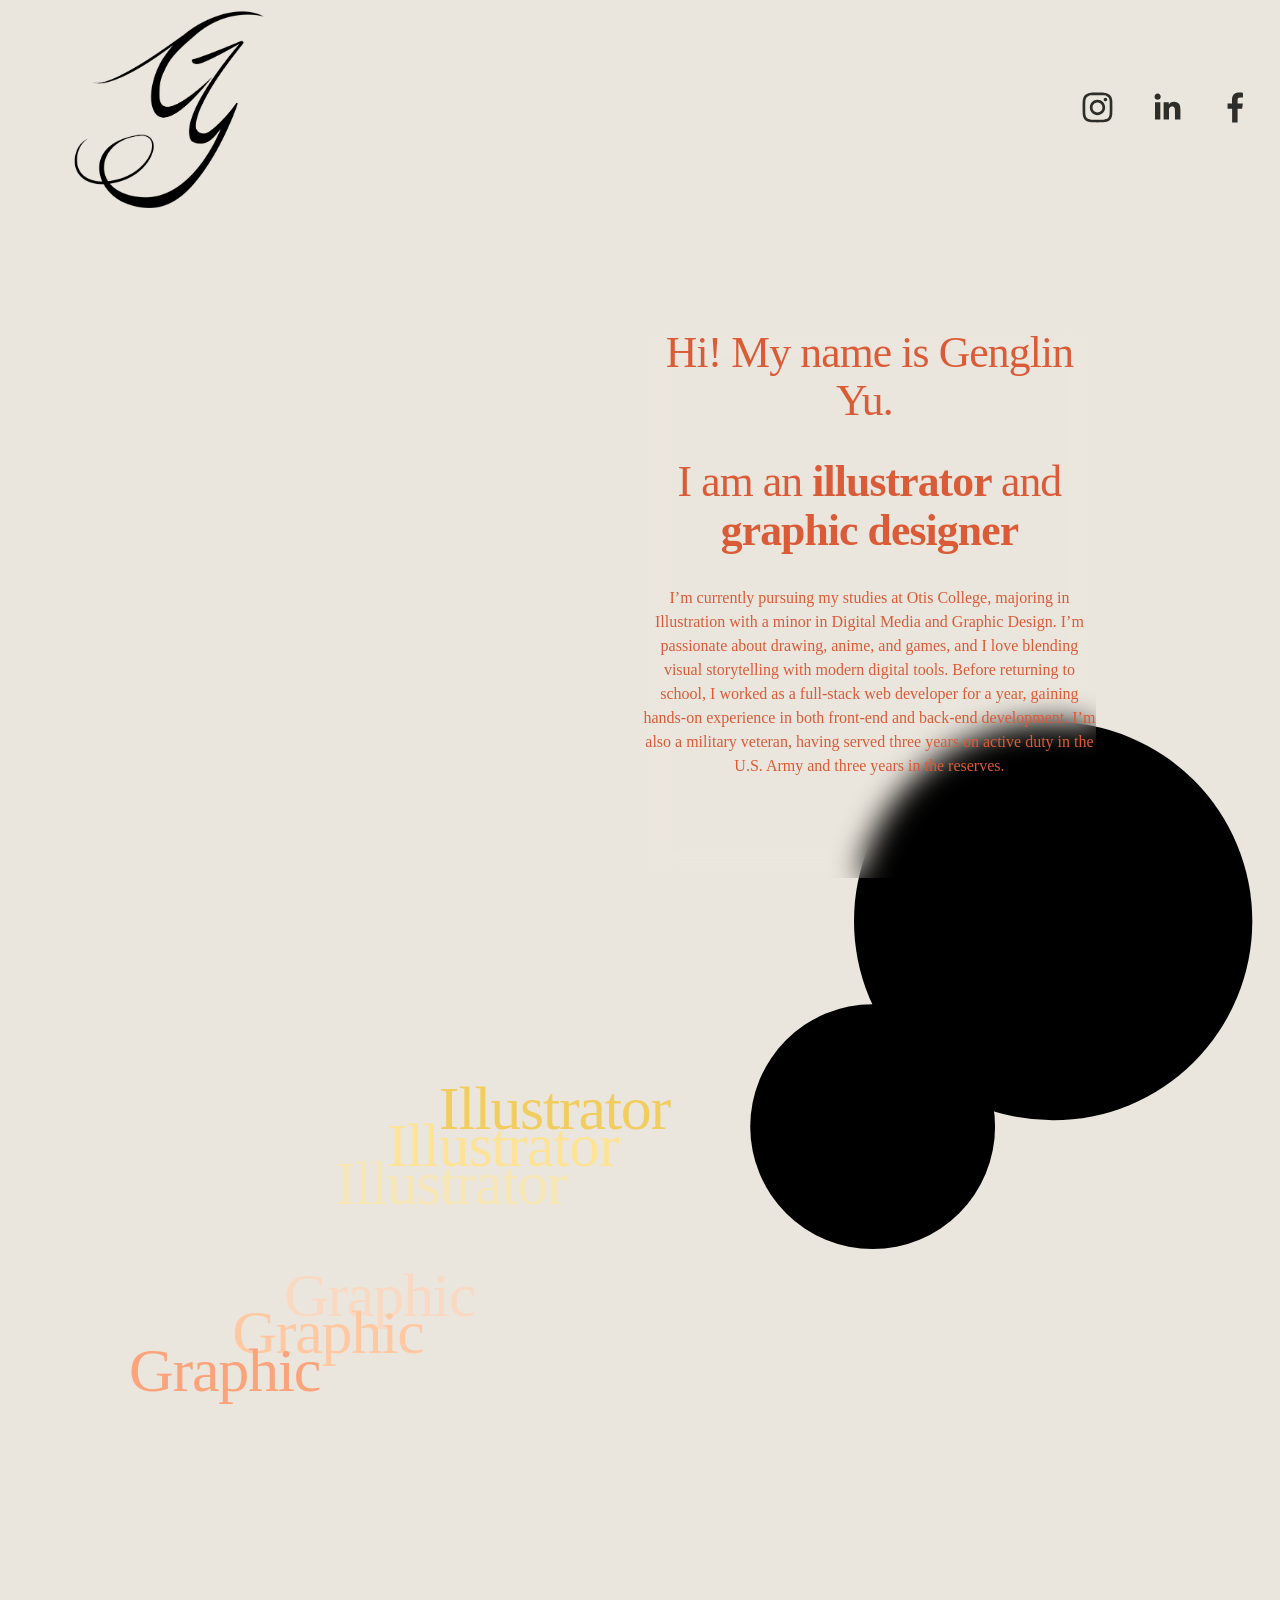
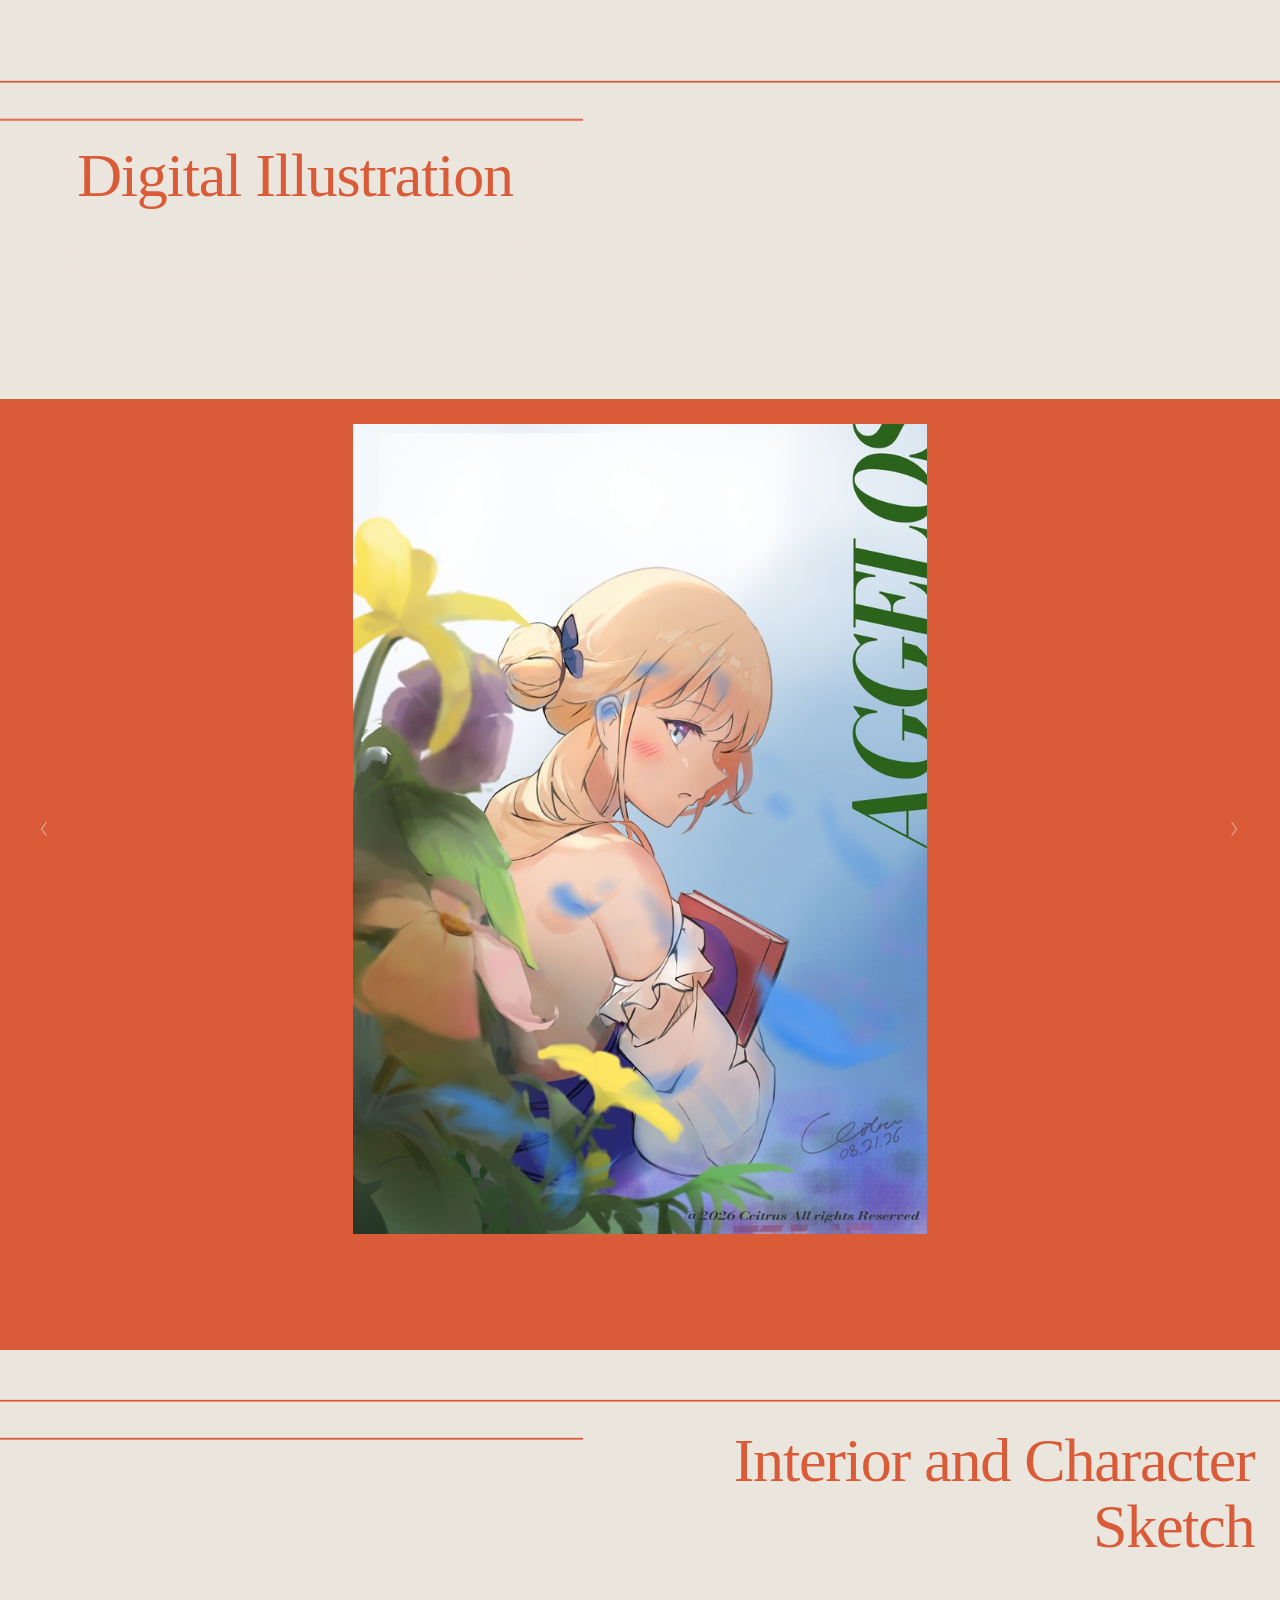
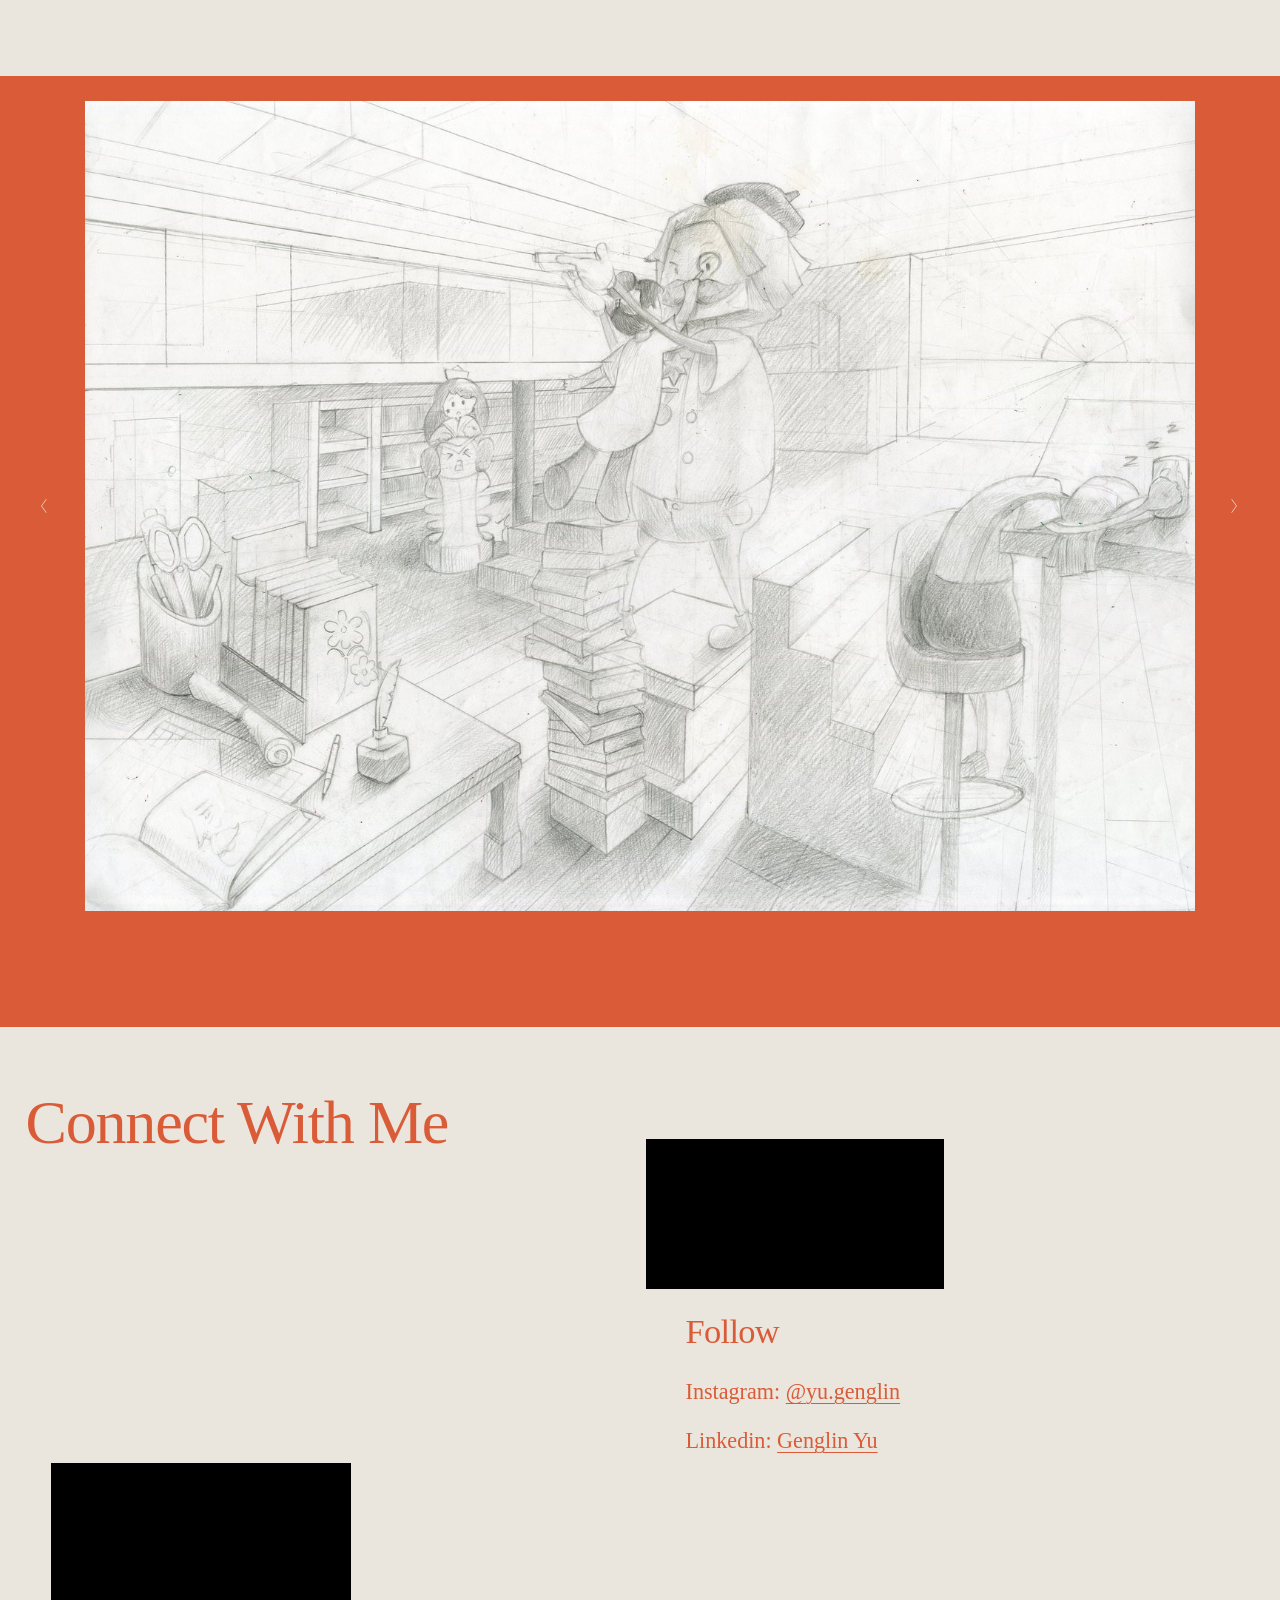
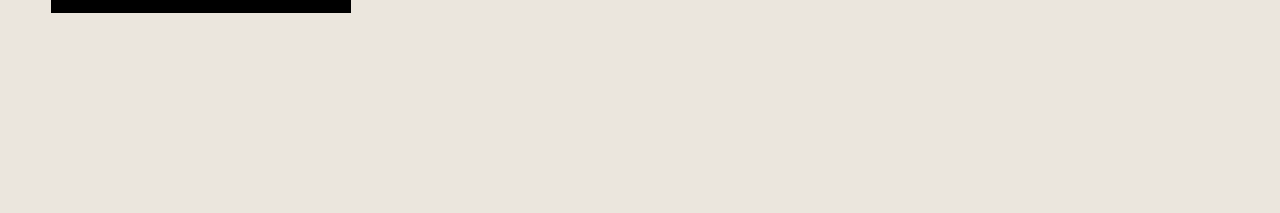
==== www.genglinyu.com/index.html @ ec1cf327 "Add files via upload" ====
<!doctype html>
<html xmlns:og="http://opengraphprotocol.org/schema/" xmlns:fb="http://www.facebook.com/2008/fbml" lang="en-US"  >
  
<!-- Mirrored from https://www.genglinyu.com/ by HTTrack Website Copier/3.x [XR&CO], Tue, 20 Oct 2026 17:40:54 GMT -->
<!-- Added by HTTrack --><meta http-equiv="content-type" content="text/html;charset=utf-8" /><!-- /Added by HTTrack -->
<head>
    <meta http-equiv="X-UA-Compatible" content="IE=edge,chrome=1">
    <meta name="viewport" content="width=device-width, initial-scale=1">
    <!-- This is Squarespace. --><!-- shallot-mauve-hhrw -->
<base #href="">
<meta charset="utf-8" />
<title>Genglin Yu</title>
<meta http-equiv="Accept-CH" content="Sec-CH-UA-Platform-Version, Sec-CH-UA-Model" /><link rel="icon" type="image/x-icon" href="https://assets.squarespace.com/universal/default-favicon.ico"/>
<link rel="canonical" href="index.html"/>
<meta property="og:site_name" content="Genglin Yu"/>
<meta property="og:title" content="Genglin Yu"/>
<meta property="og:url" content="index.html"/>
<meta property="og:type" content="website"/>
<meta property="og:image" content="../images.squarespace-cdn.com/content/6ad6ea4859e481727b113c39/af7d0cb8-e46e-462e-b1eb-871ba18b206f/logotypeb789.png?format=1500w"/>
<meta property="og:image:width" content="1500"/>
<meta property="og:image:height" content="1159"/>
<meta itemprop="name" content="Genglin Yu"/>
<meta itemprop="url" content="index.html"/>
<meta itemprop="thumbnailUrl" content="../images.squarespace-cdn.com/content/6ad6ea4859e481727b113c39/af7d0cb8-e46e-462e-b1eb-871ba18b206f/logotypeb789.png?format=1500w"/>
<link rel="image_src" href="../images.squarespace-cdn.com/content/6ad6ea4859e481727b113c39/af7d0cb8-e46e-462e-b1eb-871ba18b206f/logotypeb789.png?format=1500w" />
<meta itemprop="image" content="../images.squarespace-cdn.com/content/6ad6ea4859e481727b113c39/af7d0cb8-e46e-462e-b1eb-871ba18b206f/logotypeb789.png?format=1500w"/>
<meta name="twitter:title" content="Genglin Yu"/>
<meta name="twitter:image" content="../images.squarespace-cdn.com/content/6ad6ea4859e481727b113c39/af7d0cb8-e46e-462e-b1eb-871ba18b206f/logotypeb789.png?format=1500w"/>
<meta name="twitter:url" content="index.html"/>
<meta name="twitter:card" content="summary"/>
<meta name="description" content="" />
<link rel="preconnect" href="https://images.squarespace-cdn.com/">
<link rel="preconnect" href="https://file.squarespace-cdn.com/" crossorigin>
<style data-sqsp-font-ids="6a3137d3494e3c6626e63abc,6a3139e4691a2d058d1a1be6">
/* latin */
@font-face {
  font-family: 'Manrope';
  font-style: normal;
  font-weight: 500;
  font-display: swap;
  src: url('https://file.squarespace-cdn.com/content/v2/namespaces/fonts/libraries/sqsp/assets/01320e30-4bf6-4eca-8ac6-768b9927c6a9/latin.woff2') format('woff2');
  unicode-range: U+0000-00FF, U+0131, U+0152-0153, U+02BB-02BC, U+02C6, U+02DA, U+02DC, U+0304, U+0308, U+0329, U+2000-206F, U+20AC, U+2122, U+2191, U+2193, U+2212, U+2215, U+FEFF, U+FFFD;
}
/* vietnamese */
@font-face {
  font-family: 'Manrope';
  font-style: normal;
  font-weight: 500;
  font-display: swap;
  src: url('https://file.squarespace-cdn.com/content/v2/namespaces/fonts/libraries/sqsp/assets/c240fcf3-5690-4097-9cd6-2295e481d559/vietnamese.woff2') format('woff2');
  unicode-range: U+0102-0103, U+0110-0111, U+0128-0129, U+0168-0169, U+01A0-01A1, U+01AF-01B0, U+0300-0301, U+0303-0304, U+0308-0309, U+0323, U+0329, U+1EA0-1EF9, U+20AB;
}
/* cyrillic-ext */
@font-face {
  font-family: 'Manrope';
  font-style: normal;
  font-weight: 500;
  font-display: swap;
  src: url('https://file.squarespace-cdn.com/content/v2/namespaces/fonts/libraries/sqsp/assets/09a2c607-fe28-425b-aa2d-9a7b64daff39/cyrillic-ext.woff2') format('woff2');
  unicode-range: U+0460-052F, U+1C80-1C8A, U+20B4, U+2DE0-2DFF, U+A640-A69F, U+FE2E-FE2F;
}
/* greek */
@font-face {
  font-family: 'Manrope';
  font-style: normal;
  font-weight: 500;
  font-display: swap;
  src: url('https://file.squarespace-cdn.com/content/v2/namespaces/fonts/libraries/sqsp/assets/58939b86-e6d5-481e-a361-5e62b8be01c1/greek.woff2') format('woff2');
  unicode-range: U+0370-0377, U+037A-037F, U+0384-038A, U+038C, U+038E-03A1, U+03A3-03FF;
}
/* cyrillic */
@font-face {
  font-family: 'Manrope';
  font-style: normal;
  font-weight: 500;
  font-display: swap;
  src: url('https://file.squarespace-cdn.com/content/v2/namespaces/fonts/libraries/sqsp/assets/494faa42-b773-4ba6-9b8d-9b37842713ca/cyrillic.woff2') format('woff2');
  unicode-range: U+0301, U+0400-045F, U+0490-0491, U+04B0-04B1, U+2116;
}
/* latin-ext */
@font-face {
  font-family: 'Manrope';
  font-style: normal;
  font-weight: 500;
  font-display: swap;
  src: url('https://file.squarespace-cdn.com/content/v2/namespaces/fonts/libraries/sqsp/assets/0d5f4812-4d7d-4576-9468-aaee1fd4be34/latin-ext.woff2') format('woff2');
  unicode-range: U+0100-02BA, U+02BD-02C5, U+02C7-02CC, U+02CE-02D7, U+02DD-02FF, U+0304, U+0308, U+0329, U+1D00-1DBF, U+1E00-1E9F, U+1EF2-1EFF, U+2020, U+20A0-20AB, U+20AD-20C0, U+2113, U+2C60-2C7F, U+A720-A7FF;
}
/* latin-ext */
@font-face {
  font-family: 'Poppins';
  font-style: italic;
  font-weight: 700;
  font-display: swap;
  src: url('https://file.squarespace-cdn.com/content/v2/namespaces/fonts/libraries/sqsp/assets/e5441b3f-475c-4dd0-815e-d1493a6eef24/latin-ext.woff2') format('woff2');
  unicode-range: U+0100-02BA, U+02BD-02C5, U+02C7-02CC, U+02CE-02D7, U+02DD-02FF, U+0304, U+0308, U+0329, U+1D00-1DBF, U+1E00-1E9F, U+1EF2-1EFF, U+2020, U+20A0-20AB, U+20AD-20C0, U+2113, U+2C60-2C7F, U+A720-A7FF;
}
/* devanagari */
@font-face {
  font-family: 'Poppins';
  font-style: italic;
  font-weight: 700;
  font-display: swap;
  src: url('https://file.squarespace-cdn.com/content/v2/namespaces/fonts/libraries/sqsp/assets/e364ec28-4783-442b-b46f-59d33a99dd2c/devanagari.woff2') format('woff2');
  unicode-range: U+0900-097F, U+1CD0-1CF9, U+200C-200D, U+20A8, U+20B9, U+20F0, U+25CC, U+A830-A839, U+A8E0-A8FF, U+11B00-11B09;
}
/* latin */
@font-face {
  font-family: 'Poppins';
  font-style: italic;
  font-weight: 700;
  font-display: swap;
  src: url('https://file.squarespace-cdn.com/content/v2/namespaces/fonts/libraries/sqsp/assets/67451c8f-d5ad-40d0-a48b-1e842ade5679/latin.woff2') format('woff2');
  unicode-range: U+0000-00FF, U+0131, U+0152-0153, U+02BB-02BC, U+02C6, U+02DA, U+02DC, U+0304, U+0308, U+0329, U+2000-206F, U+20AC, U+2122, U+2191, U+2193, U+2212, U+2215, U+FEFF, U+FFFD;
}
/* latin-ext */
@font-face {
  font-family: 'Poppins';
  font-style: italic;
  font-weight: 400;
  font-display: swap;
  src: url('https://file.squarespace-cdn.com/content/v2/namespaces/fonts/libraries/sqsp/assets/28866714-3a03-4fde-b82e-bcffd944752e/latin-ext.woff2') format('woff2');
  unicode-range: U+0100-02BA, U+02BD-02C5, U+02C7-02CC, U+02CE-02D7, U+02DD-02FF, U+0304, U+0308, U+0329, U+1D00-1DBF, U+1E00-1E9F, U+1EF2-1EFF, U+2020, U+20A0-20AB, U+20AD-20C0, U+2113, U+2C60-2C7F, U+A720-A7FF;
}
/* latin */
@font-face {
  font-family: 'Poppins';
  font-style: italic;
  font-weight: 400;
  font-display: swap;
  src: url('https://file.squarespace-cdn.com/content/v2/namespaces/fonts/libraries/sqsp/assets/ab6b1da4-72e3-4abf-a176-e7a8a24b53d1/latin.woff2') format('woff2');
  unicode-range: U+0000-00FF, U+0131, U+0152-0153, U+02BB-02BC, U+02C6, U+02DA, U+02DC, U+0304, U+0308, U+0329, U+2000-206F, U+20AC, U+2122, U+2191, U+2193, U+2212, U+2215, U+FEFF, U+FFFD;
}
/* devanagari */
@font-face {
  font-family: 'Poppins';
  font-style: italic;
  font-weight: 400;
  font-display: swap;
  src: url('https://file.squarespace-cdn.com/content/v2/namespaces/fonts/libraries/sqsp/assets/7d30df3b-ed0a-4cdd-824a-b3c7e5e49f0d/devanagari.woff2') format('woff2');
  unicode-range: U+0900-097F, U+1CD0-1CF9, U+200C-200D, U+20A8, U+20B9, U+20F0, U+25CC, U+A830-A839, U+A8E0-A8FF, U+11B00-11B09;
}
/* cyrillic-ext */
@font-face {
  font-family: 'Manrope';
  font-style: normal;
  font-weight: 700;
  font-display: swap;
  src: url('https://file.squarespace-cdn.com/content/v2/namespaces/fonts/libraries/sqsp/assets/1ea04a7d-9d50-40eb-8889-89e7a997c48b/cyrillic-ext.woff2') format('woff2');
  unicode-range: U+0460-052F, U+1C80-1C8A, U+20B4, U+2DE0-2DFF, U+A640-A69F, U+FE2E-FE2F;
}
/* greek */
@font-face {
  font-family: 'Manrope';
  font-style: normal;
  font-weight: 700;
  font-display: swap;
  src: url('https://file.squarespace-cdn.com/content/v2/namespaces/fonts/libraries/sqsp/assets/0f0515d8-7fda-4fb7-9750-d5d8ee499e38/greek.woff2') format('woff2');
  unicode-range: U+0370-0377, U+037A-037F, U+0384-038A, U+038C, U+038E-03A1, U+03A3-03FF;
}
/* cyrillic */
@font-face {
  font-family: 'Manrope';
  font-style: normal;
  font-weight: 700;
  font-display: swap;
  src: url('https://file.squarespace-cdn.com/content/v2/namespaces/fonts/libraries/sqsp/assets/66dde975-4bb9-47c1-8f6b-2220cf3bb06d/cyrillic.woff2') format('woff2');
  unicode-range: U+0301, U+0400-045F, U+0490-0491, U+04B0-04B1, U+2116;
}
/* latin */
@font-face {
  font-family: 'Manrope';
  font-style: normal;
  font-weight: 700;
  font-display: swap;
  src: url('https://file.squarespace-cdn.com/content/v2/namespaces/fonts/libraries/sqsp/assets/99dd7d2a-e2aa-4dc5-a25f-1bab59dfff1a/latin.woff2') format('woff2');
  unicode-range: U+0000-00FF, U+0131, U+0152-0153, U+02BB-02BC, U+02C6, U+02DA, U+02DC, U+0304, U+0308, U+0329, U+2000-206F, U+20AC, U+2122, U+2191, U+2193, U+2212, U+2215, U+FEFF, U+FFFD;
}
/* latin-ext */
@font-face {
  font-family: 'Manrope';
  font-style: normal;
  font-weight: 700;
  font-display: swap;
  src: url('https://file.squarespace-cdn.com/content/v2/namespaces/fonts/libraries/sqsp/assets/33d80dff-9844-4e8d-a1fc-63c9a3323a8c/latin-ext.woff2') format('woff2');
  unicode-range: U+0100-02BA, U+02BD-02C5, U+02C7-02CC, U+02CE-02D7, U+02DD-02FF, U+0304, U+0308, U+0329, U+1D00-1DBF, U+1E00-1E9F, U+1EF2-1EFF, U+2020, U+20A0-20AB, U+20AD-20C0, U+2113, U+2C60-2C7F, U+A720-A7FF;
}
/* vietnamese */
@font-face {
  font-family: 'Manrope';
  font-style: normal;
  font-weight: 700;
  font-display: swap;
  src: url('https://file.squarespace-cdn.com/content/v2/namespaces/fonts/libraries/sqsp/assets/51449cd1-6c79-4f03-94fc-5feecddf74ee/vietnamese.woff2') format('woff2');
  unicode-range: U+0102-0103, U+0110-0111, U+0128-0129, U+0168-0169, U+01A0-01A1, U+01AF-01B0, U+0300-0301, U+0303-0304, U+0308-0309, U+0323, U+0329, U+1EA0-1EF9, U+20AB;
}
/* latin-ext */
@font-face {
  font-family: 'Poppins';
  font-style: normal;
  font-weight: 400;
  font-display: swap;
  src: url('https://file.squarespace-cdn.com/content/v2/namespaces/fonts/libraries/sqsp/assets/d03c0883-8248-47bf-9fa3-437f8474b0b7/latin-ext.woff2') format('woff2');
  unicode-range: U+0100-02BA, U+02BD-02C5, U+02C7-02CC, U+02CE-02D7, U+02DD-02FF, U+0304, U+0308, U+0329, U+1D00-1DBF, U+1E00-1E9F, U+1EF2-1EFF, U+2020, U+20A0-20AB, U+20AD-20C0, U+2113, U+2C60-2C7F, U+A720-A7FF;
}
/* latin */
@font-face {
  font-family: 'Poppins';
  font-style: normal;
  font-weight: 400;
  font-display: swap;
  src: url('https://file.squarespace-cdn.com/content/v2/namespaces/fonts/libraries/sqsp/assets/da0c3c0d-458f-46e2-9c64-bac004d4e8c1/latin.woff2') format('woff2');
  unicode-range: U+0000-00FF, U+0131, U+0152-0153, U+02BB-02BC, U+02C6, U+02DA, U+02DC, U+0304, U+0308, U+0329, U+2000-206F, U+20AC, U+2122, U+2191, U+2193, U+2212, U+2215, U+FEFF, U+FFFD;
}
/* devanagari */
@font-face {
  font-family: 'Poppins';
  font-style: normal;
  font-weight: 400;
  font-display: swap;
  src: url('https://file.squarespace-cdn.com/content/v2/namespaces/fonts/libraries/sqsp/assets/7050a57e-968a-4317-a487-11e4374878d9/devanagari.woff2') format('woff2');
  unicode-range: U+0900-097F, U+1CD0-1CF9, U+200C-200D, U+20A8, U+20B9, U+20F0, U+25CC, U+A830-A839, U+A8E0-A8FF, U+11B00-11B09;
}
/* latin */
@font-face {
  font-family: 'Poppins';
  font-style: normal;
  font-weight: 700;
  font-display: swap;
  src: url('https://file.squarespace-cdn.com/content/v2/namespaces/fonts/libraries/sqsp/assets/95402d3d-cf4f-4ff3-b652-fa1bddbe79de/latin.woff2') format('woff2');
  unicode-range: U+0000-00FF, U+0131, U+0152-0153, U+02BB-02BC, U+02C6, U+02DA, U+02DC, U+0304, U+0308, U+0329, U+2000-206F, U+20AC, U+2122, U+2191, U+2193, U+2212, U+2215, U+FEFF, U+FFFD;
}
/* devanagari */
@font-face {
  font-family: 'Poppins';
  font-style: normal;
  font-weight: 700;
  font-display: swap;
  src: url('https://file.squarespace-cdn.com/content/v2/namespaces/fonts/libraries/sqsp/assets/31f2dfaf-de1e-40ab-ac18-8641e6ac98d0/devanagari.woff2') format('woff2');
  unicode-range: U+0900-097F, U+1CD0-1CF9, U+200C-200D, U+20A8, U+20B9, U+20F0, U+25CC, U+A830-A839, U+A8E0-A8FF, U+11B00-11B09;
}
/* latin-ext */
@font-face {
  font-family: 'Poppins';
  font-style: normal;
  font-weight: 700;
  font-display: swap;
  src: url('https://file.squarespace-cdn.com/content/v2/namespaces/fonts/libraries/sqsp/assets/ab5cf469-e78c-4791-92a2-a2e360e24c1d/latin-ext.woff2') format('woff2');
  unicode-range: U+0100-02BA, U+02BD-02C5, U+02C7-02CC, U+02CE-02D7, U+02DD-02FF, U+0304, U+0308, U+0329, U+1D00-1DBF, U+1E00-1E9F, U+1EF2-1EFF, U+2020, U+20A0-20AB, U+20AD-20C0, U+2113, U+2C60-2C7F, U+A720-A7FF;
}
</style><script type="text/javascript" crossorigin="anonymous" defer="true" src="../assets.squarespace.com/%40sqs/polyfiller/1.7.7/modern.js"></script>
<script data-name="static-context">Static = window.Static || {}; Static.SQUARESPACE_CONTEXT = {"betaFeatureFlags":["marketing_automations","campaigns_new_image_layout_picker","i18n_beta_website_locales","campaigns_import_discounts","commerce_product_payment_plan_editing","contacts_and_campaigns_redesign","cdk_website_components_video_lazy_loading_enabled","nested_categories","new_stacked_index","override_block_styles","output_template_css_assets","enable_form_submission_trigger","member_areas_feature","cdk_website_components_video_container_styles_enabled","supports_versioned_template_assets","marketing_landing_page","in-product-messaging-banners-oct-5","scripts_defer","campaigns_discount_section_in_automations","campaigns_table_v2","campaigns_thumbnail_layout","website_styles_ui_enabled","sms-campaigns","campaigns_merch_state","campaigns_discount_section_in_blasts"],"facebookAppId":"314192535267336","facebookApiVersion":"v6.0","rollups":{"squarespace-announcement-bar":{"js":"//assets.squarespace.com/universal/scripts-compressed/announcement-bar-898b8c17afd4afbb-min.en-US.js"},"squarespace-audio-player":{"css":"//assets.squarespace.com/universal/styles-compressed/audio-player-b05f5197a871c566-min.en-US.css","js":"//assets.squarespace.com/universal/scripts-compressed/audio-player-73ddba22b0661fd1-min.en-US.js"},"squarespace-blog-collection-list":{"css":"//assets.squarespace.com/universal/styles-compressed/blog-collection-list-b4046463b72f34e2-min.en-US.css","js":"//assets.squarespace.com/universal/scripts-compressed/blog-collection-list-8689c953a903f5de-min.en-US.js"},"squarespace-calendar-block-renderer":{"css":"//assets.squarespace.com/universal/styles-compressed/calendar-block-renderer-c3fef2a497c8e56b-min.en-US.css","js":"//assets.squarespace.com/universal/scripts-compressed/calendar-block-renderer-2fb818abddf23df3-min.en-US.js"},"squarespace-chartjs-helpers":{"css":"//assets.squarespace.com/universal/styles-compressed/chartjs-helpers-96b256171ee039c1-min.en-US.css","js":"//assets.squarespace.com/universal/scripts-compressed/chartjs-helpers-a779e7b7ff94d821-min.en-US.js"},"squarespace-comments":{"css":"//assets.squarespace.com/universal/styles-compressed/comments-99b7af1d92eba1a5-min.en-US.css","js":"//assets.squarespace.com/universal/scripts-compressed/comments-b1b7d3049eb4f8d6-min.en-US.js"},"squarespace-custom-css-popup":{"css":"//assets.squarespace.com/universal/styles-compressed/custom-css-popup-29518faed5760b2b-min.en-US.css","js":"//assets.squarespace.com/universal/scripts-compressed/custom-css-popup-1d14e90d6750bb77-min.en-US.js"},"squarespace-dialog":{"css":"//assets.squarespace.com/universal/styles-compressed/dialog-86aacd645d83874c-min.en-US.css","js":"//assets.squarespace.com/universal/scripts-compressed/dialog-b31c1c55e0249791-min.en-US.js"},"squarespace-events-collection":{"css":"//assets.squarespace.com/universal/styles-compressed/events-collection-c3fef2a497c8e56b-min.en-US.css","js":"//assets.squarespace.com/universal/scripts-compressed/events-collection-00907994c917410f-min.en-US.js"},"squarespace-form-rendering-utils":{"js":"//assets.squarespace.com/universal/scripts-compressed/form-rendering-utils-6843762aaa3ddb9f-min.en-US.js"},"squarespace-forms":{"css":"//assets.squarespace.com/universal/styles-compressed/forms-0afd3c6ac30bbab1-min.en-US.css","js":"//assets.squarespace.com/universal/scripts-compressed/forms-7971d402b5a662e8-min.en-US.js"},"squarespace-gallery-collection-list":{"css":"//assets.squarespace.com/universal/styles-compressed/gallery-collection-list-b4046463b72f34e2-min.en-US.css","js":"//assets.squarespace.com/universal/scripts-compressed/gallery-collection-list-369b0edd6651fda7-min.en-US.js"},"squarespace-image-zoom":{"css":"//assets.squarespace.com/universal/styles-compressed/image-zoom-b4046463b72f34e2-min.en-US.css","js":"//assets.squarespace.com/universal/scripts-compressed/image-zoom-bdebeb9b15addadb-min.en-US.js"},"squarespace-pinterest":{"css":"//assets.squarespace.com/universal/styles-compressed/pinterest-b4046463b72f34e2-min.en-US.css","js":"//assets.squarespace.com/universal/scripts-compressed/pinterest-ad9e808acf9928e5-min.en-US.js"},"squarespace-popup-overlay":{"css":"//assets.squarespace.com/universal/styles-compressed/popup-overlay-b742b752f5880972-min.en-US.css","js":"//assets.squarespace.com/universal/scripts-compressed/popup-overlay-c73119c1ab97b69b-min.en-US.js"},"squarespace-product-quick-view":{"css":"//assets.squarespace.com/universal/styles-compressed/product-quick-view-0afd3c6ac30bbab1-min.en-US.css","js":"//assets.squarespace.com/universal/scripts-compressed/product-quick-view-40df551ac70b8e40-min.en-US.js"},"squarespace-products-collection-item-v2":{"css":"//assets.squarespace.com/universal/styles-compressed/products-collection-item-v2-b4046463b72f34e2-min.en-US.css","js":"//assets.squarespace.com/universal/scripts-compressed/products-collection-item-v2-52c023b153bead6f-min.en-US.js"},"squarespace-products-collection-list-v2":{"css":"//assets.squarespace.com/universal/styles-compressed/products-collection-list-v2-b4046463b72f34e2-min.en-US.css","js":"//assets.squarespace.com/universal/scripts-compressed/products-collection-list-v2-427e2a7b50430844-min.en-US.js"},"squarespace-search-page":{"css":"//assets.squarespace.com/universal/styles-compressed/search-page-90a67fc09b9b32c6-min.en-US.css","js":"//assets.squarespace.com/universal/scripts-compressed/search-page-e820483d5402ce90-min.en-US.js"},"squarespace-search-preview":{"js":"//assets.squarespace.com/universal/scripts-compressed/search-preview-ad9cdf3a1656a47e-min.en-US.js"},"squarespace-simple-liking":{"css":"//assets.squarespace.com/universal/styles-compressed/simple-liking-701bf8bbc05ec6aa-min.en-US.css","js":"//assets.squarespace.com/universal/scripts-compressed/simple-liking-a4003186f37d1d8b-min.en-US.js"},"squarespace-social-buttons":{"css":"//assets.squarespace.com/universal/styles-compressed/social-buttons-95032e5fa98e47a5-min.en-US.css","js":"//assets.squarespace.com/universal/scripts-compressed/social-buttons-9d4887ee6ac038a3-min.en-US.js"},"squarespace-tourdates":{"css":"//assets.squarespace.com/universal/styles-compressed/tourdates-b4046463b72f34e2-min.en-US.css","js":"//assets.squarespace.com/universal/scripts-compressed/tourdates-06ca1b33f45f61b8-min.en-US.js"},"squarespace-website-overlays-manager":{"css":"//assets.squarespace.com/universal/styles-compressed/website-overlays-manager-07ea5a4e004e6710-min.en-US.css","js":"//assets.squarespace.com/universal/scripts-compressed/website-overlays-manager-d33283eabcedc863-min.en-US.js"}},"pageType":2,"website":{"id":"6ad6ea4859e481727b113c39","captchaSettings":{"enabledForDonations":false},"cloneable":false,"contentModifiedOn":1792479339878,"formattingLocale":"en-US","fullSiteTitle":"Genglin Yu","identifier":"shallot-mauve-hhrw","imageMetadataProcessingEnabled":false,"isHstsEnabled":true,"language":"en-US","logoImageId":"6ad6fc698dce79760ce8bc8b","primaryDomain":"www.genglinyu.com","screenshotId":"e1f9d27a84a90d9e37f0272b901ca846a615b1f08771e84d5b3e0f45cf43f303","shareButtonOptions":{"8":true,"2":true,"7":true,"4":true,"1":true,"6":true,"3":true},"showOwnerLogin":false,"siteDescription":"","siteStatus":{},"siteTitle":"Genglin Yu","sslSetting":3,"timeZone":"America/Los_Angeles","translationLocale":"en-US","typekitId":"","websiteType":4,"statsMigrated":false,"authenticUrl":"https://www.genglinyu.com","baseUrl":"https://www.genglinyu.com","internalUrl":"https://shallot-mauve-hhrw.squarespace.com","logoImageUrl":"//images.squarespace-cdn.com/content/v1/6ad6ea4859e481727b113c39/af7d0cb8-e46e-462e-b1eb-871ba18b206f/logotype.png","machineTimeZoneOffset":-25200000,"socialAccounts":[{"serviceId":64,"screenname":"Instagram","addedOn":1792479364578,"profileUrl":"https://www.instagram.com/yu.genglin/","iconEnabled":true,"serviceName":"instagram-unauth"},{"serviceId":65,"screenname":"LinkedIn","addedOn":1792479364574,"profileUrl":"http://twitter.com/squarespacehttps://www.linkedin.com/in/genglin-yu/?isSelfProfile=true","iconEnabled":true,"serviceName":"linkedin-unauth"},{"serviceId":60,"screenname":"Facebook","addedOn":1792479364575,"profileUrl":"https://www.facebook.com/profile.php?id=100009310393967","iconEnabled":true,"serviceName":"facebook-unauth"}],"timeZoneAbbr":"PDT","timeZoneOffset":-25200000},"websiteSettings":{"id":"6ad6ea4959e481727b113c56","websiteId":"6ad6ea4859e481727b113c39","subjects":[],"country":"US","state":"CA","simpleLikingEnabled":true,"popupOverlaySettings":{"style":1,"enabledPages":[]},"commentLikesAllowed":true,"commentAnonAllowed":true,"commentThreaded":true,"commentApprovalRequired":false,"commentAvatarsOn":true,"commentSortType":2,"commentFlagThreshold":0,"commentFlagsAllowed":true,"commentEnableByDefault":true,"commentDisableAfterDaysDefault":0,"disqusShortname":"","commentsEnabled":false,"storeSettings":{"returnPolicy":null,"termsOfService":null,"privacyPolicy":null,"expressCheckout":false,"continueShoppingLinkUrl":"/","useLightCart":false,"showNoteField":false,"shippingCountryDefaultValue":"US","billToShippingDefaultValue":false,"showShippingPhoneNumber":true,"isShippingPhoneRequired":false,"showBillingPhoneNumber":true,"isBillingPhoneRequired":false,"currenciesSupported":["USD","CAD","GBP","AUD","EUR","CHF","NOK","SEK","DKK","NZD","SGD","MXN","HKD","CZK","ILS","MYR","RUB","PHP","PLN","THB","BRL","ARS","COP","IDR","INR","JPY","ZAR","KRW"],"defaultCurrency":"USD","selectedCurrency":"USD","multicurrencyEnabled":true,"measurementStandard":1,"showCustomCheckoutForm":false,"checkoutPageMarketingOptInEnabled":true,"enableMailingListOptInByDefault":false,"sameAsRetailLocation":false,"merchandisingSettings":{"scarcityEnabledOnProductItems":false,"scarcityEnabledOnProductBlocks":false,"scarcityMessageType":"DEFAULT_SCARCITY_MESSAGE","scarcityThreshold":10,"multipleQuantityAllowedForServices":true,"restockNotificationsEnabled":false,"restockNotificationsMailingListSignUpEnabled":false,"relatedProductsEnabled":false,"relatedProductsOrdering":"random","soldOutVariantsDropdownDisabled":false,"productComposerOptedIn":false,"productComposerABTestOptedOut":false,"productReviewsEnabled":false},"minimumOrderSubtotalEnabled":false,"minimumOrderSubtotal":{"currency":"USD","value":"0.00"},"addToCartConfirmationType":2,"isLive":false,"multipleQuantityAllowedForServices":true},"useEscapeKeyToLogin":false,"ssBadgeType":1,"ssBadgePosition":4,"ssBadgeVisibility":1,"ssBadgeDevices":1,"pinterestOverlayOptions":{"mode":"disabled"},"userAccountsSettings":{"loginAllowed":true,"signupAllowed":true}},"cookieSettings":{"isCookieBannerEnabled":false,"isRestrictiveCookiePolicyEnabled":false,"cookieBannerText":"","cookieBannerTheme":"","cookieBannerVariant":"","cookieBannerPosition":"","cookieBannerCtaVariant":"","cookieBannerCtaText":"","cookieBannerAcceptType":"OPT_IN","cookieBannerOptOutCtaText":"","cookieBannerHasOptOut":false,"cookieBannerHasManageCookies":true,"cookieBannerManageCookiesLabel":"","cookieBannerSavedPreferencesText":"","cookieBannerSavedPreferencesLayout":"PILL"},"websiteCloneable":false,"collection":{"title":"Home","id":"6ad6ea4959e481727b113c84","fullUrl":"/","type":10,"permissionType":1},"subscribed":false,"appDomain":"squarespace.com","templateTweakable":true,"tweakJSON":{"form-use-theme-colors":"true","header-logo-height":"213px","header-mobile-logo-max-height":"96px","header-vert-padding":"0.1vw","header-width":"Inset","maxPageWidth":"2000px","mobile-header-vert-padding":"6vw","pagePadding":"2vw","tweak-blog-alternating-side-by-side-image-aspect-ratio":"1:1 Square","tweak-blog-alternating-side-by-side-image-spacing":"6%","tweak-blog-alternating-side-by-side-meta-spacing":"20px","tweak-blog-alternating-side-by-side-primary-meta":"Categories","tweak-blog-alternating-side-by-side-read-more-spacing":"20px","tweak-blog-alternating-side-by-side-secondary-meta":"Date","tweak-blog-basic-grid-columns":"2","tweak-blog-basic-grid-image-aspect-ratio":"3:2 Standard","tweak-blog-basic-grid-image-spacing":"20px","tweak-blog-basic-grid-meta-spacing":"10px","tweak-blog-basic-grid-primary-meta":"Date","tweak-blog-basic-grid-read-more-spacing":"20px","tweak-blog-basic-grid-secondary-meta":"Categories","tweak-blog-item-custom-width":"75","tweak-blog-item-show-author-profile":"false","tweak-blog-item-width":"Medium","tweak-blog-masonry-columns":"2","tweak-blog-masonry-horizontal-spacing":"30px","tweak-blog-masonry-image-spacing":"20px","tweak-blog-masonry-meta-spacing":"20px","tweak-blog-masonry-primary-meta":"Categories","tweak-blog-masonry-read-more-spacing":"20px","tweak-blog-masonry-secondary-meta":"Date","tweak-blog-masonry-vertical-spacing":"30px","tweak-blog-side-by-side-image-aspect-ratio":"1:1 Square","tweak-blog-side-by-side-image-spacing":"6%","tweak-blog-side-by-side-meta-spacing":"20px","tweak-blog-side-by-side-primary-meta":"Categories","tweak-blog-side-by-side-read-more-spacing":"20px","tweak-blog-side-by-side-secondary-meta":"Date","tweak-blog-single-column-image-spacing":"50px","tweak-blog-single-column-meta-spacing":"0px","tweak-blog-single-column-primary-meta":"Date","tweak-blog-single-column-read-more-spacing":"0px","tweak-blog-single-column-secondary-meta":"Categories","tweak-events-stacked-show-thumbnails":"true","tweak-events-stacked-thumbnail-size":"3:2 Standard","tweak-fixed-header":"false","tweak-fixed-header-style":"Basic","tweak-global-animations-animation-curve":"ease","tweak-global-animations-animation-delay":"0.1s","tweak-global-animations-animation-duration":"0.1s","tweak-global-animations-animation-style":"fade","tweak-global-animations-animation-type":"none","tweak-global-animations-complexity-level":"detailed","tweak-global-animations-enabled":"false","tweak-portfolio-grid-basic-custom-height":"50","tweak-portfolio-grid-overlay-custom-height":"50","tweak-portfolio-hover-follow-acceleration":"10%","tweak-portfolio-hover-follow-animation-duration":"Fast","tweak-portfolio-hover-follow-animation-type":"Fade","tweak-portfolio-hover-follow-delimiter":"Bullet","tweak-portfolio-hover-follow-front":"false","tweak-portfolio-hover-follow-layout":"Inline","tweak-portfolio-hover-follow-size":"50","tweak-portfolio-hover-follow-text-spacing-x":"1.5","tweak-portfolio-hover-follow-text-spacing-y":"1.5","tweak-portfolio-hover-static-animation-duration":"Fast","tweak-portfolio-hover-static-animation-type":"Fade","tweak-portfolio-hover-static-delimiter":"Hyphen","tweak-portfolio-hover-static-front":"true","tweak-portfolio-hover-static-layout":"Inline","tweak-portfolio-hover-static-size":"50","tweak-portfolio-hover-static-text-spacing-x":"1.5","tweak-portfolio-hover-static-text-spacing-y":"1.5","tweak-portfolio-index-background-animation-duration":"Medium","tweak-portfolio-index-background-animation-type":"Fade","tweak-portfolio-index-background-custom-height":"50","tweak-portfolio-index-background-delimiter":"None","tweak-portfolio-index-background-height":"Large","tweak-portfolio-index-background-horizontal-alignment":"Center","tweak-portfolio-index-background-link-format":"Stacked","tweak-portfolio-index-background-persist":"false","tweak-portfolio-index-background-vertical-alignment":"Middle","tweak-portfolio-index-background-width":"Full","tweak-transparent-header":"false"},"websiteStyles":{"spacing":{"maxPageWidth":"2000px","pagePadding":"2vw"},"animations":{"tweak-global-animations-enabled":"false","tweak-global-animations-animation-type":"none","tweak-global-animations-animation-curve":"ease","tweak-global-animations-animation-duration":"0.1s","tweak-global-animations-animation-delay":"0.1s"}},"templateId":"5c5a519771c10ba3470d8101","templateVersion":"7.1","pageFeatures":[1,2,4],"gmRenderKey":"QUl6YVN5Q0JUUk9xNkx1dkZfSUUxcjQ2LVQ0QWVUU1YtMGQ3bXk4","templateScriptsRootUrl":"https://static1.squarespace.com/static/vta/5c5a519771c10ba3470d8101/scripts/","impersonatedSession":false,"tzData":{"zones":[[-480,"US","P%sT",null]],"rules":{"US":[[1967,2006,null,"Oct","lastSun","2:00","0","S"],[1987,2006,null,"Apr","Sun>=1","2:00","1:00","D"],[2007,"max",null,"Mar","Sun>=8","2:00","1:00","D"],[2007,"max",null,"Nov","Sun>=1","2:00","0","S"]]}},"showAnnouncementBar":false,"recaptchaEnterpriseContext":{"recaptchaEnterpriseSiteKey":"6LdDFQwjAAAAAPigEvvPgEVbb7QBm-TkVJdDTlAv"},"i18nContext":{"timeZoneData":{"id":"America/Los_Angeles","name":"Pacific Time"}},"env":"PRODUCTION","visitorFormContext":{"formFieldFormats":{"initialPhoneFormat":{"id":0,"type":"PHONE_NUMBER","country":"US","labelLocale":"en-US","fields":[{"type":"SEPARATOR","label":"(","identifier":"LeftParen","length":0,"required":false,"metadata":{}},{"type":"FIELD","label":"1","identifier":"1","length":3,"required":false,"metadata":{}},{"type":"SEPARATOR","label":")","identifier":"RightParen","length":0,"required":false,"metadata":{}},{"type":"SEPARATOR","label":" ","identifier":"Space","length":0,"required":false,"metadata":{}},{"type":"FIELD","label":"2","identifier":"2","length":3,"required":false,"metadata":{}},{"type":"SEPARATOR","label":"-","identifier":"Dash","length":0,"required":false,"metadata":{}},{"type":"FIELD","label":"3","identifier":"3","length":14,"required":false,"metadata":{}}]},"initialNameOrder":"GIVEN_FIRST","initialAddressFormat":{"id":0,"type":"ADDRESS","country":"US","labelLocale":"en","fields":[{"type":"FIELD","label":"Address Line 1","identifier":"Line1","length":0,"required":true,"metadata":{"autocomplete":"address-line1"}},{"type":"SEPARATOR","label":"\n","identifier":"Newline","length":0,"required":false,"metadata":{}},{"type":"FIELD","label":"Address Line 2","identifier":"Line2","length":0,"required":false,"metadata":{"autocomplete":"address-line2"}},{"type":"SEPARATOR","label":"\n","identifier":"Newline","length":0,"required":false,"metadata":{}},{"type":"FIELD","label":"City","identifier":"City","length":0,"required":true,"metadata":{"autocomplete":"address-level2"}},{"type":"SEPARATOR","label":",","identifier":"Comma","length":0,"required":false,"metadata":{}},{"type":"SEPARATOR","label":" ","identifier":"Space","length":0,"required":false,"metadata":{}},{"type":"FIELD","label":"State","identifier":"State","length":0,"required":true,"metadata":{"autocomplete":"address-level1"}},{"type":"SEPARATOR","label":" ","identifier":"Space","length":0,"required":false,"metadata":{}},{"type":"FIELD","label":"ZIP Code","identifier":"Zip","length":0,"required":true,"metadata":{"autocomplete":"postal-code"}}]},"countries":[{"name":"Afghanistan","code":"AF","phoneCode":"+93"},{"name":"\u00C5land Islands","code":"AX","phoneCode":"+358"},{"name":"Albania","code":"AL","phoneCode":"+355"},{"name":"Algeria","code":"DZ","phoneCode":"+213"},{"name":"American Samoa","code":"AS","phoneCode":"+1"},{"name":"Andorra","code":"AD","phoneCode":"+376"},{"name":"Angola","code":"AO","phoneCode":"+244"},{"name":"Anguilla","code":"AI","phoneCode":"+1"},{"name":"Antigua & Barbuda","code":"AG","phoneCode":"+1"},{"name":"Argentina","code":"AR","phoneCode":"+54"},{"name":"Armenia","code":"AM","phoneCode":"+374"},{"name":"Aruba","code":"AW","phoneCode":"+297"},{"name":"Ascension Island","code":"AC","phoneCode":"+247"},{"name":"Australia","code":"AU","phoneCode":"+61"},{"name":"Austria","code":"AT","phoneCode":"+43"},{"name":"Azerbaijan","code":"AZ","phoneCode":"+994"},{"name":"Bahamas","code":"BS","phoneCode":"+1"},{"name":"Bahrain","code":"BH","phoneCode":"+973"},{"name":"Bangladesh","code":"BD","phoneCode":"+880"},{"name":"Barbados","code":"BB","phoneCode":"+1"},{"name":"Belarus","code":"BY","phoneCode":"+375"},{"name":"Belgium","code":"BE","phoneCode":"+32"},{"name":"Belize","code":"BZ","phoneCode":"+501"},{"name":"Benin","code":"BJ","phoneCode":"+229"},{"name":"Bermuda","code":"BM","phoneCode":"+1"},{"name":"Bhutan","code":"BT","phoneCode":"+975"},{"name":"Bolivia","code":"BO","phoneCode":"+591"},{"name":"Bosnia & Herzegovina","code":"BA","phoneCode":"+387"},{"name":"Botswana","code":"BW","phoneCode":"+267"},{"name":"Brazil","code":"BR","phoneCode":"+55"},{"name":"British Indian Ocean Territory","code":"IO","phoneCode":"+246"},{"name":"British Virgin Islands","code":"VG","phoneCode":"+1"},{"name":"Brunei","code":"BN","phoneCode":"+673"},{"name":"Bulgaria","code":"BG","phoneCode":"+359"},{"name":"Burkina Faso","code":"BF","phoneCode":"+226"},{"name":"Burundi","code":"BI","phoneCode":"+257"},{"name":"Cambodia","code":"KH","phoneCode":"+855"},{"name":"Cameroon","code":"CM","phoneCode":"+237"},{"name":"Canada","code":"CA","phoneCode":"+1"},{"name":"Cape Verde","code":"CV","phoneCode":"+238"},{"name":"Caribbean Netherlands","code":"BQ","phoneCode":"+599"},{"name":"Cayman Islands","code":"KY","phoneCode":"+1"},{"name":"Central African Republic","code":"CF","phoneCode":"+236"},{"name":"Chad","code":"TD","phoneCode":"+235"},{"name":"Chile","code":"CL","phoneCode":"+56"},{"name":"China","code":"CN","phoneCode":"+86"},{"name":"Christmas Island","code":"CX","phoneCode":"+61"},{"name":"Cocos (Keeling) Islands","code":"CC","phoneCode":"+61"},{"name":"Colombia","code":"CO","phoneCode":"+57"},{"name":"Comoros","code":"KM","phoneCode":"+269"},{"name":"Congo - Brazzaville","code":"CG","phoneCode":"+242"},{"name":"Congo - Kinshasa","code":"CD","phoneCode":"+243"},{"name":"Cook Islands","code":"CK","phoneCode":"+682"},{"name":"Costa Rica","code":"CR","phoneCode":"+506"},{"name":"C\u00F4te d\u2019Ivoire","code":"CI","phoneCode":"+225"},{"name":"Croatia","code":"HR","phoneCode":"+385"},{"name":"Cuba","code":"CU","phoneCode":"+53"},{"name":"Cura\u00E7ao","code":"CW","phoneCode":"+599"},{"name":"Cyprus","code":"CY","phoneCode":"+357"},{"name":"Czechia","code":"CZ","phoneCode":"+420"},{"name":"Denmark","code":"DK","phoneCode":"+45"},{"name":"Djibouti","code":"DJ","phoneCode":"+253"},{"name":"Dominica","code":"DM","phoneCode":"+1"},{"name":"Dominican Republic","code":"DO","phoneCode":"+1"},{"name":"Ecuador","code":"EC","phoneCode":"+593"},{"name":"Egypt","code":"EG","phoneCode":"+20"},{"name":"El Salvador","code":"SV","phoneCode":"+503"},{"name":"Equatorial Guinea","code":"GQ","phoneCode":"+240"},{"name":"Eritrea","code":"ER","phoneCode":"+291"},{"name":"Estonia","code":"EE","phoneCode":"+372"},{"name":"Eswatini","code":"SZ","phoneCode":"+268"},{"name":"Ethiopia","code":"ET","phoneCode":"+251"},{"name":"Falkland Islands","code":"FK","phoneCode":"+500"},{"name":"Faroe Islands","code":"FO","phoneCode":"+298"},{"name":"Fiji","code":"FJ","phoneCode":"+679"},{"name":"Finland","code":"FI","phoneCode":"+358"},{"name":"France","code":"FR","phoneCode":"+33"},{"name":"French Guiana","code":"GF","phoneCode":"+594"},{"name":"French Polynesia","code":"PF","phoneCode":"+689"},{"name":"Gabon","code":"GA","phoneCode":"+241"},{"name":"Gambia","code":"GM","phoneCode":"+220"},{"name":"Georgia","code":"GE","phoneCode":"+995"},{"name":"Germany","code":"DE","phoneCode":"+49"},{"name":"Ghana","code":"GH","phoneCode":"+233"},{"name":"Gibraltar","code":"GI","phoneCode":"+350"},{"name":"Greece","code":"GR","phoneCode":"+30"},{"name":"Greenland","code":"GL","phoneCode":"+299"},{"name":"Grenada","code":"GD","phoneCode":"+1"},{"name":"Guadeloupe","code":"GP","phoneCode":"+590"},{"name":"Guam","code":"GU","phoneCode":"+1"},{"name":"Guatemala","code":"GT","phoneCode":"+502"},{"name":"Guernsey","code":"GG","phoneCode":"+44"},{"name":"Guinea","code":"GN","phoneCode":"+224"},{"name":"Guinea-Bissau","code":"GW","phoneCode":"+245"},{"name":"Guyana","code":"GY","phoneCode":"+592"},{"name":"Haiti","code":"HT","phoneCode":"+509"},{"name":"Honduras","code":"HN","phoneCode":"+504"},{"name":"Hong Kong SAR China","code":"HK","phoneCode":"+852"},{"name":"Hungary","code":"HU","phoneCode":"+36"},{"name":"Iceland","code":"IS","phoneCode":"+354"},{"name":"India","code":"IN","phoneCode":"+91"},{"name":"Indonesia","code":"ID","phoneCode":"+62"},{"name":"Iran","code":"IR","phoneCode":"+98"},{"name":"Iraq","code":"IQ","phoneCode":"+964"},{"name":"Ireland","code":"IE","phoneCode":"+353"},{"name":"Isle of Man","code":"IM","phoneCode":"+44"},{"name":"Israel","code":"IL","phoneCode":"+972"},{"name":"Italy","code":"IT","phoneCode":"+39"},{"name":"Jamaica","code":"JM","phoneCode":"+1"},{"name":"Japan","code":"JP","phoneCode":"+81"},{"name":"Jersey","code":"JE","phoneCode":"+44"},{"name":"Jordan","code":"JO","phoneCode":"+962"},{"name":"Kazakhstan","code":"KZ","phoneCode":"+7"},{"name":"Kenya","code":"KE","phoneCode":"+254"},{"name":"Kiribati","code":"KI","phoneCode":"+686"},{"name":"Kosovo","code":"XK","phoneCode":"+383"},{"name":"Kuwait","code":"KW","phoneCode":"+965"},{"name":"Kyrgyzstan","code":"KG","phoneCode":"+996"},{"name":"Laos","code":"LA","phoneCode":"+856"},{"name":"Latvia","code":"LV","phoneCode":"+371"},{"name":"Lebanon","code":"LB","phoneCode":"+961"},{"name":"Lesotho","code":"LS","phoneCode":"+266"},{"name":"Liberia","code":"LR","phoneCode":"+231"},{"name":"Libya","code":"LY","phoneCode":"+218"},{"name":"Liechtenstein","code":"LI","phoneCode":"+423"},{"name":"Lithuania","code":"LT","phoneCode":"+370"},{"name":"Luxembourg","code":"LU","phoneCode":"+352"},{"name":"Macao SAR China","code":"MO","phoneCode":"+853"},{"name":"Madagascar","code":"MG","phoneCode":"+261"},{"name":"Malawi","code":"MW","phoneCode":"+265"},{"name":"Malaysia","code":"MY","phoneCode":"+60"},{"name":"Maldives","code":"MV","phoneCode":"+960"},{"name":"Mali","code":"ML","phoneCode":"+223"},{"name":"Malta","code":"MT","phoneCode":"+356"},{"name":"Marshall Islands","code":"MH","phoneCode":"+692"},{"name":"Martinique","code":"MQ","phoneCode":"+596"},{"name":"Mauritania","code":"MR","phoneCode":"+222"},{"name":"Mauritius","code":"MU","phoneCode":"+230"},{"name":"Mayotte","code":"YT","phoneCode":"+262"},{"name":"Mexico","code":"MX","phoneCode":"+52"},{"name":"Micronesia","code":"FM","phoneCode":"+691"},{"name":"Moldova","code":"MD","phoneCode":"+373"},{"name":"Monaco","code":"MC","phoneCode":"+377"},{"name":"Mongolia","code":"MN","phoneCode":"+976"},{"name":"Montenegro","code":"ME","phoneCode":"+382"},{"name":"Montserrat","code":"MS","phoneCode":"+1"},{"name":"Morocco","code":"MA","phoneCode":"+212"},{"name":"Mozambique","code":"MZ","phoneCode":"+258"},{"name":"Myanmar (Burma)","code":"MM","phoneCode":"+95"},{"name":"Namibia","code":"NA","phoneCode":"+264"},{"name":"Nauru","code":"NR","phoneCode":"+674"},{"name":"Nepal","code":"NP","phoneCode":"+977"},{"name":"Netherlands","code":"NL","phoneCode":"+31"},{"name":"New Caledonia","code":"NC","phoneCode":"+687"},{"name":"New Zealand","code":"NZ","phoneCode":"+64"},{"name":"Nicaragua","code":"NI","phoneCode":"+505"},{"name":"Niger","code":"NE","phoneCode":"+227"},{"name":"Nigeria","code":"NG","phoneCode":"+234"},{"name":"Niue","code":"NU","phoneCode":"+683"},{"name":"Norfolk Island","code":"NF","phoneCode":"+672"},{"name":"Northern Mariana Islands","code":"MP","phoneCode":"+1"},{"name":"North Korea","code":"KP","phoneCode":"+850"},{"name":"North Macedonia","code":"MK","phoneCode":"+389"},{"name":"Norway","code":"NO","phoneCode":"+47"},{"name":"Oman","code":"OM","phoneCode":"+968"},{"name":"Pakistan","code":"PK","phoneCode":"+92"},{"name":"Palau","code":"PW","phoneCode":"+680"},{"name":"Palestinian Territories","code":"PS","phoneCode":"+970"},{"name":"Panama","code":"PA","phoneCode":"+507"},{"name":"Papua New Guinea","code":"PG","phoneCode":"+675"},{"name":"Paraguay","code":"PY","phoneCode":"+595"},{"name":"Peru","code":"PE","phoneCode":"+51"},{"name":"Philippines","code":"PH","phoneCode":"+63"},{"name":"Poland","code":"PL","phoneCode":"+48"},{"name":"Portugal","code":"PT","phoneCode":"+351"},{"name":"Puerto Rico","code":"PR","phoneCode":"+1"},{"name":"Qatar","code":"QA","phoneCode":"+974"},{"name":"R\u00E9union","code":"RE","phoneCode":"+262"},{"name":"Romania","code":"RO","phoneCode":"+40"},{"name":"Russia","code":"RU","phoneCode":"+7"},{"name":"Rwanda","code":"RW","phoneCode":"+250"},{"name":"Samoa","code":"WS","phoneCode":"+685"},{"name":"San Marino","code":"SM","phoneCode":"+378"},{"name":"S\u00E3o Tom\u00E9 & Pr\u00EDncipe","code":"ST","phoneCode":"+239"},{"name":"Saudi Arabia","code":"SA","phoneCode":"+966"},{"name":"Senegal","code":"SN","phoneCode":"+221"},{"name":"Serbia","code":"RS","phoneCode":"+381"},{"name":"Seychelles","code":"SC","phoneCode":"+248"},{"name":"Sierra Leone","code":"SL","phoneCode":"+232"},{"name":"Singapore","code":"SG","phoneCode":"+65"},{"name":"Sint Maarten","code":"SX","phoneCode":"+1"},{"name":"Slovakia","code":"SK","phoneCode":"+421"},{"name":"Slovenia","code":"SI","phoneCode":"+386"},{"name":"Solomon Islands","code":"SB","phoneCode":"+677"},{"name":"Somalia","code":"SO","phoneCode":"+252"},{"name":"South Africa","code":"ZA","phoneCode":"+27"},{"name":"South Korea","code":"KR","phoneCode":"+82"},{"name":"South Sudan","code":"SS","phoneCode":"+211"},{"name":"Spain","code":"ES","phoneCode":"+34"},{"name":"Sri Lanka","code":"LK","phoneCode":"+94"},{"name":"St. Barth\u00E9lemy","code":"BL","phoneCode":"+590"},{"name":"St. Helena","code":"SH","phoneCode":"+290"},{"name":"St. Kitts & Nevis","code":"KN","phoneCode":"+1"},{"name":"St. Lucia","code":"LC","phoneCode":"+1"},{"name":"St. Martin","code":"MF","phoneCode":"+590"},{"name":"St. Pierre & Miquelon","code":"PM","phoneCode":"+508"},{"name":"St. Vincent & Grenadines","code":"VC","phoneCode":"+1"},{"name":"Sudan","code":"SD","phoneCode":"+249"},{"name":"Suriname","code":"SR","phoneCode":"+597"},{"name":"Svalbard & Jan Mayen","code":"SJ","phoneCode":"+47"},{"name":"Sweden","code":"SE","phoneCode":"+46"},{"name":"Switzerland","code":"CH","phoneCode":"+41"},{"name":"Syria","code":"SY","phoneCode":"+963"},{"name":"Taiwan","code":"TW","phoneCode":"+886"},{"name":"Tajikistan","code":"TJ","phoneCode":"+992"},{"name":"Tanzania","code":"TZ","phoneCode":"+255"},{"name":"Thailand","code":"TH","phoneCode":"+66"},{"name":"Timor-Leste","code":"TL","phoneCode":"+670"},{"name":"Togo","code":"TG","phoneCode":"+228"},{"name":"Tokelau","code":"TK","phoneCode":"+690"},{"name":"Tonga","code":"TO","phoneCode":"+676"},{"name":"Trinidad & Tobago","code":"TT","phoneCode":"+1"},{"name":"Tristan da Cunha","code":"TA","phoneCode":"+290"},{"name":"Tunisia","code":"TN","phoneCode":"+216"},{"name":"T\u00FCrkiye","code":"TR","phoneCode":"+90"},{"name":"Turkmenistan","code":"TM","phoneCode":"+993"},{"name":"Turks & Caicos Islands","code":"TC","phoneCode":"+1"},{"name":"Tuvalu","code":"TV","phoneCode":"+688"},{"name":"U.S. Virgin Islands","code":"VI","phoneCode":"+1"},{"name":"Uganda","code":"UG","phoneCode":"+256"},{"name":"Ukraine","code":"UA","phoneCode":"+380"},{"name":"United Arab Emirates","code":"AE","phoneCode":"+971"},{"name":"United Kingdom","code":"GB","phoneCode":"+44"},{"name":"United States","code":"US","phoneCode":"+1"},{"name":"Uruguay","code":"UY","phoneCode":"+598"},{"name":"Uzbekistan","code":"UZ","phoneCode":"+998"},{"name":"Vanuatu","code":"VU","phoneCode":"+678"},{"name":"Vatican City","code":"VA","phoneCode":"+39"},{"name":"Venezuela","code":"VE","phoneCode":"+58"},{"name":"Vietnam","code":"VN","phoneCode":"+84"},{"name":"Wallis & Futuna","code":"WF","phoneCode":"+681"},{"name":"Western Sahara","code":"EH","phoneCode":"+212"},{"name":"Yemen","code":"YE","phoneCode":"+967"},{"name":"Zambia","code":"ZM","phoneCode":"+260"},{"name":"Zimbabwe","code":"ZW","phoneCode":"+263"}]},"localizedStrings":{"validation":{"noValidSelection":"A valid selection must be made.","invalidUrl":"Must be a valid URL.","stringTooLong":"Value should have a length no longer than {0}.","containsInvalidKey":"{0} contains an invalid key.","invalidTwitterUsername":"Must be a valid Twitter username.","valueOutsideRange":"Value must be in the range {0} to {1}.","invalidPassword":"Passwords should not contain whitespace.","missingRequiredSubfields":"{0} is missing required subfields: {1}","invalidCurrency":"Currency value should be formatted like 1234 or 123.99.","invalidMapSize":"Value should contain exactly {0} elements.","subfieldsRequired":"All fields in {0} are required.","formSubmissionFailed":"Form submission failed. Review the following information: {0}.","invalidCountryCode":"Country code should have an optional plus and up to 4 digits.","invalidDate":"This is not a real date.","required":"{0} is required.","invalidStringLength":"Value should be {0} characters long.","invalidEmail":"Email addresses should follow the format user@domain.com.","invalidListLength":"Value should be {0} elements long.","allEmpty":"Please fill out at least one form field.","missingRequiredQuestion":"Missing a required question.","invalidQuestion":"Contained an invalid question.","captchaFailure":"Captcha validation failed. Please try again.","stringTooShort":"Value should have a length of at least {0}.","invalid":"{0} is not valid.","formErrors":"Form Errors","containsInvalidValue":"{0} contains an invalid value.","invalidUnsignedNumber":"Numbers must contain only digits and no other characters.","invalidName":"Valid names contain only letters, numbers, spaces, ', or - characters."},"submit":"Submit","status":{"title":"{@} Block","learnMore":"Learn more"},"name":{"firstName":"First Name","lastName":"Last Name"},"lightbox":{"openForm":"Open Form"},"likert":{"agree":"Agree","stronglyDisagree":"Strongly Disagree","disagree":"Disagree","stronglyAgree":"Strongly Agree","neutral":"Neutral"},"time":{"am":"AM","second":"Second","pm":"PM","minute":"Minute","amPm":"AM/PM","hour":"Hour"},"notFound":"Form not found.","date":{"yyyy":"YYYY","year":"Year","mm":"MM","day":"Day","month":"Month","dd":"DD"},"phone":{"country":"Country","number":"Number","prefix":"Prefix","areaCode":"Area Code","line":"Line"},"submitError":"Unable to submit form. Please try again later.","address":{"stateProvince":"State/Province","country":"Country","zipPostalCode":"Zip/Postal Code","address2":"Address 2","address1":"Address 1","city":"City"},"email":{"signUp":"Sign up for news and updates"},"required":"(required)","invalidData":"Invalid form data."}}};</script><script type="text/javascript">SQUARESPACE_ROLLUPS = {};</script>
<script>(function(rollups, name) { if (!rollups[name]) { rollups[name] = {}; } rollups[name].js = ["//assets.squarespace.com/universal/scripts-compressed/visitor-site-error-reporter-e9c24af58b4efe13-min.en-US.js"]; })(SQUARESPACE_ROLLUPS, 'squarespace-visitor_site_error_reporter');</script>
<script crossorigin="anonymous" src="../assets.squarespace.com/universal/scripts-compressed/visitor-site-error-reporter-e9c24af58b4efe13-min.en-US.js" defer ></script><script>(function(rollups, name) { if (!rollups[name]) { rollups[name] = {}; } rollups[name].js = ["//assets.squarespace.com/universal/scripts-compressed/extract-css-runtime-52bdcc642aae0df5-min.en-US.js"]; })(SQUARESPACE_ROLLUPS, 'squarespace-extract_css_runtime');</script>
<script crossorigin="anonymous" src="../assets.squarespace.com/universal/scripts-compressed/extract-css-runtime-52bdcc642aae0df5-min.en-US.js" defer ></script><script>(function(rollups, name) { if (!rollups[name]) { rollups[name] = {}; } rollups[name].js = ["//assets.squarespace.com/universal/scripts-compressed/extract-css-moment-js-vendor-a5cfdec1ae227f33-min.en-US.js"]; })(SQUARESPACE_ROLLUPS, 'squarespace-extract_css_moment_js_vendor');</script>
<script crossorigin="anonymous" src="../assets.squarespace.com/universal/scripts-compressed/extract-css-moment-js-vendor-a5cfdec1ae227f33-min.en-US.js" defer ></script><script>(function(rollups, name) { if (!rollups[name]) { rollups[name] = {}; } rollups[name].js = ["//assets.squarespace.com/universal/scripts-compressed/cldr-resource-pack-42a5d86b1fe8fbb5-min.en-US.js"]; })(SQUARESPACE_ROLLUPS, 'squarespace-cldr_resource_pack');</script>
<script crossorigin="anonymous" src="../assets.squarespace.com/universal/scripts-compressed/cldr-resource-pack-42a5d86b1fe8fbb5-min.en-US.js" defer ></script><script>(function(rollups, name) { if (!rollups[name]) { rollups[name] = {}; } rollups[name].js = ["//assets.squarespace.com/universal/scripts-compressed/common-vendors-stable-1988b40b24a74586-min.en-US.js"]; })(SQUARESPACE_ROLLUPS, 'squarespace-common_vendors_stable');</script>
<script crossorigin="anonymous" src="../assets.squarespace.com/universal/scripts-compressed/common-vendors-stable-1988b40b24a74586-min.en-US.js" defer ></script><script>(function(rollups, name) { if (!rollups[name]) { rollups[name] = {}; } rollups[name].js = ["//assets.squarespace.com/universal/scripts-compressed/common-vendors-bded37ca73fe21ab-min.en-US.js"]; })(SQUARESPACE_ROLLUPS, 'squarespace-common_vendors');</script>
<script crossorigin="anonymous" src="../assets.squarespace.com/universal/scripts-compressed/common-vendors-bded37ca73fe21ab-min.en-US.js" defer ></script><script>(function(rollups, name) { if (!rollups[name]) { rollups[name] = {}; } rollups[name].js = ["//assets.squarespace.com/universal/scripts-compressed/common-734307a2e2bce8f2-min.en-US.js"]; })(SQUARESPACE_ROLLUPS, 'squarespace-common');</script>
<script crossorigin="anonymous" src="../assets.squarespace.com/universal/scripts-compressed/common-734307a2e2bce8f2-min.en-US.js" defer ></script><script>(function(rollups, name) { if (!rollups[name]) { rollups[name] = {}; } rollups[name].js = ["//assets.squarespace.com/universal/scripts-compressed/user-account-core-ca99048170e8f83d-min.en-US.js"]; })(SQUARESPACE_ROLLUPS, 'squarespace-user_account_core');</script>
<script crossorigin="anonymous" src="../assets.squarespace.com/universal/scripts-compressed/user-account-core-ca99048170e8f83d-min.en-US.js" defer ></script><script>(function(rollups, name) { if (!rollups[name]) { rollups[name] = {}; } rollups[name].css = ["//assets.squarespace.com/universal/styles-compressed/user-account-core-3d01a2f01227067c-min.en-US.css"]; })(SQUARESPACE_ROLLUPS, 'squarespace-user_account_core');</script>
<link rel="stylesheet" type="text/css" href="../assets.squarespace.com/universal/styles-compressed/user-account-core-3d01a2f01227067c-min.en-US.css"><script>(function(rollups, name) { if (!rollups[name]) { rollups[name] = {}; } rollups[name].js = ["//assets.squarespace.com/universal/scripts-compressed/performance-eda8993a600af8c5-min.en-US.js"]; })(SQUARESPACE_ROLLUPS, 'squarespace-performance');</script>
<script crossorigin="anonymous" src="../assets.squarespace.com/universal/scripts-compressed/performance-eda8993a600af8c5-min.en-US.js" defer ></script><link rel="stylesheet" type="text/css" href="../definitions.sqspcdn.com/website-component-definition/static-assets/website.components.html/e4d8cee0-b2a8-4d2c-acaf-62c051981b6d_997/website.components.html.styles.css"/><link rel="stylesheet" type="text/css" href="../definitions.sqspcdn.com/website-component-definition/static-assets/website.components.shape/48f8fea7-7663-4155-8a4f-74e7d943f820_1392/website.components.shape.styles.css"/><link rel="stylesheet" type="text/css" href="../definitions.sqspcdn.com/website-component-definition/static-assets/website.components.imageFluid/83d4ad11-2d63-4a7f-ab4d-8922c15c7ddf_984/website.components.imageFluid.styles.css"/><link rel="stylesheet" type="text/css" href="../definitions.sqspcdn.com/website-component-definition/static-assets/website.components.horizontalrule/d025f744-a181-47a1-82fc-1ffb81121562_364/website.components.horizontalrule.styles.css"/><script defer src="../definitions.sqspcdn.com/website-component-definition/static-assets/website.components.imageFluid/83d4ad11-2d63-4a7f-ab4d-8922c15c7ddf_984/39188.js"></script><script defer src="../definitions.sqspcdn.com/website-component-definition/static-assets/website.components.imageFluid/83d4ad11-2d63-4a7f-ab4d-8922c15c7ddf_984/image-effect-refracted-lines.js"></script><script defer src="../definitions.sqspcdn.com/website-component-definition/static-assets/website.components.imageFluid/83d4ad11-2d63-4a7f-ab4d-8922c15c7ddf_984/92452.js"></script><script defer src="../definitions.sqspcdn.com/website-component-definition/static-assets/website.components.imageFluid/83d4ad11-2d63-4a7f-ab4d-8922c15c7ddf_984/image-effect-liquid.js"></script><script defer src="../definitions.sqspcdn.com/website-component-definition/static-assets/website.components.imageFluid/83d4ad11-2d63-4a7f-ab4d-8922c15c7ddf_984/18018.js"></script><script defer src="../definitions.sqspcdn.com/website-component-definition/static-assets/website.components.imageFluid/83d4ad11-2d63-4a7f-ab4d-8922c15c7ddf_984/image-effect-film-grain.js"></script><script defer src="../definitions.sqspcdn.com/website-component-definition/static-assets/website.components.imageFluid/83d4ad11-2d63-4a7f-ab4d-8922c15c7ddf_984/39882.js"></script><script defer src="../definitions.sqspcdn.com/website-component-definition/static-assets/website.components.imageFluid/83d4ad11-2d63-4a7f-ab4d-8922c15c7ddf_984/64023.js"></script><script defer src="../definitions.sqspcdn.com/website-component-definition/static-assets/website.components.imageFluid/83d4ad11-2d63-4a7f-ab4d-8922c15c7ddf_984/image-effect-parallax.js"></script><script defer src="../definitions.sqspcdn.com/website-component-definition/static-assets/website.components.shape/48f8fea7-7663-4155-8a4f-74e7d943f820_1392/website.components.shape.visitor.js"></script><script defer src="../definitions.sqspcdn.com/website-component-definition/static-assets/website.components.imageFluid/83d4ad11-2d63-4a7f-ab4d-8922c15c7ddf_984/website.components.imageFluid.visitor.js"></script><script defer src="../definitions.sqspcdn.com/website-component-definition/static-assets/website.components.horizontalrule/d025f744-a181-47a1-82fc-1ffb81121562_364/website.components.horizontalrule.visitor.js"></script><script defer src="../definitions.sqspcdn.com/website-component-definition/static-assets/website.components.imageFluid/83d4ad11-2d63-4a7f-ab4d-8922c15c7ddf_984/image-effect-refracted-circles.js"></script><script defer src="../definitions.sqspcdn.com/website-component-definition/static-assets/website.components.imageFluid/83d4ad11-2d63-4a7f-ab4d-8922c15c7ddf_984/website.components.imageFluid.shared.constants.js"></script><script defer src="../definitions.sqspcdn.com/website-component-definition/static-assets/website.components.html/e4d8cee0-b2a8-4d2c-acaf-62c051981b6d_997/website.components.html.visitor.js"></script><script type="application/ld+json">{"url":"https://www.genglinyu.com","name":"Genglin Yu","description":"","image":"//images.squarespace-cdn.com/content/v1/6ad6ea4859e481727b113c39/af7d0cb8-e46e-462e-b1eb-871ba18b206f/logotype.png","@context":"http://schema.org","@type":"WebSite"}</script><link rel="stylesheet" type="text/css" href="../static1.squarespace.com/static/versioned-site-css/6ad6ea4859e481727b113c39/28/5c5a519771c10ba3470d8101/6ad6ea4959e481727b113c74/1841/sitece97.css?nocustom=true"/><link rel="stylesheet" type="text/css" href="../static1.squarespace.com/static/vta/5c5a519771c10ba3470d8101/versioned-assets/1792079378326-3P84T29X62IH7QZWGRSR/static.css"/><link rel="stylesheet" type="text/css" href="../static1.squarespace.com/static/custom-css/6ad6ea4859e481727b113c39/6ad6ea4959e481727b113c74/17/custom.css"/><script>Static.COOKIE_BANNER_CAPABLE = true;</script>
<!-- End of Squarespace Headers -->
    
    
  </head>

  <body
    id="collection-6ad6ea4959e481727b113c84"
    class="
      primary-button-style-solid primary-button-shape-pill secondary-button-style-outline secondary-button-shape-pill tertiary-button-style-outline tertiary-button-shape-square form-field-style-solid form-field-shape-custom form-field-border-all form-field-hover-focus-opacity form-field-checkbox-type-icon form-field-checkbox-fill-solid form-field-checkbox-color-normal form-field-checkbox-shape-rounded form-field-checkbox-layout-fit form-field-radio-type-icon form-field-radio-fill-solid form-field-radio-color-normal form-field-radio-shape-rounded form-field-radio-layout-fit form-field-survey-fill-solid form-field-survey-color-normal form-field-survey-shape-rounded form-submit-button-style-spinner tweak-global-animations-animation-type-none tweak-global-animations-animation-curve-ease image-block-poster-text-alignment-center image-block-card-content-position-center image-block-card-text-alignment-left image-block-overlap-content-position-center image-block-overlap-text-alignment-left image-block-collage-content-position-center image-block-collage-text-alignment-left image-block-stack-text-alignment-left tweak-blog-alternating-side-by-side-width-full tweak-blog-alternating-side-by-side-image-aspect-ratio-11-square tweak-blog-alternating-side-by-side-text-alignment-left tweak-blog-alternating-side-by-side-read-more-style-show tweak-blog-alternating-side-by-side-image-text-alignment-middle tweak-blog-alternating-side-by-side-delimiter-bullet tweak-blog-alternating-side-by-side-meta-position-top tweak-blog-alternating-side-by-side-primary-meta-categories tweak-blog-alternating-side-by-side-secondary-meta-date tweak-blog-alternating-side-by-side-excerpt-show form-use-theme-colors tweak-global-animations-complexity-level-detailed tweak-global-animations-animation-style-fade tweak-blog-masonry-width-full tweak-blog-masonry-text-alignment-left tweak-blog-masonry-primary-meta-categories tweak-blog-masonry-secondary-meta-date tweak-blog-masonry-meta-position-top tweak-blog-masonry-read-more-style-show tweak-blog-masonry-delimiter-space tweak-blog-masonry-image-placement-above tweak-blog-masonry-excerpt-show tweak-portfolio-grid-overlay-width-full tweak-portfolio-grid-overlay-height-large tweak-portfolio-grid-overlay-image-aspect-ratio-11-square tweak-portfolio-grid-overlay-text-placement-center tweak-portfolio-grid-overlay-show-text-after-hover tweak-blog-single-column-width-full tweak-blog-single-column-text-alignment-center tweak-blog-single-column-image-placement-above tweak-blog-single-column-delimiter-bullet tweak-blog-single-column-read-more-style-show tweak-blog-single-column-primary-meta-date tweak-blog-single-column-secondary-meta-categories tweak-blog-single-column-meta-position-top tweak-blog-single-column-content-title-only header-width-inset  tweak-fixed-header-style-basic tweak-blog-item-width-medium tweak-blog-item-text-alignment-center tweak-blog-item-meta-position-above-title tweak-blog-item-show-categories tweak-blog-item-show-date tweak-blog-item-delimiter-bullet tweak-blog-side-by-side-width-full tweak-blog-side-by-side-image-placement-left tweak-blog-side-by-side-image-aspect-ratio-11-square tweak-blog-side-by-side-primary-meta-categories tweak-blog-side-by-side-secondary-meta-date tweak-blog-side-by-side-meta-position-top tweak-blog-side-by-side-text-alignment-left tweak-blog-side-by-side-image-text-alignment-middle tweak-blog-side-by-side-read-more-style-show tweak-blog-side-by-side-delimiter-bullet tweak-blog-side-by-side-excerpt-show tweak-events-stacked-width-full tweak-events-stacked-height-large tweak-events-stacked-show-thumbnails tweak-events-stacked-thumbnail-size-32-standard tweak-events-stacked-date-style-with-text tweak-events-stacked-show-time tweak-events-stacked-show-location tweak-events-stacked-show-excerpt tweak-blog-basic-grid-width-inset tweak-blog-basic-grid-image-aspect-ratio-32-standard tweak-blog-basic-grid-text-alignment-left tweak-blog-basic-grid-delimiter-bullet tweak-blog-basic-grid-image-placement-above tweak-blog-basic-grid-read-more-style-show tweak-blog-basic-grid-primary-meta-date tweak-blog-basic-grid-secondary-meta-categories tweak-blog-basic-grid-excerpt-show tweak-portfolio-grid-basic-width-full tweak-portfolio-grid-basic-height-large tweak-portfolio-grid-basic-image-aspect-ratio-11-square tweak-portfolio-grid-basic-text-alignment-left tweak-portfolio-grid-basic-hover-effect-fade header-overlay-alignment-center tweak-portfolio-index-background-link-format-stacked tweak-portfolio-index-background-width-full tweak-portfolio-index-background-height-large tweak-portfolio-index-background-vertical-alignment-middle tweak-portfolio-index-background-horizontal-alignment-center tweak-portfolio-index-background-delimiter-none tweak-portfolio-index-background-animation-type-fade tweak-portfolio-index-background-animation-duration-medium tweak-portfolio-hover-follow-layout-inline tweak-portfolio-hover-follow-delimiter-bullet tweak-portfolio-hover-follow-animation-type-fade tweak-portfolio-hover-follow-animation-duration-fast tweak-portfolio-hover-static-layout-inline tweak-portfolio-hover-static-front tweak-portfolio-hover-static-delimiter-hyphen tweak-portfolio-hover-static-animation-type-fade tweak-portfolio-hover-static-animation-duration-fast hide-opentable-icons opentable-style-dark tweak-product-quick-view-button-style-floating tweak-product-quick-view-button-position-bottom tweak-product-quick-view-lightbox-excerpt-display-truncate tweak-product-quick-view-lightbox-show-arrows tweak-product-quick-view-lightbox-show-close-button tweak-product-quick-view-lightbox-controls-weight-light native-currency-code-usd collection-type-page collection-layout-default collection-6ad6ea4959e481727b113c84 homepage mobile-style-available sqs-seven-one
      
        
          
        
      
    "
    tabindex="-1"
  >
    <div
      id="siteWrapper"
      class="clearfix site-wrapper"
    >
      
        <div id="floatingCart" class="floating-cart hidden">
          <a href="cart.html" class="icon icon--stroke icon--fill icon--cart sqs-custom-cart">
            <span class="Cart-inner">
              



  <svg class="icon icon--cart" width="61" height="49" viewBox="0 0 61 49">
  <path fill-rule="evenodd" clip-rule="evenodd" d="M0.5 2C0.5 1.17157 1.17157 0.5 2 0.5H13.6362C14.3878 0.5 15.0234 1.05632 15.123 1.80135L16.431 11.5916H59C59.5122 11.5916 59.989 11.8529 60.2645 12.2847C60.54 12.7165 60.5762 13.2591 60.3604 13.7236L50.182 35.632C49.9361 36.1614 49.4054 36.5 48.8217 36.5H18.0453C17.2937 36.5 16.6581 35.9437 16.5585 35.1987L12.3233 3.5H2C1.17157 3.5 0.5 2.82843 0.5 2ZM16.8319 14.5916L19.3582 33.5H47.8646L56.6491 14.5916H16.8319Z" />
  <path d="M18.589 35H49.7083L60 13H16L18.589 35Z" />
  <path d="M21 49C23.2091 49 25 47.2091 25 45C25 42.7909 23.2091 41 21 41C18.7909 41 17 42.7909 17 45C17 47.2091 18.7909 49 21 49Z" />
  <path d="M45 49C47.2091 49 49 47.2091 49 45C49 42.7909 47.2091 41 45 41C42.7909 41 41 42.7909 41 45C41 47.2091 42.7909 49 45 49Z" />
</svg>

              <div class="legacy-cart icon-cart-quantity">
                <span class="sqs-cart-quantity">0</span>
              </div>
            </span>
          </a>
        </div>
      

      












  <header
    data-test="header"
    id="header"
    
    class="
      
        
      
      header theme-col--primary
    "
    data-section-theme=""
    data-controller="Header"
    data-current-styles="{
&quot;layout&quot;: &quot;navRight&quot;,
&quot;action&quot;: {
&quot;href&quot;: &quot;/appointments&quot;,
&quot;buttonText&quot;: &quot;Book Now&quot;,
&quot;newWindow&quot;: false
},
&quot;showSocial&quot;: true,
&quot;socialOptions&quot;: {
&quot;socialBorderShape&quot;: &quot;none&quot;,
&quot;socialBorderStyle&quot;: &quot;outline&quot;,
&quot;socialBorderThickness&quot;: {
&quot;unit&quot;: &quot;px&quot;,
&quot;value&quot;: 1.0
}
},
&quot;menuOverlayAnimation&quot;: &quot;fade&quot;,
&quot;cartStyle&quot;: &quot;cart&quot;,
&quot;cartText&quot;: &quot;Cart&quot;,
&quot;showEmptyCartState&quot;: true,
&quot;cartOptions&quot;: {
&quot;iconType&quot;: &quot;solid-7&quot;,
&quot;cartBorderShape&quot;: &quot;none&quot;,
&quot;cartBorderStyle&quot;: &quot;outline&quot;,
&quot;cartBorderThickness&quot;: {
&quot;unit&quot;: &quot;px&quot;,
&quot;value&quot;: 1.0
}
},
&quot;showButton&quot;: false,
&quot;showCart&quot;: false,
&quot;showAccountLogin&quot;: false,
&quot;headerStyle&quot;: &quot;solid&quot;,
&quot;languagePicker&quot;: {
&quot;enabled&quot;: false,
&quot;iconEnabled&quot;: false,
&quot;iconType&quot;: &quot;globe&quot;,
&quot;flagShape&quot;: &quot;shiny&quot;,
&quot;languageFlags&quot;: [ ]
},
&quot;iconOptions&quot;: {
&quot;desktopDropdownIconOptions&quot;: {
&quot;size&quot;: {
&quot;unit&quot;: &quot;em&quot;,
&quot;value&quot;: 1.0
},
&quot;iconSpacing&quot;: {
&quot;unit&quot;: &quot;em&quot;,
&quot;value&quot;: 0.35
},
&quot;strokeWidth&quot;: {
&quot;unit&quot;: &quot;px&quot;,
&quot;value&quot;: 1.0
},
&quot;endcapType&quot;: &quot;square&quot;,
&quot;folderDropdownIcon&quot;: &quot;none&quot;,
&quot;languagePickerIcon&quot;: &quot;openArrowHead&quot;
},
&quot;mobileDropdownIconOptions&quot;: {
&quot;size&quot;: {
&quot;unit&quot;: &quot;em&quot;,
&quot;value&quot;: 1.0
},
&quot;iconSpacing&quot;: {
&quot;unit&quot;: &quot;em&quot;,
&quot;value&quot;: 0.15
},
&quot;strokeWidth&quot;: {
&quot;unit&quot;: &quot;px&quot;,
&quot;value&quot;: 0.5
},
&quot;endcapType&quot;: &quot;square&quot;,
&quot;folderDropdownIcon&quot;: &quot;openArrowHead&quot;,
&quot;languagePickerIcon&quot;: &quot;openArrowHead&quot;
}
},
&quot;mobileOptions&quot;: {
&quot;layout&quot;: &quot;logoLeftNavRight&quot;,
&quot;menuIconOptions&quot;: {
&quot;style&quot;: &quot;doubleLineHamburger&quot;,
&quot;thickness&quot;: {
&quot;unit&quot;: &quot;px&quot;,
&quot;value&quot;: 1.0
}
}
},
&quot;solidOptions&quot;: {
&quot;headerOpacity&quot;: {
&quot;unit&quot;: &quot;%&quot;,
&quot;value&quot;: 100.0
},
&quot;blurBackground&quot;: {
&quot;enabled&quot;: false,
&quot;blurRadius&quot;: {
&quot;unit&quot;: &quot;px&quot;,
&quot;value&quot;: 12.0
}
},
&quot;backgroundColor&quot;: {
&quot;type&quot;: &quot;SITE_PALETTE_COLOR&quot;,
&quot;sitePaletteColor&quot;: {
&quot;colorName&quot;: &quot;white&quot;,
&quot;alphaModifier&quot;: 1.0
}
},
&quot;navigationColor&quot;: {
&quot;type&quot;: &quot;SITE_PALETTE_COLOR&quot;,
&quot;sitePaletteColor&quot;: {
&quot;colorName&quot;: &quot;black&quot;,
&quot;alphaModifier&quot;: 1.0
}
}
},
&quot;gradientOptions&quot;: {
&quot;gradientType&quot;: &quot;faded&quot;,
&quot;headerOpacity&quot;: {
&quot;unit&quot;: &quot;%&quot;,
&quot;value&quot;: 90.0
},
&quot;blurBackground&quot;: {
&quot;enabled&quot;: false,
&quot;blurRadius&quot;: {
&quot;unit&quot;: &quot;px&quot;,
&quot;value&quot;: 12.0
}
},
&quot;backgroundColor&quot;: {
&quot;type&quot;: &quot;SITE_PALETTE_COLOR&quot;,
&quot;sitePaletteColor&quot;: {
&quot;colorName&quot;: &quot;lightAccent&quot;,
&quot;alphaModifier&quot;: 1.0
}
},
&quot;navigationColor&quot;: {
&quot;type&quot;: &quot;SITE_PALETTE_COLOR&quot;,
&quot;sitePaletteColor&quot;: {
&quot;colorName&quot;: &quot;accent&quot;,
&quot;alphaModifier&quot;: 1.0
}
}
},
&quot;dropShadowOptions&quot;: {
&quot;enabled&quot;: false,
&quot;blur&quot;: {
&quot;unit&quot;: &quot;px&quot;,
&quot;value&quot;: 12.0
},
&quot;spread&quot;: {
&quot;unit&quot;: &quot;px&quot;,
&quot;value&quot;: 0.0
},
&quot;distance&quot;: {
&quot;unit&quot;: &quot;px&quot;,
&quot;value&quot;: 12.0
}
},
&quot;borderOptions&quot;: {
&quot;enabled&quot;: false,
&quot;position&quot;: &quot;allSides&quot;,
&quot;thickness&quot;: {
&quot;unit&quot;: &quot;px&quot;,
&quot;value&quot;: 4.0
},
&quot;color&quot;: {
&quot;type&quot;: &quot;SITE_PALETTE_COLOR&quot;,
&quot;sitePaletteColor&quot;: {
&quot;colorName&quot;: &quot;black&quot;,
&quot;alphaModifier&quot;: 1.0
}
}
},
&quot;showPromotedElement&quot;: false,
&quot;buttonVariant&quot;: &quot;primary&quot;,
&quot;blurBackground&quot;: {
&quot;enabled&quot;: false,
&quot;blurRadius&quot;: {
&quot;unit&quot;: &quot;px&quot;,
&quot;value&quot;: 12.0
}
},
&quot;headerOpacity&quot;: {
&quot;unit&quot;: &quot;%&quot;,
&quot;value&quot;: 100.0
}
}"
    data-section-id="header"
    data-header-style="solid"
    data-language-picker="{
&quot;enabled&quot;: false,
&quot;iconEnabled&quot;: false,
&quot;iconType&quot;: &quot;globe&quot;,
&quot;flagShape&quot;: &quot;shiny&quot;,
&quot;languageFlags&quot;: [ ]
}"
    
    
    data-first-focusable-element
    tabindex="-1"
    style="
      
      
        --headerBorderColor: hsla(var(--black-hsl), 1);
      
      
        --solidHeaderBackgroundColor: hsla(var(--white-hsl), 1);
      
      
        --solidHeaderNavigationColor: hsla(var(--black-hsl), 1);
      
      
        --gradientHeaderBackgroundColor: hsla(var(--lightAccent-hsl), 1);
      
      
        --gradientHeaderNavigationColor: hsla(var(--accent-hsl), 1);
      
    "
  >
    <svg  style="display:none" viewBox="0 0 22 22" xmlns="http://www.w3.org/2000/svg">
  <symbol id="circle" >
    <path d="M11.5 17C14.5376 17 17 14.5376 17 11.5C17 8.46243 14.5376 6 11.5 6C8.46243 6 6 8.46243 6 11.5C6 14.5376 8.46243 17 11.5 17Z" fill="none" />
  </symbol>

  <symbol id="circleFilled" >
    <path d="M11.5 17C14.5376 17 17 14.5376 17 11.5C17 8.46243 14.5376 6 11.5 6C8.46243 6 6 8.46243 6 11.5C6 14.5376 8.46243 17 11.5 17Z" />
  </symbol>

  <symbol id="dash" >
    <path d="M11 11H19H3" />
  </symbol>

  <symbol id="squareFilled" >
    <rect x="6" y="6" width="11" height="11" />
  </symbol>

  <symbol id="square" >
    <rect x="7" y="7" width="9" height="9" fill="none" stroke="inherit" />
  </symbol>
  
  <symbol id="plus" >
    <path d="M11 3V19" />
    <path d="M19 11L3 11"/>
  </symbol>
  
  <symbol id="closedArrow" >
    <path d="M11 11V2M11 18.1797L17 11.1477L5 11.1477L11 18.1797Z" fill="none" />
  </symbol>
  
  <symbol id="closedArrowFilled" >
    <path d="M11 11L11 2" stroke="inherit" fill="none"  />
    <path fill-rule="evenodd" clip-rule="evenodd" d="M2.74695 9.38428L19.038 9.38428L10.8925 19.0846L2.74695 9.38428Z" stroke-width="1" />
  </symbol>
  
  <symbol id="closedArrowHead" viewBox="0 0 22 22"  xmlns="http://www.w3.org/2000/symbol">
    <path d="M18 7L11 15L4 7L18 7Z" fill="none" stroke="inherit" />
  </symbol>
  
  
  <symbol id="closedArrowHeadFilled" viewBox="0 0 22 22"  xmlns="http://www.w3.org/2000/symbol">
    <path d="M18.875 6.5L11 15.5L3.125 6.5L18.875 6.5Z" />
  </symbol>
  
  <symbol id="openArrow" >
    <path d="M11 18.3591L11 3" stroke="inherit" fill="none"  />
    <path d="M18 11.5L11 18.5L4 11.5" stroke="inherit" fill="none"  />
  </symbol>
  
  <symbol id="openArrowHead" >
    <path d="M18 7L11 14L4 7" fill="none" />
  </symbol>

  <symbol id="pinchedArrow" >
    <path d="M11 17.3591L11 2" fill="none" />
    <path d="M2 11C5.85455 12.2308 8.81818 14.9038 11 18C13.1818 14.8269 16.1455 12.1538 20 11" fill="none" />
  </symbol>

  <symbol id="pinchedArrowFilled" >
    <path d="M11.05 10.4894C7.04096 8.73759 1.05005 8 1.05005 8C6.20459 11.3191 9.41368 14.1773 11.05 21C12.6864 14.0851 15.8955 11.227 21.05 8C21.05 8 15.0591 8.73759 11.05 10.4894Z" stroke-width="1"/>
    <path d="M11 11L11 1" fill="none"/>
  </symbol>

  <symbol id="pinchedArrowHead" >
    <path d="M2 7.24091C5.85455 8.40454 8.81818 10.9318 11 13.8591C13.1818 10.8591 16.1455 8.33181 20 7.24091"  fill="none" />
  </symbol>
  
  <symbol id="pinchedArrowHeadFilled" >
    <path d="M11.05 7.1591C7.04096 5.60456 1.05005 4.95001 1.05005 4.95001C6.20459 7.89547 9.41368 10.4318 11.05 16.4864C12.6864 10.35 15.8955 7.81365 21.05 4.95001C21.05 4.95001 15.0591 5.60456 11.05 7.1591Z" />
  </symbol>

</svg>
    
<div class="sqs-announcement-bar-dropzone"></div>

    <div class="header-announcement-bar-wrapper">
      
      <a
        href="#page"
        class="header-skip-link sqs-button-element--primary"
      >
        Skip to Content
      </a>
      


<style>
    @supports (-webkit-backdrop-filter: none) or (backdrop-filter: none) {
        .header-blur-background {
            
                -webkit-backdrop-filter: blur(12px);
                backdrop-filter: blur(12px);
            
            
        }
    }
</style>
      <div
        class="header-border"
        data-header-style="solid"
        data-header-border="false"
        data-test="header-border"
        style="




"
      ></div>
      <div
        class="header-dropshadow"
        data-header-style="solid"
        data-header-dropshadow="false"
        data-test="header-dropshadow"
        style=""
      ></div>
      
      
        <div >
          <div
            class="header-background-solid"
            data-header-style="solid"
            data-test="header-background-solid"
            
            
            style="opacity: calc(100 * .01)"
          ></div>
        </div>
      

      <div class='header-inner container--fluid
        
        
        
         header-mobile-layout-logo-left-nav-right
        
        
        
        
        
        
         header-layout-nav-right
        
        
        
        
        
        
        
        
        '
        data-test="header-inner"
        >
        <!-- Background -->
        <div class="header-background theme-bg--primary"></div>

        <div class="header-display-desktop" data-content-field="site-title">
          

          

          

          

          

          
          
            
            <!-- Social -->
            
              
            
          
            
            <!-- Title and nav wrapper -->
            <div class="header-title-nav-wrapper">
              

              

              
                
                <!-- Title -->
                
                  <div
                    class="
                      header-title
                      
                    "
                    data-animation-role="header-element"
                  >
                    
                      <div class="header-title-logo">
                        <a href="index.html" data-animation-role="header-element">
                        
<img elementtiming="nbf-header-logo-desktop" src="../images.squarespace-cdn.com/content/v1/6ad6ea4859e481727b113c39/af7d0cb8-e46e-462e-b1eb-871ba18b206f/logotype26f7.png?format=1500w" alt="Genglin Yu" style="display:block" fetchpriority="high" loading="eager" decoding="async" data-loader="raw">

                        </a>
                      </div>

                    
                    
                  </div>
                
              
                
                <!-- Nav -->
                <div class="header-nav">
                  <div class="header-nav-wrapper">
                    <nav class="header-nav-list">
                      

                    </nav>
                  </div>
                </div>
              
              
            </div>
          
            
            <!-- Actions -->
            <div class="header-actions header-actions--right">
              
                
              
              
                
                  <div class="header-actions-action header-actions-action--social">
                    
                      
                        <a class="icon icon--fill  header-icon header-icon-border-shape-none header-icon-border-style-outline"  href="https://www.instagram.com/yu.genglin/" target="_blank" aria-label="Instagram">
                          <svg viewBox="23 23 64 64">
                            <use xlink:href="#instagram-unauth-icon" width="110" height="110"></use>
                          </svg>
                        </a>
                      
                        <a class="icon icon--fill  header-icon header-icon-border-shape-none header-icon-border-style-outline"  href="http://twitter.com/squarespacehttps://www.linkedin.com/in/genglin-yu/?isSelfProfile=true" target="_blank" aria-label="LinkedIn">
                          <svg viewBox="23 23 64 64">
                            <use xlink:href="#linkedin-unauth-icon" width="110" height="110"></use>
                          </svg>
                        </a>
                      
                        <a class="icon icon--fill  header-icon header-icon-border-shape-none header-icon-border-style-outline"  href="https://www.facebook.com/profile.php?id=100009310393967" target="_blank" aria-label="Facebook">
                          <svg viewBox="23 23 64 64">
                            <use xlink:href="#facebook-unauth-icon" width="110" height="110"></use>
                          </svg>
                        </a>
                      
                    
                  </div>
                
              

              

            
            

              
              <div class="showOnMobile">
                
              </div>

              
              <div class="showOnDesktop">
                
              </div>

              
            </div>
          
            


<style>
  .top-bun, 
  .patty, 
  .bottom-bun {
    height: 1px;
  }
</style>

<!-- Burger -->
<div class="header-burger

  menu-overlay-has-visible-non-navigation-items

" data-animation-role="header-element">
  <button class="header-burger-btn burger" data-test="header-burger">
    <span hidden class="js-header-burger-open-title visually-hidden">Open Menu</span>
    <span hidden class="js-header-burger-close-title visually-hidden">Close Menu</span>
    <div class="burger-box">
      <div class="burger-inner header-menu-icon-doubleLineHamburger">
        <div class="top-bun"></div>
        <div class="patty"></div>
        <div class="bottom-bun"></div>
      </div>
    </div>
  </button>
</div>

          

        </div>
        <div class="header-display-mobile" data-content-field="site-title">
          
            
            <!-- Social -->
            
              
            
          
            
            <!-- Title and nav wrapper -->
            <div class="header-title-nav-wrapper">
              

              

              
                
                <!-- Title -->
                
                  <div
                    class="
                      header-title
                      
                    "
                    data-animation-role="header-element"
                  >
                    
                      <div class="header-title-logo">
                        <a href="index.html" data-animation-role="header-element">
                        
<img elementtiming="nbf-header-logo-desktop" src="../images.squarespace-cdn.com/content/v1/6ad6ea4859e481727b113c39/af7d0cb8-e46e-462e-b1eb-871ba18b206f/logotype26f7.png?format=1500w" alt="Genglin Yu" style="display:block" fetchpriority="high" loading="eager" decoding="async" data-loader="raw">

                        </a>
                      </div>

                    
                    
                  </div>
                
              
                
                <!-- Nav -->
                <div class="header-nav">
                  <div class="header-nav-wrapper">
                    <nav class="header-nav-list">
                      

                    </nav>
                  </div>
                </div>
              
              
            </div>
          
            
            <!-- Actions -->
            <div class="header-actions header-actions--right">
              
                
              
              
                
                  <div class="header-actions-action header-actions-action--social">
                    
                      
                        <a class="icon icon--fill  header-icon header-icon-border-shape-none header-icon-border-style-outline"  href="https://www.instagram.com/yu.genglin/" target="_blank" aria-label="Instagram">
                          <svg viewBox="23 23 64 64">
                            <use xlink:href="#instagram-unauth-icon" width="110" height="110"></use>
                          </svg>
                        </a>
                      
                        <a class="icon icon--fill  header-icon header-icon-border-shape-none header-icon-border-style-outline"  href="http://twitter.com/squarespacehttps://www.linkedin.com/in/genglin-yu/?isSelfProfile=true" target="_blank" aria-label="LinkedIn">
                          <svg viewBox="23 23 64 64">
                            <use xlink:href="#linkedin-unauth-icon" width="110" height="110"></use>
                          </svg>
                        </a>
                      
                        <a class="icon icon--fill  header-icon header-icon-border-shape-none header-icon-border-style-outline"  href="https://www.facebook.com/profile.php?id=100009310393967" target="_blank" aria-label="Facebook">
                          <svg viewBox="23 23 64 64">
                            <use xlink:href="#facebook-unauth-icon" width="110" height="110"></use>
                          </svg>
                        </a>
                      
                    
                  </div>
                
              

              

            
            

              
              <div class="showOnMobile">
                
              </div>

              
              <div class="showOnDesktop">
                
              </div>

              
            </div>
          
            


<style>
  .top-bun, 
  .patty, 
  .bottom-bun {
    height: 1px;
  }
</style>

<!-- Burger -->
<div class="header-burger

  menu-overlay-has-visible-non-navigation-items

" data-animation-role="header-element">
  <button class="header-burger-btn burger" data-test="header-burger">
    <span hidden class="js-header-burger-open-title visually-hidden">Open Menu</span>
    <span hidden class="js-header-burger-close-title visually-hidden">Close Menu</span>
    <div class="burger-box">
      <div class="burger-inner header-menu-icon-doubleLineHamburger">
        <div class="top-bun"></div>
        <div class="patty"></div>
        <div class="bottom-bun"></div>
      </div>
    </div>
  </button>
</div>

          
          
          
          
          
        </div>
      </div>
    </div>
    <!-- (Mobile) Menu Navigation -->
    <div class="header-menu header-menu--folder-list
      
      
      
      
      
      "
      data-section-theme=""
      data-current-styles="{
&quot;layout&quot;: &quot;navRight&quot;,
&quot;action&quot;: {
&quot;href&quot;: &quot;/appointments&quot;,
&quot;buttonText&quot;: &quot;Book Now&quot;,
&quot;newWindow&quot;: false
},
&quot;showSocial&quot;: true,
&quot;socialOptions&quot;: {
&quot;socialBorderShape&quot;: &quot;none&quot;,
&quot;socialBorderStyle&quot;: &quot;outline&quot;,
&quot;socialBorderThickness&quot;: {
&quot;unit&quot;: &quot;px&quot;,
&quot;value&quot;: 1.0
}
},
&quot;menuOverlayAnimation&quot;: &quot;fade&quot;,
&quot;cartStyle&quot;: &quot;cart&quot;,
&quot;cartText&quot;: &quot;Cart&quot;,
&quot;showEmptyCartState&quot;: true,
&quot;cartOptions&quot;: {
&quot;iconType&quot;: &quot;solid-7&quot;,
&quot;cartBorderShape&quot;: &quot;none&quot;,
&quot;cartBorderStyle&quot;: &quot;outline&quot;,
&quot;cartBorderThickness&quot;: {
&quot;unit&quot;: &quot;px&quot;,
&quot;value&quot;: 1.0
}
},
&quot;showButton&quot;: false,
&quot;showCart&quot;: false,
&quot;showAccountLogin&quot;: false,
&quot;headerStyle&quot;: &quot;solid&quot;,
&quot;languagePicker&quot;: {
&quot;enabled&quot;: false,
&quot;iconEnabled&quot;: false,
&quot;iconType&quot;: &quot;globe&quot;,
&quot;flagShape&quot;: &quot;shiny&quot;,
&quot;languageFlags&quot;: [ ]
},
&quot;iconOptions&quot;: {
&quot;desktopDropdownIconOptions&quot;: {
&quot;size&quot;: {
&quot;unit&quot;: &quot;em&quot;,
&quot;value&quot;: 1.0
},
&quot;iconSpacing&quot;: {
&quot;unit&quot;: &quot;em&quot;,
&quot;value&quot;: 0.35
},
&quot;strokeWidth&quot;: {
&quot;unit&quot;: &quot;px&quot;,
&quot;value&quot;: 1.0
},
&quot;endcapType&quot;: &quot;square&quot;,
&quot;folderDropdownIcon&quot;: &quot;none&quot;,
&quot;languagePickerIcon&quot;: &quot;openArrowHead&quot;
},
&quot;mobileDropdownIconOptions&quot;: {
&quot;size&quot;: {
&quot;unit&quot;: &quot;em&quot;,
&quot;value&quot;: 1.0
},
&quot;iconSpacing&quot;: {
&quot;unit&quot;: &quot;em&quot;,
&quot;value&quot;: 0.15
},
&quot;strokeWidth&quot;: {
&quot;unit&quot;: &quot;px&quot;,
&quot;value&quot;: 0.5
},
&quot;endcapType&quot;: &quot;square&quot;,
&quot;folderDropdownIcon&quot;: &quot;openArrowHead&quot;,
&quot;languagePickerIcon&quot;: &quot;openArrowHead&quot;
}
},
&quot;mobileOptions&quot;: {
&quot;layout&quot;: &quot;logoLeftNavRight&quot;,
&quot;menuIconOptions&quot;: {
&quot;style&quot;: &quot;doubleLineHamburger&quot;,
&quot;thickness&quot;: {
&quot;unit&quot;: &quot;px&quot;,
&quot;value&quot;: 1.0
}
}
},
&quot;solidOptions&quot;: {
&quot;headerOpacity&quot;: {
&quot;unit&quot;: &quot;%&quot;,
&quot;value&quot;: 100.0
},
&quot;blurBackground&quot;: {
&quot;enabled&quot;: false,
&quot;blurRadius&quot;: {
&quot;unit&quot;: &quot;px&quot;,
&quot;value&quot;: 12.0
}
},
&quot;backgroundColor&quot;: {
&quot;type&quot;: &quot;SITE_PALETTE_COLOR&quot;,
&quot;sitePaletteColor&quot;: {
&quot;colorName&quot;: &quot;white&quot;,
&quot;alphaModifier&quot;: 1.0
}
},
&quot;navigationColor&quot;: {
&quot;type&quot;: &quot;SITE_PALETTE_COLOR&quot;,
&quot;sitePaletteColor&quot;: {
&quot;colorName&quot;: &quot;black&quot;,
&quot;alphaModifier&quot;: 1.0
}
}
},
&quot;gradientOptions&quot;: {
&quot;gradientType&quot;: &quot;faded&quot;,
&quot;headerOpacity&quot;: {
&quot;unit&quot;: &quot;%&quot;,
&quot;value&quot;: 90.0
},
&quot;blurBackground&quot;: {
&quot;enabled&quot;: false,
&quot;blurRadius&quot;: {
&quot;unit&quot;: &quot;px&quot;,
&quot;value&quot;: 12.0
}
},
&quot;backgroundColor&quot;: {
&quot;type&quot;: &quot;SITE_PALETTE_COLOR&quot;,
&quot;sitePaletteColor&quot;: {
&quot;colorName&quot;: &quot;lightAccent&quot;,
&quot;alphaModifier&quot;: 1.0
}
},
&quot;navigationColor&quot;: {
&quot;type&quot;: &quot;SITE_PALETTE_COLOR&quot;,
&quot;sitePaletteColor&quot;: {
&quot;colorName&quot;: &quot;accent&quot;,
&quot;alphaModifier&quot;: 1.0
}
}
},
&quot;dropShadowOptions&quot;: {
&quot;enabled&quot;: false,
&quot;blur&quot;: {
&quot;unit&quot;: &quot;px&quot;,
&quot;value&quot;: 12.0
},
&quot;spread&quot;: {
&quot;unit&quot;: &quot;px&quot;,
&quot;value&quot;: 0.0
},
&quot;distance&quot;: {
&quot;unit&quot;: &quot;px&quot;,
&quot;value&quot;: 12.0
}
},
&quot;borderOptions&quot;: {
&quot;enabled&quot;: false,
&quot;position&quot;: &quot;allSides&quot;,
&quot;thickness&quot;: {
&quot;unit&quot;: &quot;px&quot;,
&quot;value&quot;: 4.0
},
&quot;color&quot;: {
&quot;type&quot;: &quot;SITE_PALETTE_COLOR&quot;,
&quot;sitePaletteColor&quot;: {
&quot;colorName&quot;: &quot;black&quot;,
&quot;alphaModifier&quot;: 1.0
}
}
},
&quot;showPromotedElement&quot;: false,
&quot;buttonVariant&quot;: &quot;primary&quot;,
&quot;blurBackground&quot;: {
&quot;enabled&quot;: false,
&quot;blurRadius&quot;: {
&quot;unit&quot;: &quot;px&quot;,
&quot;value&quot;: 12.0
}
},
&quot;headerOpacity&quot;: {
&quot;unit&quot;: &quot;%&quot;,
&quot;value&quot;: 100.0
}
}"
      data-section-id="overlay-nav"
      data-show-account-login="false"
      data-test="header-menu">
      <div class="header-menu-bg theme-bg--primary"></div>
      <div class="header-menu-nav">
        <nav class="header-menu-nav-list">
          <div data-folder="root" class="header-menu-nav-folder">
            <div class="header-menu-nav-folder-content">
              <!-- Menu Navigation -->
<div class="header-menu-nav-wrapper">
  
</div>

              
                
              
            </div>
            
              <div class="header-menu-actions social-accounts">
                
                  
                    <div class="header-menu-actions-action header-menu-actions-action--social mobile">
                      <a class="icon icon--lg icon--fill  header-icon header-icon-border-shape-none header-icon-border-style-outline"  href="https://www.instagram.com/yu.genglin/" target="_blank" aria-label="Instagram">
                        <svg viewBox="23 23 64 64">
                          <use xlink:href="#instagram-unauth-icon" width="110" height="110"></use>
                        </svg>
                      </a>
                    </div>
                  
                    <div class="header-menu-actions-action header-menu-actions-action--social mobile">
                      <a class="icon icon--lg icon--fill  header-icon header-icon-border-shape-none header-icon-border-style-outline"  href="http://twitter.com/squarespacehttps://www.linkedin.com/in/genglin-yu/?isSelfProfile=true" target="_blank" aria-label="LinkedIn">
                        <svg viewBox="23 23 64 64">
                          <use xlink:href="#linkedin-unauth-icon" width="110" height="110"></use>
                        </svg>
                      </a>
                    </div>
                  
                    <div class="header-menu-actions-action header-menu-actions-action--social mobile">
                      <a class="icon icon--lg icon--fill  header-icon header-icon-border-shape-none header-icon-border-style-outline"  href="https://www.facebook.com/profile.php?id=100009310393967" target="_blank" aria-label="Facebook">
                        <svg viewBox="23 23 64 64">
                          <use xlink:href="#facebook-unauth-icon" width="110" height="110"></use>
                        </svg>
                      </a>
                    </div>
                  
                
              </div>
            
            
            
          </div>
        </nav>
      </div>
    </div>
    
    <script>
      (function() {
        var header = document.getElementById('header');
        if (!header) {
          return;
        }
        function setHeaderHeightVar() {
          document.documentElement.style.setProperty(
            '--header-height',
            header.getBoundingClientRect().height + 'px'
          );
        }
        setHeaderHeightVar();
        var images = header.getElementsByTagName('img');
        for (var i = 0; i < images.length; i++) {
          if (!images[i].complete) {
            images[i].addEventListener('load', setHeaderHeightVar);
          }
        }
      })();
      //# sourceURL=reserveSpaceForHeader.js
    </script>
  </header>




      <main id="page" class="container" role="main">
        
          
            <article
  class="page-regions"
  id="page-regions"
  data-collection-id="6ad6ea4959e481727b113c84"
  data-item-id=""
  data-regions-source="collection"
>
  
  
  
    
    
    
    <section class="region" data-region-id="6ad6ea4959e481727b113c83" data-region-source="collection">
      
    
      
        
        


  
  











<section
  data-test="page-section"
  
  data-section-theme="bright-inverse"
  class='page-section 
    
      full-bleed-section
      layout-engine-section
    
    background-width--full-bleed
    
      
        section-height--custom
      
    
    
      content-width--wide
    
    horizontal-alignment--center
    vertical-alignment--middle
    
      
    
    
    bright-inverse'
  
  data-section-id="6ad6eae8921fff141cc3289d"
  
  data-controller="SectionWrapperController"
  data-current-styles="{
&quot;imageOverlayOpacity&quot;: 0.2,
&quot;backgroundWidth&quot;: &quot;background-width--full-bleed&quot;,
&quot;sectionHeight&quot;: &quot;section-height--custom&quot;,
&quot;customSectionHeight&quot;: 0,
&quot;horizontalAlignment&quot;: &quot;horizontal-alignment--center&quot;,
&quot;verticalAlignment&quot;: &quot;vertical-alignment--middle&quot;,
&quot;contentWidth&quot;: &quot;content-width--wide&quot;,
&quot;customContentWidth&quot;: 50,
&quot;sectionTheme&quot;: &quot;bright-inverse&quot;,
&quot;sectionAnimation&quot;: &quot;none&quot;,
&quot;backgroundMode&quot;: &quot;image&quot;
}"
  data-current-context="{
&quot;video&quot;: {
&quot;playbackSpeed&quot;: 1,
&quot;filter&quot;: 1,
&quot;filterStrength&quot;: 0,
&quot;zoom&quot;: 0,
&quot;videoSourceProvider&quot;: &quot;none&quot;
},
&quot;backgroundImageId&quot;: null,
&quot;backgroundMediaEffect&quot;: {
&quot;type&quot;: &quot;none&quot;
},
&quot;divider&quot;: {
&quot;enabled&quot;: false,
&quot;type&quot;: &quot;scalloped&quot;,
&quot;width&quot;: {
&quot;unit&quot;: &quot;vw&quot;,
&quot;value&quot;: 100.0
},
&quot;height&quot;: {
&quot;unit&quot;: &quot;vw&quot;,
&quot;value&quot;: 2.0
},
&quot;isFlipX&quot;: true,
&quot;isFlipY&quot;: false,
&quot;offset&quot;: {
&quot;unit&quot;: &quot;px&quot;,
&quot;value&quot;: 0.0
},
&quot;stroke&quot;: {
&quot;style&quot;: &quot;none&quot;,
&quot;color&quot;: {
&quot;type&quot;: &quot;THEME_COLOR&quot;
},
&quot;thickness&quot;: {
&quot;unit&quot;: &quot;px&quot;,
&quot;value&quot;: 6.0
},
&quot;dashLength&quot;: {
&quot;unit&quot;: &quot;px&quot;,
&quot;value&quot;: 5.0
},
&quot;gapLength&quot;: {
&quot;unit&quot;: &quot;px&quot;,
&quot;value&quot;: 15.0
},
&quot;linecap&quot;: &quot;square&quot;
}
},
&quot;typeName&quot;: &quot;page&quot;
}"
  data-animation="none"
  data-fluid-engine-section
   
  
  
  
  
  


  data-sqsp-section="fluid-engine"


>
  <div
    class="section-border"
    
  >
    <div class="section-background">
    
      
    
    </div>
  </div>
  <div
    class='content-wrapper'
    style='
      
        
          
          padding-top: calc(0vmax / 10); padding-bottom: calc(0vmax / 10);
        
      
    '
  >
    <div
      class="content"
      
    >
      
      
      
      
      
      
      
      
      
      
      <div data-fluid-engine="true"><style>

.fe-6ad6eae8921fff141cc3289c {
  --grid-gutter: calc(var(--sqs-mobile-site-gutter, 6vw) - 11.0px);
  --cell-max-width: calc( ( var(--sqs-site-max-width, 1500px) - (11.0px * (8 - 1)) ) / 8 );

  display: grid;
  position: relative;
  grid-area: 1/1/-1/-1;
  grid-template-rows: repeat(56,minmax(24px, auto));
  grid-template-columns:
    minmax(var(--grid-gutter), 1fr)
    repeat(8, minmax(0, var(--cell-max-width)))
    minmax(var(--grid-gutter), 1fr);
  row-gap: 11.0px;
  column-gap: 11.0px;
  overflow-x: hidden;
  overflow-x: clip;
}

@media (min-width: 768px) {
  .background-width--inset .fe-6ad6eae8921fff141cc3289c {
    --inset-padding: calc(var(--sqs-site-gutter) * 2);
  }

  .fe-6ad6eae8921fff141cc3289c {
    --grid-gutter: calc(var(--sqs-site-gutter, 4vw) - 11.0px);
    --cell-max-width: calc( ( var(--sqs-site-max-width, 1500px) - (11.0px * (24 - 1)) ) / 24 );
    --inset-padding: 0vw;

    --row-height-scaling-factor: 0.0215;
    --container-width: min(var(--sqs-site-max-width, 1500px), calc(100vw - var(--sqs-site-gutter, 4vw) * 2 - var(--inset-padding) ));

    grid-template-rows: repeat(38,minmax(calc(var(--container-width) * var(--row-height-scaling-factor)), auto));
    grid-template-columns:
      minmax(var(--grid-gutter), 1fr)
      repeat(24, minmax(0, var(--cell-max-width)))
      minmax(var(--grid-gutter), 1fr);
  }
}


  .fe-block-8ce4f8e80f565f9240ae {
    grid-area: 3/3/11/9;
    z-index: 1;

    @media (max-width: 767px) {
      
        
      
      
    }
  }

  .fe-block-8ce4f8e80f565f9240ae .sqs-block {
    justify-content: center;
  }

  .fe-block-8ce4f8e80f565f9240ae .sqs-block-alignment-wrapper {
    align-items: center;
  }

  @media (min-width: 768px) {
    .fe-block-8ce4f8e80f565f9240ae {
      grid-area: 4/4/16/12;
      z-index: 1;

      
        
      

      
    }

    .fe-block-8ce4f8e80f565f9240ae .sqs-block {
      justify-content: center;
    }

    .fe-block-8ce4f8e80f565f9240ae .sqs-block-alignment-wrapper {
      align-items: center;
    }
  }

  .fe-block-5895063919e9a762b56e {
    grid-area: 13/3/40/9;
    z-index: 4;

    @media (max-width: 767px) {
      
        
      
      
    }
  }

  .fe-block-5895063919e9a762b56e .sqs-block {
    justify-content: flex-start;
  }

  .fe-block-5895063919e9a762b56e .sqs-block-alignment-wrapper {
    align-items: flex-start;
  }

  @media (min-width: 768px) {
    .fe-block-5895063919e9a762b56e {
      grid-area: 4/14/19/23;
      z-index: 4;

      
        
      

      
    }

    .fe-block-5895063919e9a762b56e .sqs-block {
      justify-content: flex-start;
    }

    .fe-block-5895063919e9a762b56e .sqs-block-alignment-wrapper {
      align-items: flex-start;
    }
  }

  .fe-block-yui_3_17_2_1_1792479350592_7623 {
    grid-area: 37/3/45/11;
    z-index: 2;

    @media (max-width: 767px) {
      
        
      
      
    }
  }

  .fe-block-yui_3_17_2_1_1792479350592_7623 .sqs-block {
    justify-content: center;
  }

  .fe-block-yui_3_17_2_1_1792479350592_7623 .sqs-block-alignment-wrapper {
    align-items: center;
  }

  @media (min-width: 768px) {
    .fe-block-yui_3_17_2_1_1792479350592_7623 {
      grid-area: 8/18/32/26;
      z-index: 2;

      
        
      

      
    }

    .fe-block-yui_3_17_2_1_1792479350592_7623 .sqs-block {
      justify-content: center;
    }

    .fe-block-yui_3_17_2_1_1792479350592_7623 .sqs-block-alignment-wrapper {
      align-items: center;
    }
  }

  .fe-block-474e4891520ce99210ec {
    grid-area: 41/2/47/7;
    z-index: 3;

    @media (max-width: 767px) {
      
        
      
      
    }
  }

  .fe-block-474e4891520ce99210ec .sqs-block {
    justify-content: center;
  }

  .fe-block-474e4891520ce99210ec .sqs-block-alignment-wrapper {
    align-items: center;
  }

  @media (min-width: 768px) {
    .fe-block-474e4891520ce99210ec {
      grid-area: 22/16/29/21;
      z-index: 3;

      
        
      

      
    }

    .fe-block-474e4891520ce99210ec .sqs-block {
      justify-content: center;
    }

    .fe-block-474e4891520ce99210ec .sqs-block-alignment-wrapper {
      align-items: center;
    }
  }

  .fe-block-yui_3_17_2_1_1792482055732_2375 {
    grid-area: 47/2/49/10;
    z-index: 6;

    @media (max-width: 767px) {
      
        
      
      
    }
  }

  .fe-block-yui_3_17_2_1_1792482055732_2375 .sqs-block {
    justify-content: flex-start;
  }

  .fe-block-yui_3_17_2_1_1792482055732_2375 .sqs-block-alignment-wrapper {
    align-items: flex-start;
  }

  @media (min-width: 768px) {
    .fe-block-yui_3_17_2_1_1792482055732_2375 {
      grid-area: 24/10/28/16;
      z-index: 6;

      
        
      

      
    }

    .fe-block-yui_3_17_2_1_1792482055732_2375 .sqs-block {
      justify-content: flex-start;
    }

    .fe-block-yui_3_17_2_1_1792482055732_2375 .sqs-block-alignment-wrapper {
      align-items: flex-start;
    }
  }

  .fe-block-c3f57c7862bddfe55b3c {
    grid-area: 48/2/50/10;
    z-index: 7;

    @media (max-width: 767px) {
      
        
      
      
    }
  }

  .fe-block-c3f57c7862bddfe55b3c .sqs-block {
    justify-content: flex-start;
  }

  .fe-block-c3f57c7862bddfe55b3c .sqs-block-alignment-wrapper {
    align-items: flex-start;
  }

  @media (min-width: 768px) {
    .fe-block-c3f57c7862bddfe55b3c {
      grid-area: 25/9/28/16;
      z-index: 7;

      
        
      

      
    }

    .fe-block-c3f57c7862bddfe55b3c .sqs-block {
      justify-content: flex-start;
    }

    .fe-block-c3f57c7862bddfe55b3c .sqs-block-alignment-wrapper {
      align-items: flex-start;
    }
  }

  .fe-block-b481bed8f4fe7d936ea2 {
    grid-area: 49/2/51/10;
    z-index: 8;

    @media (max-width: 767px) {
      
        
      
      
    }
  }

  .fe-block-b481bed8f4fe7d936ea2 .sqs-block {
    justify-content: flex-start;
  }

  .fe-block-b481bed8f4fe7d936ea2 .sqs-block-alignment-wrapper {
    align-items: flex-start;
  }

  @media (min-width: 768px) {
    .fe-block-b481bed8f4fe7d936ea2 {
      grid-area: 26/8/29/15;
      z-index: 8;

      
        
      

      
    }

    .fe-block-b481bed8f4fe7d936ea2 .sqs-block {
      justify-content: flex-start;
    }

    .fe-block-b481bed8f4fe7d936ea2 .sqs-block-alignment-wrapper {
      align-items: flex-start;
    }
  }

  .fe-block-b6d165b79d2cddcfefba {
    grid-area: 52/6/54/11;
    z-index: 9;

    @media (max-width: 767px) {
      
        
      
      
    }
  }

  .fe-block-b6d165b79d2cddcfefba .sqs-block {
    justify-content: flex-start;
  }

  .fe-block-b6d165b79d2cddcfefba .sqs-block-alignment-wrapper {
    align-items: flex-start;
  }

  @media (min-width: 768px) {
    .fe-block-b6d165b79d2cddcfefba {
      grid-area: 31/4/34/9;
      z-index: 9;

      
        
      

      
    }

    .fe-block-b6d165b79d2cddcfefba .sqs-block {
      justify-content: flex-start;
    }

    .fe-block-b6d165b79d2cddcfefba .sqs-block-alignment-wrapper {
      align-items: flex-start;
    }
  }

  .fe-block-945881d5956aa7b3d212 {
    grid-area: 53/6/55/10;
    z-index: 8;

    @media (max-width: 767px) {
      
        
      
      
    }
  }

  .fe-block-945881d5956aa7b3d212 .sqs-block {
    justify-content: flex-start;
  }

  .fe-block-945881d5956aa7b3d212 .sqs-block-alignment-wrapper {
    align-items: flex-start;
  }

  @media (min-width: 768px) {
    .fe-block-945881d5956aa7b3d212 {
      grid-area: 30/6/33/11;
      z-index: 8;

      
        
      

      
    }

    .fe-block-945881d5956aa7b3d212 .sqs-block {
      justify-content: flex-start;
    }

    .fe-block-945881d5956aa7b3d212 .sqs-block-alignment-wrapper {
      align-items: flex-start;
    }
  }

  .fe-block-85752e16e3184fe9bc2a {
    grid-area: 54/6/56/11;
    z-index: 7;

    @media (max-width: 767px) {
      
        
      
      
    }
  }

  .fe-block-85752e16e3184fe9bc2a .sqs-block {
    justify-content: flex-start;
  }

  .fe-block-85752e16e3184fe9bc2a .sqs-block-alignment-wrapper {
    align-items: flex-start;
  }

  @media (min-width: 768px) {
    .fe-block-85752e16e3184fe9bc2a {
      grid-area: 29/7/32/12;
      z-index: 7;

      
        
      

      
    }

    .fe-block-85752e16e3184fe9bc2a .sqs-block {
      justify-content: flex-start;
    }

    .fe-block-85752e16e3184fe9bc2a .sqs-block-alignment-wrapper {
      align-items: flex-start;
    }
  }

</style><div class="fluid-engine fe-6ad6eae8921fff141cc3289c"><div class="fe-block fe-block-8ce4f8e80f565f9240ae"><div class="sqs-block website-component-block sqs-block-website-component sqs-block-image image-block" data-block-css="[&quot;https://definitions.sqspcdn.com/website-component-definition/static-assets/website.components.imageFluid/83d4ad11-2d63-4a7f-ab4d-8922c15c7ddf_984/website.components.imageFluid.styles.css&quot;]" data-block-scripts="[&quot;https://definitions.sqspcdn.com/website-component-definition/static-assets/website.components.imageFluid/83d4ad11-2d63-4a7f-ab4d-8922c15c7ddf_984/18018.js&quot;,&quot;https://definitions.sqspcdn.com/website-component-definition/static-assets/website.components.imageFluid/83d4ad11-2d63-4a7f-ab4d-8922c15c7ddf_984/39188.js&quot;,&quot;https://definitions.sqspcdn.com/website-component-definition/static-assets/website.components.imageFluid/83d4ad11-2d63-4a7f-ab4d-8922c15c7ddf_984/39882.js&quot;,&quot;https://definitions.sqspcdn.com/website-component-definition/static-assets/website.components.imageFluid/83d4ad11-2d63-4a7f-ab4d-8922c15c7ddf_984/64023.js&quot;,&quot;https://definitions.sqspcdn.com/website-component-definition/static-assets/website.components.imageFluid/83d4ad11-2d63-4a7f-ab4d-8922c15c7ddf_984/92452.js&quot;,&quot;https://definitions.sqspcdn.com/website-component-definition/static-assets/website.components.imageFluid/83d4ad11-2d63-4a7f-ab4d-8922c15c7ddf_984/image-effect-film-grain.js&quot;,&quot;https://definitions.sqspcdn.com/website-component-definition/static-assets/website.components.imageFluid/83d4ad11-2d63-4a7f-ab4d-8922c15c7ddf_984/image-effect-liquid.js&quot;,&quot;https://definitions.sqspcdn.com/website-component-definition/static-assets/website.components.imageFluid/83d4ad11-2d63-4a7f-ab4d-8922c15c7ddf_984/image-effect-parallax.js&quot;,&quot;https://definitions.sqspcdn.com/website-component-definition/static-assets/website.components.imageFluid/83d4ad11-2d63-4a7f-ab4d-8922c15c7ddf_984/image-effect-refracted-circles.js&quot;,&quot;https://definitions.sqspcdn.com/website-component-definition/static-assets/website.components.imageFluid/83d4ad11-2d63-4a7f-ab4d-8922c15c7ddf_984/image-effect-refracted-lines.js&quot;,&quot;https://definitions.sqspcdn.com/website-component-definition/static-assets/website.components.imageFluid/83d4ad11-2d63-4a7f-ab4d-8922c15c7ddf_984/website.components.imageFluid.shared.constants.js&quot;,&quot;https://definitions.sqspcdn.com/website-component-definition/static-assets/website.components.imageFluid/83d4ad11-2d63-4a7f-ab4d-8922c15c7ddf_984/website.components.imageFluid.visitor.js&quot;]" data-block-type="1337" data-definition-name="website.components.imageFluid" data-sqsp-block="image" data-website-component-id="8ce4f8e80f565f9240ae" id="block-8ce4f8e80f565f9240ae"><div class="sqs-block-content">
































  
  
  <div
    class="fluid-image-component-root image-block-outer-wrapper design-layout-fluid image-position-left combination-animation-site-default individual-animation-site-default
    }"
    data-component-id="8ce4f8e80f565f9240ae"
    data-test="image-block-fluid-outer-wrapper"
    data-is-image-stretched="false"
    data-is-mask-applied="true"
    data-media-focal-point="0.5,0.5"
    data-shape-mask="circle"
    
      data-bpo="{&quot;system_mobile&quot;:{&quot;lightbox&quot;:false}}"
      data-breakpoints="[{&quot;id&quot;:&quot;system_desktop&quot;,&quot;name&quot;:&quot;Desktop&quot;},{&quot;id&quot;:&quot;system_mobile&quot;,&quot;name&quot;:&quot;Mobile&quot;,&quot;maxWidth&quot;:&quot;767px&quot;}]"
    
    
  >
    <div
      class="fluid-image-animation-wrapper sqs-image sqs-block-alignment-wrapper"
      data-animation-role="image"
    >
      <div
        class="fluid-image-container sqs-image-content js-image-container visitor-mode"
        data-shape-mask="circle"
        data-sqsp-image-block-image-container
      >
        
          
  
      
        
        
        
  
  <div class="js-content-mode-element-wrapper js-content-mode-element-system_desktop">
    
      
        <div class="js-content-mode-element content-fill">
          
  
  
  
  
  
  
  <img data-stretch="false"
  data-src="../images.squarespace-cdn.com/content/v1/6ad6ea4859e481727b113c39/92a7b878-2073-4dac-a3c4-c19c1412cc72/Genglin%2bYu.jpg"
  data-image="../images.squarespace-cdn.com/content/v1/6ad6ea4859e481727b113c39/92a7b878-2073-4dac-a3c4-c19c1412cc72/Genglin%2bYu.jpg"
  data-image-dimensions="997x997"
  data-image-focal-point="0.5,0.5"
  data-sqsp-image-block-image
  alt=""
  data-licensed-asset-preview="false"
  data-load="false" elementtiming="system-image-block" src="../images.squarespace-cdn.com/content/v1/6ad6ea4859e481727b113c39/92a7b878-2073-4dac-a3c4-c19c1412cc72/Genglin%2bYu.jpg" width="997" height="997" alt="" sizes="auto, 100vw" style="display:block;object-position: var(--image-component-focal-point);object-fit: var(--image-component-object-fit);" srcset="../images.squarespace-cdn.com/content/v1/6ad6ea4859e481727b113c39/92a7b878-2073-4dac-a3c4-c19c1412cc72/Genglin%2bYufc89.jpg?format=100w 100w, ../images.squarespace-cdn.com/content/v1/6ad6ea4859e481727b113c39/92a7b878-2073-4dac-a3c4-c19c1412cc72/Genglin%2bYu274f.jpg?format=300w 300w, ../images.squarespace-cdn.com/content/v1/6ad6ea4859e481727b113c39/92a7b878-2073-4dac-a3c4-c19c1412cc72/Genglin%2bYu3794.jpg?format=500w 500w, ../images.squarespace-cdn.com/content/v1/6ad6ea4859e481727b113c39/92a7b878-2073-4dac-a3c4-c19c1412cc72/Genglin%2bYu07a3.jpg?format=750w 750w, ../images.squarespace-cdn.com/content/v1/6ad6ea4859e481727b113c39/92a7b878-2073-4dac-a3c4-c19c1412cc72/Genglin%2bYub469.jpg?format=1000w 1000w, ../images.squarespace-cdn.com/content/v1/6ad6ea4859e481727b113c39/92a7b878-2073-4dac-a3c4-c19c1412cc72/Genglin%2bYu26f7.jpg?format=1500w 1500w, ../images.squarespace-cdn.com/content/v1/6ad6ea4859e481727b113c39/92a7b878-2073-4dac-a3c4-c19c1412cc72/Genglin%2bYu9ee9.jpg?format=2500w 2500w" decoding="auto" data-loader="sqs" data-image-component="1.0.1">
  
  <div class="fluidImageOverlay"></div>

        </div>
      
    
  </div>
  
  
  
  <svg data-image-mask-id="8ce4f8e80f565f9240ae-system_desktop" width="0" height="0" style="position: absolute;">
    <defs>
      <clipPath id="8ce4f8e80f565f9240ae-system_desktop" clipPathUnits="objectBoundingBox">
        

        

        

        
          <path d="M0,0.5 A0.5 0.5, 0 0 1, 1 0.5 M1,0.5 A0.5 0.5, 0 0 1, 0 0.5 Z">
        

        

        

        

        

        

        

        

        

        

        

        

        

        

        

        

        

        

        

        

        

        

        

        

        

        

        

        

        

        

        

        

        
      </clipPath>
    </defs>
  </svg>



      
    
      
        
          
          
          
          
          
          
          
          
          
  
  <div class="js-content-mode-element-wrapper js-content-mode-element-system_mobile">
    
      
        <div class="js-content-mode-element content-fill">
          
  
  
  
  
  
  
  <img data-stretch="false"
  data-src="../images.squarespace-cdn.com/content/v1/6ad6ea4859e481727b113c39/92a7b878-2073-4dac-a3c4-c19c1412cc72/Genglin%2bYu.jpg"
  data-image="../images.squarespace-cdn.com/content/v1/6ad6ea4859e481727b113c39/92a7b878-2073-4dac-a3c4-c19c1412cc72/Genglin%2bYu.jpg"
  data-image-dimensions="997x997"
  data-image-focal-point="0.5,0.5"
  data-sqsp-image-block-image
  alt=""
  data-licensed-asset-preview="false"
  data-load="false" elementtiming="system-image-block" src="../images.squarespace-cdn.com/content/v1/6ad6ea4859e481727b113c39/92a7b878-2073-4dac-a3c4-c19c1412cc72/Genglin%2bYu.jpg" width="997" height="997" alt="" sizes="auto, 100vw" style="display:block;object-position: var(--image-component-focal-point);object-fit: var(--image-component-object-fit);" srcset="../images.squarespace-cdn.com/content/v1/6ad6ea4859e481727b113c39/92a7b878-2073-4dac-a3c4-c19c1412cc72/Genglin%2bYufc89.jpg?format=100w 100w, ../images.squarespace-cdn.com/content/v1/6ad6ea4859e481727b113c39/92a7b878-2073-4dac-a3c4-c19c1412cc72/Genglin%2bYu274f.jpg?format=300w 300w, ../images.squarespace-cdn.com/content/v1/6ad6ea4859e481727b113c39/92a7b878-2073-4dac-a3c4-c19c1412cc72/Genglin%2bYu3794.jpg?format=500w 500w, ../images.squarespace-cdn.com/content/v1/6ad6ea4859e481727b113c39/92a7b878-2073-4dac-a3c4-c19c1412cc72/Genglin%2bYu07a3.jpg?format=750w 750w, ../images.squarespace-cdn.com/content/v1/6ad6ea4859e481727b113c39/92a7b878-2073-4dac-a3c4-c19c1412cc72/Genglin%2bYub469.jpg?format=1000w 1000w, ../images.squarespace-cdn.com/content/v1/6ad6ea4859e481727b113c39/92a7b878-2073-4dac-a3c4-c19c1412cc72/Genglin%2bYu26f7.jpg?format=1500w 1500w, ../images.squarespace-cdn.com/content/v1/6ad6ea4859e481727b113c39/92a7b878-2073-4dac-a3c4-c19c1412cc72/Genglin%2bYu9ee9.jpg?format=2500w 2500w" decoding="auto" data-loader="sqs" data-image-component="1.0.1">
  
  <div class="fluidImageOverlay"></div>

        </div>
      
    
  </div>
  
  
  
  <svg data-image-mask-id="8ce4f8e80f565f9240ae-system_mobile" width="0" height="0" style="position: absolute;">
    <defs>
      <clipPath id="8ce4f8e80f565f9240ae-system_mobile" clipPathUnits="objectBoundingBox">
        

        

        

        
          <path d="M0,0.5 A0.5 0.5, 0 0 1, 1 0.5 M1,0.5 A0.5 0.5, 0 0 1, 0 0.5 Z">
        

        

        

        

        

        

        

        

        

        

        

        

        

        

        

        

        

        

        

        

        

        

        

        

        

        

        

        

        

        

        

        

        
      </clipPath>
    </defs>
  </svg>



         
      
    
  

        
      </div>
    </div>
    <style>
      
      
      
      #block-8ce4f8e80f565f9240ae {
        --image-component-focal-point: 50% 50%;
        
  --image-component-object-fit: cover;
  --image-component-overlay-opacity: 1;
  --image-component-overlay-blend-mode: normal;
  
  --image-component-native-aspect-ratio: 997/997;
  
  
  
    --image-block-overlay-color: hsla(var(--black-hsl), 0)
;
  

      }
      #block-8ce4f8e80f565f9240ae .fluid-image-container.visitor-mode {
        
  
  overflow: hidden;clip-path: url(#8ce4f8e80f565f9240ae-system_desktop);-webkit-clip-path: url(#8ce4f8e80f565f9240ae-system_desktop);

      }
      #block-8ce4f8e80f565f9240ae .js-content-mode-element-wrapper {
        position: relative;
        width: 100%;
        height: 100%;
        display: none;
      }
      #block-8ce4f8e80f565f9240ae .js-content-mode-element-system_desktop {
        display: block;
      }@media screen and (max-width: 767px) {
      #block-8ce4f8e80f565f9240ae .js-content-mode-element-system_desktop {
        display: none;
      }

      #block-8ce4f8e80f565f9240ae .js-content-mode-element-system_mobile {
        display: block;
      }

      
      
      
      
      

      
      #block-8ce4f8e80f565f9240ae {
        
  --image-component-object-fit: cover;
  --image-component-overlay-opacity: 1;
  --image-component-overlay-blend-mode: ;
  
  --image-component-native-aspect-ratio: 997/997;
  
  
  
    --image-block-overlay-color: hsla(var(--black-hsl), 0)
;
  

      }
      #block-8ce4f8e80f565f9240ae .fluid-image-container.visitor-mode {
        
  
  overflow: hidden;clip-path: url(#8ce4f8e80f565f9240ae-system_mobile);-webkit-clip-path: url(#8ce4f8e80f565f9240ae-system_mobile);

      }
    }
    </style>
    <style class="transform-vars">
    .fe-block-8ce4f8e80f565f9240ae {
      --opacity: 100%;
      --translate-x: 0px;
      --translate-y: 0px;
      --rotation: 0deg;
      --scale-x: 100%;
      --scale-y: 100%;
      --skew-x: 0deg;
      --skew-y: 0deg;
      --origin-x: 50%;
      --origin-y: 50%;
      --block-transform: none;

      opacity: var(--opacity, 1);
      transform: var(--block-transform);
      transform-origin: var(--origin-x) var(--origin-y);
    }
  </style><style class="transform-overrides-vars">
  
</style>

    



  </div>

</div></div></div><div class="fe-block fe-block-5895063919e9a762b56e"><div class="sqs-block website-component-block sqs-block-website-component sqs-block-html html-block" data-block-css="[&quot;https://definitions.sqspcdn.com/website-component-definition/static-assets/website.components.html/e4d8cee0-b2a8-4d2c-acaf-62c051981b6d_997/website.components.html.styles.css&quot;]" data-block-scripts="[&quot;https://definitions.sqspcdn.com/website-component-definition/static-assets/website.components.html/e4d8cee0-b2a8-4d2c-acaf-62c051981b6d_997/website.components.html.visitor.js&quot;]" data-block-type="1337" data-definition-name="website.components.html" data-sqsp-block="text" data-website-component-id="5895063919e9a762b56e" id="block-5895063919e9a762b56e"><div class="sqs-block-content"><div class="sqs-text-block-container" data-has-block-animations>
  
  <div class="sqs-html-content" data-sqsp-text-block-content><h2 style="text-align: center; white-space: pre-wrap" data-rte-preserve-empty="true">Hi! My name is Genglin Yu. </h2><h2 style="text-align: center; white-space: pre-wrap" data-rte-preserve-empty="true">I am an <strong>illustrator </strong>and<strong> graphic designer</strong></h2><p style="text-align: center; white-space: pre-wrap" data-rte-preserve-empty="true">I’m currently pursuing my studies at Otis College, majoring in Illustration with a minor in Digital Media and Graphic Design. I’m passionate about drawing, anime, and games, and I love blending visual storytelling with modern digital tools. Before returning to school, I worked as a full-stack web developer for a year, gaining hands-on experience in both front-end and back-end development. I’m also a military veteran, having served three years on active duty in the U.S. Army and three years in the reserves.</p></div>


  
<style id="container-styles">#block-5895063919e9a762b56e {
    
    --stroke-style: none;--stroke-thickness: 6px;
    
      
      
      
    



  }

  #block-5895063919e9a762b56e .sqs-html-content {
    
    --tweak-text-block-padding: 6% 6% 6% 6%;
  --tweak-text-block-padding: initial;
}

  .fe-block-5895063919e9a762b56e {
      mix-blend-mode: var(--tweak-text-block-blend
  );
      border-radius: var(--tweak-text-block-radius);
  }

  
  
.fe-block-5895063919e9a762b56e {
      --tweak-text-block-radius: 0px 0px 0px 0px;
    }


  
  .fe-block-5895063919e9a762b56e {
      --tweak-text-block-blend
  : normal;
    }
  

  .fe-block-5895063919e9a762b56e {
    --blur-value: blur(15px);backdrop-filter: var(--blur-value);
        filter: unset;}

</style>

<style id="override-container-styles">
    @media screen and (max-width: 767px) {
          
            

#block-5895063919e9a762b56e {
            
            }
        }
    
  
    @media screen and (max-width: 767px) {
          #block-5895063919e9a762b56e .sqs-html-content {
            
            }
        }
    
  @media screen and (max-width: 767px) {
          
          

          
          
          
        }</style>
<style class="transform-vars">
    .fe-block-5895063919e9a762b56e {
      --opacity: 100%;
      --translate-x: -3px;
      --translate-y: 0px;
      --rotation: 0deg;
      --scale-x: 100%;
      --scale-y: 100%;
      --skew-x: 0deg;
      --skew-y: 0deg;
      --origin-x: 50%;
      --origin-y: 50%;
      --block-transform: translateX(var(--translate-x)) translateY(var(--translate-y)) rotate(var(--rotation)) scale(var(--scale-x), var(--scale-y)) skewX(var(--skew-x)) skewY(var(--skew-y));

      opacity: var(--opacity, 1);
      transform: var(--block-transform);
      transform-origin: var(--origin-x) var(--origin-y);
    }
  </style><style class="transform-overrides-vars">
  
</style>



  
  
  <script type="application/json" data-block-animations="5895063919e9a762b56e">
    {"transforms":{"rotation":{"z":{"value":0,"unit":"deg"}},"scale":{"x":{"value":100,"unit":"%"},"y":{"value":100,"unit":"%"}},"opacity":{"value":100,"unit":"%"},"offset":{"x":{"value":-3,"unit":"px"},"y":{"value":0,"unit":"px"}},"origin":{"x":{"value":50,"unit":"%"},"y":{"value":50,"unit":"%"}},"skew":{"x":{"value":0,"unit":"deg"},"y":{"value":0,"unit":"deg"}}},"animations":[{"trigger":"hover","triggerElement":"self","transforms":[{"rotation":{"z":{"value":-5,"unit":"deg"}},"scale":{"x":{"value":100,"unit":"%"},"y":{"value":100,"unit":"%"}},"opacity":{"value":100,"unit":"%"},"offset":{"x":{"value":0,"unit":"px"},"y":{"value":-10,"unit":"%"}},"skew":{"x":{"value":0,"unit":"deg"},"y":{"value":0,"unit":"deg"}}}],"ease":"spring","customEase":"0, 0, 1, 1","bounce":0.5,"alternate":false,"appearPoint":"top","replay":false,"iterations":1,"rangeStart":{"mode":"entry","value":{"value":0,"unit":"%"}},"rangeEnd":{"mode":"cover","value":{"value":50,"unit":"%"}},"invert":false,"radius":{"value":100,"unit":"%"},"smoothing":1,"snapBack":true,"action":"scrolls","insetTop":{"value":0,"unit":"%"},"insetBottom":{"value":0,"unit":"%"},"startPoint":{"value":0,"unit":"%"},"endPoint":{"value":50,"unit":"%"},"id":"bc964160-e53b-4ff7-a21d-0c81c5f60f90","duration":{"value":0.5,"unit":"s"},"delay":{"value":0,"unit":"s"},"threshold":{"value":0,"unit":"%"}}],"componentId":"5895063919e9a762b56e","breakpointOverrides":null,"websitesBreakpoints":[{"id":"system_desktop","name":"Desktop"},{"id":"system_mobile","name":"Mobile","maxWidth":"767px"}]}
  </script>
  
  <style data-block-animations-prerender media="(prefers-reduced-motion: no-preference)">
    .fe-block-5895063919e9a762b56e:not([data-m-id]) {
    --m-offset-x: -3px;
    --m-offset-y: 0px;
    --m-offset-z: 0px;
    --m-scale-x: 1;
    --m-scale-y: 1;
    --m-scale-z: 1;
    --m-rotation-x: 0deg;
    --m-rotation-y: 0deg;
    --m-rotation-z: 0deg;
    --m-skew-x: 0deg;
    --m-skew-y: 0deg;
    --m-skew-z: 0deg;
    --m-opacity:  1;
  
    
  

    opacity: calc(var(--m-opacity));
    transform: translate3d(
      calc(var(--m-offset-x)),
      calc(var(--m-offset-y)),
      0
    )
    rotateZ(calc(var(--m-rotation-z)))
    scaleX(calc(var(--m-scale-x)))
    scaleY(calc(var(--m-scale-y)))
    skewX(calc(var(--m-skew-x)))
    skewY(calc(var(--m-skew-y)));

  
  }

  
  
  </style>



</div>
</div></div></div><div class="fe-block fe-block-yui_3_17_2_1_1792479350592_7623"><div class="sqs-block website-component-block sqs-block-website-component" data-block-css="[&quot;https://definitions.sqspcdn.com/website-component-definition/static-assets/website.components.shape/48f8fea7-7663-4155-8a4f-74e7d943f820_1392/website.components.shape.styles.css&quot;]" data-block-scripts="[&quot;https://definitions.sqspcdn.com/website-component-definition/static-assets/website.components.shape/48f8fea7-7663-4155-8a4f-74e7d943f820_1392/website.components.shape.visitor.js&quot;]" data-block-type="1337" data-definition-name="website.components.shape" data-sqsp-block="shape" data-website-component-id="yui_3_17_2_1_1792479350592_7623" id="block-yui_3_17_2_1_1792479350592_7623"><div class="sqs-block-content">
























<div
  class="sqs-shape-block-outer-container"
  
>

  
  
    
      
        
  
  	<div
      class="sqs-shape-block-container sqs-block-alignment-wrapper 
  sqs-shape-block-container-system_desktop
"
      
      data-shape-name="circle"
      data-breakpoint-override-id="
system_desktop
"
      data-desktop-drop-shadow={"angle":277,"blur":{"unit":"px","value":8},"color":{"type":"SITE_PALETTE_COLOR","sitePaletteColor":{"colorName":"white","alphaModifier":1}},"distance":{"unit":"px","value":19}}
      data-desktop-blur={"blurRadius":{"unit":"px","value":15},"enabled":false,"filterType":"element"}
      
        data-drop-shadow='{"angle":277,"blur":{"unit":"px","value":8},"color":{"type":"SITE_PALETTE_COLOR","sitePaletteColor":{"colorName":"white","alphaModifier":1}},"distance":{"unit":"px","value":19}}'
      
      
        data-blend-mode='normal'
      
      
      
  

    >
  		
  
    
    
    
      <svg xmlns="http://www.w3.org/2000/svg" data-sqsp-shape-block-shape class="sqs-shape" viewBox="0 0 100 100"><circle cx="50" cy="50" r="49.5"/></svg>
    
    
    
    
    
    
    
    
    
    
    
    
    
    
    
    
    
    
    
    
    
    
    
    
    
    
    
    
    
    
    
    
    
    
    
    
    
    
    
    
  

    </div>
  

    
      
        
  
  	
  

    
  



  <style>
    #block-yui_3_17_2_1_1792479350592_7623 .sqs-shape-block-container-system_desktop {
      display: flex;
    }
    #block-yui_3_17_2_1_1792479350592_7623 .sqs-block-alignment-wrapper {
      
      
      justify-content: center;
      
      
    }

    
      #block-yui_3_17_2_1_1792479350592_7623 .sqs-shape > * {
        
          stroke: none;
        
      }
    

    
      
    

    
      
        #block-yui_3_17_2_1_1792479350592_7623 {
          --shape-block-background-color: 
  
    
      hsla(var(--lightAccent-hsl), 1)
    
  
  
;
        }
      
    

    
      
        #block-yui_3_17_2_1_1792479350592_7623 {
          --shape-block-dropshadow-color: 
  
    
      hsla(var(--white-hsl), 1)
    
  
  
;
        }
      
    
  </style>
  <style class="overrides-vars">
    
  	#block-yui_3_17_2_1_1792479350592_7623 .sqs-shape-block-container-system_desktop {
    	display: flex;
    }
  @media screen and (max-width: 767px) {
      


      #block-yui_3_17_2_1_1792479350592_7623 .sqs-block-alignment-wrapper {
        
        
          justify-content: center;
        
        
      }

      

      #block-yui_3_17_2_1_1792479350592_7623 {
        
          
        

        
          
            --shape-block-background-color: 
  
    
      hsla(var(--lightAccent-hsl), 1)
    
  
  
;
          
        

        
          
            --shape-block-dropshadow-color: 
  
    
      hsla(var(--white-hsl), 1)
    
  
  
;
          
        
      }
    }
  
  </style>
  <style class="transform-vars">
    .fe-block-yui_3_17_2_1_1792479350592_7623 {
      --opacity: 100%;
      --translate-x: 0px;
      --translate-y: 0px;
      --rotation: 0deg;
      --scale-x: 100%;
      --scale-y: 100%;
      --skew-x: 0deg;
      --skew-y: 0deg;
      --origin-x: 50%;
      --origin-y: 50%;
      --block-transform: none;

      opacity: var(--opacity, 1);
      transform: var(--block-transform);
      transform-origin: var(--origin-x) var(--origin-y);
    }
  </style><style class="transform-overrides-vars">
  
</style>

  



</div>
</div></div></div><div class="fe-block fe-block-474e4891520ce99210ec"><div class="sqs-block website-component-block sqs-block-website-component" data-block-css="[&quot;https://definitions.sqspcdn.com/website-component-definition/static-assets/website.components.shape/48f8fea7-7663-4155-8a4f-74e7d943f820_1392/website.components.shape.styles.css&quot;]" data-block-scripts="[&quot;https://definitions.sqspcdn.com/website-component-definition/static-assets/website.components.shape/48f8fea7-7663-4155-8a4f-74e7d943f820_1392/website.components.shape.visitor.js&quot;]" data-block-type="1337" data-definition-name="website.components.shape" data-sqsp-block="shape" data-website-component-id="474e4891520ce99210ec" id="block-474e4891520ce99210ec"><div class="sqs-block-content">
























<div
  class="sqs-shape-block-outer-container"
  
>

  
  
    
      
        
  
  	<div
      class="sqs-shape-block-container sqs-block-alignment-wrapper 
  sqs-shape-block-container-system_desktop
"
      
      data-shape-name="circle"
      data-breakpoint-override-id="
system_desktop
"
      data-desktop-drop-shadow={"angle":277,"blur":{"unit":"px","value":8},"color":{"type":"SITE_PALETTE_COLOR","sitePaletteColor":{"colorName":"white","alphaModifier":1}},"distance":{"unit":"px","value":19}}
      data-desktop-blur={"blurRadius":{"unit":"px","value":15},"enabled":false,"filterType":"element"}
      
      
        data-blend-mode='multiply'
      
      
      
  

    >
  		
  
    
    
    
      <svg xmlns="http://www.w3.org/2000/svg" data-sqsp-shape-block-shape class="sqs-shape" viewBox="0 0 100 100"><circle cx="50" cy="50" r="49.5"/></svg>
    
    
    
    
    
    
    
    
    
    
    
    
    
    
    
    
    
    
    
    
    
    
    
    
    
    
    
    
    
    
    
    
    
    
    
    
    
    
    
    
  

    </div>
  

    
      
        
  
  	
  

    
  



  <style>
    #block-474e4891520ce99210ec .sqs-shape-block-container-system_desktop {
      display: flex;
    }
    #block-474e4891520ce99210ec .sqs-block-alignment-wrapper {
      
      
      justify-content: center;
      
      
    }

    
      #block-474e4891520ce99210ec .sqs-shape > * {
        
          stroke: none;
        
      }
    

    
      
    

    
      
        #block-474e4891520ce99210ec {
          --shape-block-background-color: 
  
    
      hsla(var(--darkAccent-hsl), 1)
    
  
  
;
        }
      
    

    
      
        #block-474e4891520ce99210ec {
          --shape-block-dropshadow-color: 
  
    
      hsla(var(--white-hsl), 1)
    
  
  
;
        }
      
    
  </style>
  <style class="overrides-vars">
    
  	#block-474e4891520ce99210ec .sqs-shape-block-container-system_desktop {
    	display: flex;
    }
  @media screen and (max-width: 767px) {
      


      #block-474e4891520ce99210ec .sqs-block-alignment-wrapper {
        
        
          justify-content: center;
        
        
      }

      

      #block-474e4891520ce99210ec {
        
          
        

        
          
            --shape-block-background-color: 
  
    
      hsla(var(--darkAccent-hsl), 1)
    
  
  
;
          
        

        
          
            --shape-block-dropshadow-color: 
  
    
      hsla(var(--white-hsl), 1)
    
  
  
;
          
        
      }
    }
  
  </style>
  <style class="transform-vars">
    .fe-block-474e4891520ce99210ec {
      --opacity: 100%;
      --translate-x: 0px;
      --translate-y: 0px;
      --rotation: 0deg;
      --scale-x: 100%;
      --scale-y: 100%;
      --skew-x: 0deg;
      --skew-y: 0deg;
      --origin-x: 50%;
      --origin-y: 50%;
      --block-transform: none;

      opacity: var(--opacity, 1);
      transform: var(--block-transform);
      transform-origin: var(--origin-x) var(--origin-y);
    }
  </style><style class="transform-overrides-vars">
  
</style>

  



</div>
</div></div></div><div class="fe-block fe-block-yui_3_17_2_1_1792482055732_2375"><div class="sqs-block website-component-block sqs-block-website-component sqs-block-html html-block" data-block-css="[&quot;https://definitions.sqspcdn.com/website-component-definition/static-assets/website.components.html/e4d8cee0-b2a8-4d2c-acaf-62c051981b6d_997/website.components.html.styles.css&quot;]" data-block-scripts="[&quot;https://definitions.sqspcdn.com/website-component-definition/static-assets/website.components.html/e4d8cee0-b2a8-4d2c-acaf-62c051981b6d_997/website.components.html.visitor.js&quot;]" data-block-type="1337" data-definition-name="website.components.html" data-sqsp-block="text" data-website-component-id="yui_3_17_2_1_1792482055732_2375" id="block-yui_3_17_2_1_1792482055732_2375"><div class="sqs-block-content"><div class="sqs-text-block-container">
  
  <div class="sqs-html-content" data-sqsp-text-block-content><h1 style="white-space:pre-wrap;" data-rte-preserve-empty="true"><span class="sqsrte-text-color--lightAccent">Illustrator</span></h1></div>


  
<style id="container-styles">#block-yui_3_17_2_1_1792482055732_2375 {
    
    --stroke-style: none;--stroke-thickness: 2px;
    
      --tweak-text-block-stroke-color: hsla(var(--black-hsl), 1)
;
      
      
      
    



  }

  #block-yui_3_17_2_1_1792482055732_2375 .sqs-html-content {
    
    --tweak-text-block-padding: 6% 6% 6% 6%;
  --tweak-text-block-padding: initial;
}

  .fe-block-yui_3_17_2_1_1792482055732_2375 {
      mix-blend-mode: var(--tweak-text-block-blend
  );
      border-radius: var(--tweak-text-block-radius);
  }

  
  
.fe-block-yui_3_17_2_1_1792482055732_2375 {
      --tweak-text-block-radius: 0px 0px 0px 0px;
    }


  
  .fe-block-yui_3_17_2_1_1792482055732_2375 {
      --tweak-text-block-blend
  : normal;
    }
  

  .fe-block-yui_3_17_2_1_1792482055732_2375 {
    --blur-value: blur(15px);}

</style>

<style id="override-container-styles">
    @media screen and (max-width: 767px) {
          
            

#block-yui_3_17_2_1_1792482055732_2375 {
            
            }
        }
    
  
    @media screen and (max-width: 767px) {
          #block-yui_3_17_2_1_1792482055732_2375 .sqs-html-content {
            
            }
        }
    
  @media screen and (max-width: 767px) {
          
          

          
          
          
        }</style>
<style class="transform-vars">
    .fe-block-yui_3_17_2_1_1792482055732_2375 {
      --opacity: 100%;
      --translate-x: 0px;
      --translate-y: 0px;
      --rotation: 0deg;
      --scale-x: 100%;
      --scale-y: 100%;
      --skew-x: 0deg;
      --skew-y: 0deg;
      --origin-x: 50%;
      --origin-y: 50%;
      --block-transform: none;

      opacity: var(--opacity, 1);
      transform: var(--block-transform);
      transform-origin: var(--origin-x) var(--origin-y);
    }
  </style><style class="transform-overrides-vars">
  
</style>




</div>
</div></div></div><div class="fe-block fe-block-c3f57c7862bddfe55b3c"><div class="sqs-block website-component-block sqs-block-website-component sqs-block-html html-block" data-block-css="[&quot;https://definitions.sqspcdn.com/website-component-definition/static-assets/website.components.html/e4d8cee0-b2a8-4d2c-acaf-62c051981b6d_997/website.components.html.styles.css&quot;]" data-block-scripts="[&quot;https://definitions.sqspcdn.com/website-component-definition/static-assets/website.components.html/e4d8cee0-b2a8-4d2c-acaf-62c051981b6d_997/website.components.html.visitor.js&quot;]" data-block-type="1337" data-definition-name="website.components.html" data-sqsp-block="text" data-website-component-id="c3f57c7862bddfe55b3c" id="block-c3f57c7862bddfe55b3c"><div class="sqs-block-content"><div class="sqs-text-block-container">
  
  <div class="sqs-html-content" data-sqsp-text-block-content><h1 style="white-space:pre-wrap;" data-rte-preserve-empty="true"><span class="sqsrte-text-color--custom" style="color: #FCE398;">Illustrator</span></h1></div>


  
<style id="container-styles">#block-c3f57c7862bddfe55b3c {
    
    --stroke-style: none;--stroke-thickness: 2px;
    
      --tweak-text-block-stroke-color: hsla(var(--black-hsl), 1)
;
      
      
      
    



  }

  #block-c3f57c7862bddfe55b3c .sqs-html-content {
    
    --tweak-text-block-padding: 6% 6% 6% 6%;
  --tweak-text-block-padding: initial;
}

  .fe-block-c3f57c7862bddfe55b3c {
      mix-blend-mode: var(--tweak-text-block-blend
  );
      border-radius: var(--tweak-text-block-radius);
  }

  
  
.fe-block-c3f57c7862bddfe55b3c {
      --tweak-text-block-radius: 0px 0px 0px 0px;
    }


  
  .fe-block-c3f57c7862bddfe55b3c {
      --tweak-text-block-blend
  : normal;
    }
  

  .fe-block-c3f57c7862bddfe55b3c {
    --blur-value: blur(15px);}

</style>

<style id="override-container-styles">
    @media screen and (max-width: 767px) {
          
            

#block-c3f57c7862bddfe55b3c {
            
            }
        }
    
  
    @media screen and (max-width: 767px) {
          #block-c3f57c7862bddfe55b3c .sqs-html-content {
            
            }
        }
    
  @media screen and (max-width: 767px) {
          
          

          
          
          
        }</style>
<style class="transform-vars">
    .fe-block-c3f57c7862bddfe55b3c {
      --opacity: 100%;
      --translate-x: 0px;
      --translate-y: 0px;
      --rotation: 0deg;
      --scale-x: 100%;
      --scale-y: 100%;
      --skew-x: 0deg;
      --skew-y: 0deg;
      --origin-x: 50%;
      --origin-y: 50%;
      --block-transform: none;

      opacity: var(--opacity, 1);
      transform: var(--block-transform);
      transform-origin: var(--origin-x) var(--origin-y);
    }
  </style><style class="transform-overrides-vars">
  
</style>




</div>
</div></div></div><div class="fe-block fe-block-b481bed8f4fe7d936ea2"><div class="sqs-block website-component-block sqs-block-website-component sqs-block-html html-block" data-block-css="[&quot;https://definitions.sqspcdn.com/website-component-definition/static-assets/website.components.html/e4d8cee0-b2a8-4d2c-acaf-62c051981b6d_997/website.components.html.styles.css&quot;]" data-block-scripts="[&quot;https://definitions.sqspcdn.com/website-component-definition/static-assets/website.components.html/e4d8cee0-b2a8-4d2c-acaf-62c051981b6d_997/website.components.html.visitor.js&quot;]" data-block-type="1337" data-definition-name="website.components.html" data-sqsp-block="text" data-website-component-id="b481bed8f4fe7d936ea2" id="block-b481bed8f4fe7d936ea2"><div class="sqs-block-content"><div class="sqs-text-block-container">
  
  <div class="sqs-html-content" data-sqsp-text-block-content><h1 style="white-space:pre-wrap;" data-rte-preserve-empty="true"><span class="sqsrte-text-color--custom" style="color: #F8E7B6;">Illustrator</span></h1></div>


  
<style id="container-styles">#block-b481bed8f4fe7d936ea2 {
    
    --stroke-style: none;--stroke-thickness: 2px;
    
      --tweak-text-block-stroke-color: hsla(var(--black-hsl), 1)
;
      
      
      
    



  }

  #block-b481bed8f4fe7d936ea2 .sqs-html-content {
    
    --tweak-text-block-padding: 6% 6% 6% 6%;
  --tweak-text-block-padding: initial;
}

  .fe-block-b481bed8f4fe7d936ea2 {
      mix-blend-mode: var(--tweak-text-block-blend
  );
      border-radius: var(--tweak-text-block-radius);
  }

  
  
.fe-block-b481bed8f4fe7d936ea2 {
      --tweak-text-block-radius: 0px 0px 0px 0px;
    }


  
  .fe-block-b481bed8f4fe7d936ea2 {
      --tweak-text-block-blend
  : normal;
    }
  

  .fe-block-b481bed8f4fe7d936ea2 {
    --blur-value: blur(15px);}

</style>

<style id="override-container-styles">
    @media screen and (max-width: 767px) {
          
            

#block-b481bed8f4fe7d936ea2 {
            
            }
        }
    
  
    @media screen and (max-width: 767px) {
          #block-b481bed8f4fe7d936ea2 .sqs-html-content {
            
            }
        }
    
  @media screen and (max-width: 767px) {
          
          

          
          
          
        }</style>
<style class="transform-vars">
    .fe-block-b481bed8f4fe7d936ea2 {
      --opacity: 100%;
      --translate-x: 0px;
      --translate-y: 0px;
      --rotation: 0deg;
      --scale-x: 100%;
      --scale-y: 100%;
      --skew-x: 0deg;
      --skew-y: 0deg;
      --origin-x: 50%;
      --origin-y: 50%;
      --block-transform: none;

      opacity: var(--opacity, 1);
      transform: var(--block-transform);
      transform-origin: var(--origin-x) var(--origin-y);
    }
  </style><style class="transform-overrides-vars">
  
</style>




</div>
</div></div></div><div class="fe-block fe-block-b6d165b79d2cddcfefba"><div class="sqs-block website-component-block sqs-block-website-component sqs-block-html html-block" data-block-css="[&quot;https://definitions.sqspcdn.com/website-component-definition/static-assets/website.components.html/e4d8cee0-b2a8-4d2c-acaf-62c051981b6d_997/website.components.html.styles.css&quot;]" data-block-scripts="[&quot;https://definitions.sqspcdn.com/website-component-definition/static-assets/website.components.html/e4d8cee0-b2a8-4d2c-acaf-62c051981b6d_997/website.components.html.visitor.js&quot;]" data-block-type="1337" data-definition-name="website.components.html" data-sqsp-block="text" data-website-component-id="b6d165b79d2cddcfefba" id="block-b6d165b79d2cddcfefba"><div class="sqs-block-content"><div class="sqs-text-block-container">
  
  <div class="sqs-html-content" data-sqsp-text-block-content><h1 style="white-space:pre-wrap;" data-rte-preserve-empty="true"><span class="sqsrte-text-color--custom" style="color: #FBA37B;">Graphic</span></h1></div>


  
<style id="container-styles">#block-b6d165b79d2cddcfefba {
    
    --stroke-style: none;--stroke-thickness: 2px;
    
      --tweak-text-block-stroke-color: hsla(var(--black-hsl), 1)
;
      
      
      
    



  }

  #block-b6d165b79d2cddcfefba .sqs-html-content {
    
    --tweak-text-block-padding: 6% 6% 6% 6%;
  --tweak-text-block-padding: initial;
}

  .fe-block-b6d165b79d2cddcfefba {
      mix-blend-mode: var(--tweak-text-block-blend
  );
      border-radius: var(--tweak-text-block-radius);
  }

  
  
.fe-block-b6d165b79d2cddcfefba {
      --tweak-text-block-radius: 0px 0px 0px 0px;
    }


  
  .fe-block-b6d165b79d2cddcfefba {
      --tweak-text-block-blend
  : normal;
    }
  

  .fe-block-b6d165b79d2cddcfefba {
    --blur-value: blur(15px);}

</style>

<style id="override-container-styles">
    @media screen and (max-width: 767px) {
          
            

#block-b6d165b79d2cddcfefba {
            
            }
        }
    
  
    @media screen and (max-width: 767px) {
          #block-b6d165b79d2cddcfefba .sqs-html-content {
            
            }
        }
    
  @media screen and (max-width: 767px) {
          
          

          
          
          
        }</style>
<style class="transform-vars">
    .fe-block-b6d165b79d2cddcfefba {
      --opacity: 100%;
      --translate-x: 0px;
      --translate-y: 0px;
      --rotation: 0deg;
      --scale-x: 100%;
      --scale-y: 100%;
      --skew-x: 0deg;
      --skew-y: 0deg;
      --origin-x: 50%;
      --origin-y: 50%;
      --block-transform: none;

      opacity: var(--opacity, 1);
      transform: var(--block-transform);
      transform-origin: var(--origin-x) var(--origin-y);
    }
  </style><style class="transform-overrides-vars">
  
</style>




</div>
</div></div></div><div class="fe-block fe-block-945881d5956aa7b3d212"><div class="sqs-block website-component-block sqs-block-website-component sqs-block-html html-block" data-block-css="[&quot;https://definitions.sqspcdn.com/website-component-definition/static-assets/website.components.html/e4d8cee0-b2a8-4d2c-acaf-62c051981b6d_997/website.components.html.styles.css&quot;]" data-block-scripts="[&quot;https://definitions.sqspcdn.com/website-component-definition/static-assets/website.components.html/e4d8cee0-b2a8-4d2c-acaf-62c051981b6d_997/website.components.html.visitor.js&quot;]" data-block-type="1337" data-definition-name="website.components.html" data-sqsp-block="text" data-website-component-id="945881d5956aa7b3d212" id="block-945881d5956aa7b3d212"><div class="sqs-block-content"><div class="sqs-text-block-container">
  
  <div class="sqs-html-content" data-sqsp-text-block-content><h1 style="white-space:pre-wrap;" data-rte-preserve-empty="true"><span class="sqsrte-text-color--custom" style="color: #FEC8A3;">Graphic</span></h1></div>


  
<style id="container-styles">#block-945881d5956aa7b3d212 {
    
    --stroke-style: none;--stroke-thickness: 2px;
    
      --tweak-text-block-stroke-color: hsla(var(--black-hsl), 1)
;
      
      
      
    



  }

  #block-945881d5956aa7b3d212 .sqs-html-content {
    
    --tweak-text-block-padding: 6% 6% 6% 6%;
  --tweak-text-block-padding: initial;
}

  .fe-block-945881d5956aa7b3d212 {
      mix-blend-mode: var(--tweak-text-block-blend
  );
      border-radius: var(--tweak-text-block-radius);
  }

  
  
.fe-block-945881d5956aa7b3d212 {
      --tweak-text-block-radius: 0px 0px 0px 0px;
    }


  
  .fe-block-945881d5956aa7b3d212 {
      --tweak-text-block-blend
  : normal;
    }
  

  .fe-block-945881d5956aa7b3d212 {
    --blur-value: blur(15px);}

</style>

<style id="override-container-styles">
    @media screen and (max-width: 767px) {
          
            

#block-945881d5956aa7b3d212 {
            
            }
        }
    
  
    @media screen and (max-width: 767px) {
          #block-945881d5956aa7b3d212 .sqs-html-content {
            
            }
        }
    
  @media screen and (max-width: 767px) {
          
          

          
          
          
        }</style>
<style class="transform-vars">
    .fe-block-945881d5956aa7b3d212 {
      --opacity: 100%;
      --translate-x: 0px;
      --translate-y: 0px;
      --rotation: 0deg;
      --scale-x: 100%;
      --scale-y: 100%;
      --skew-x: 0deg;
      --skew-y: 0deg;
      --origin-x: 50%;
      --origin-y: 50%;
      --block-transform: none;

      opacity: var(--opacity, 1);
      transform: var(--block-transform);
      transform-origin: var(--origin-x) var(--origin-y);
    }
  </style><style class="transform-overrides-vars">
  
</style>




</div>
</div></div></div><div class="fe-block fe-block-85752e16e3184fe9bc2a"><div class="sqs-block website-component-block sqs-block-website-component sqs-block-html html-block" data-block-css="[&quot;https://definitions.sqspcdn.com/website-component-definition/static-assets/website.components.html/e4d8cee0-b2a8-4d2c-acaf-62c051981b6d_997/website.components.html.styles.css&quot;]" data-block-scripts="[&quot;https://definitions.sqspcdn.com/website-component-definition/static-assets/website.components.html/e4d8cee0-b2a8-4d2c-acaf-62c051981b6d_997/website.components.html.visitor.js&quot;]" data-block-type="1337" data-definition-name="website.components.html" data-sqsp-block="text" data-website-component-id="85752e16e3184fe9bc2a" id="block-85752e16e3184fe9bc2a"><div class="sqs-block-content"><div class="sqs-text-block-container">
  
  <div class="sqs-html-content" data-sqsp-text-block-content><h1 style="white-space:pre-wrap;" data-rte-preserve-empty="true"><span class="sqsrte-text-color--custom" style="color: #F9D9C2;">Graphic</span></h1></div>


  
<style id="container-styles">#block-85752e16e3184fe9bc2a {
    
    --stroke-style: none;--stroke-thickness: 2px;
    
      --tweak-text-block-stroke-color: hsla(var(--black-hsl), 1)
;
      
      
      
    



  }

  #block-85752e16e3184fe9bc2a .sqs-html-content {
    
    --tweak-text-block-padding: 6% 6% 6% 6%;
  --tweak-text-block-padding: initial;
}

  .fe-block-85752e16e3184fe9bc2a {
      mix-blend-mode: var(--tweak-text-block-blend
  );
      border-radius: var(--tweak-text-block-radius);
  }

  
  
.fe-block-85752e16e3184fe9bc2a {
      --tweak-text-block-radius: 0px 0px 0px 0px;
    }


  
  .fe-block-85752e16e3184fe9bc2a {
      --tweak-text-block-blend
  : normal;
    }
  

  .fe-block-85752e16e3184fe9bc2a {
    --blur-value: blur(15px);}

</style>

<style id="override-container-styles">
    @media screen and (max-width: 767px) {
          
            

#block-85752e16e3184fe9bc2a {
            
            }
        }
    
  
    @media screen and (max-width: 767px) {
          #block-85752e16e3184fe9bc2a .sqs-html-content {
            
            }
        }
    
  @media screen and (max-width: 767px) {
          
          

          
          
          
        }</style>
<style class="transform-vars">
    .fe-block-85752e16e3184fe9bc2a {
      --opacity: 100%;
      --translate-x: 0px;
      --translate-y: 0px;
      --rotation: 0deg;
      --scale-x: 100%;
      --scale-y: 100%;
      --skew-x: 0deg;
      --skew-y: 0deg;
      --origin-x: 50%;
      --origin-y: 50%;
      --block-transform: none;

      opacity: var(--opacity, 1);
      transform: var(--block-transform);
      transform-origin: var(--origin-x) var(--origin-y);
    }
  </style><style class="transform-overrides-vars">
  
</style>




</div>
</div></div></div></div></div>
    </div>
  
  </div>
  
</section>

      
    
      
        
        


  
  











<section
  data-test="page-section"
  
  data-section-theme="white-bold"
  class='page-section 
    
      full-bleed-section
      layout-engine-section
    
    background-width--full-bleed
    
      section-height--small
    
    
      content-width--wide
    
    horizontal-alignment--center
    vertical-alignment--middle
    
      
    
    
    white-bold'
  
  data-section-id="6ad7081562dc3f7c6e9ebb01"
  
  data-controller="SectionWrapperController"
  data-current-styles="{
&quot;imageOverlayOpacity&quot;: 0.15,
&quot;backgroundWidth&quot;: &quot;background-width--full-bleed&quot;,
&quot;sectionHeight&quot;: &quot;section-height--small&quot;,
&quot;customSectionHeight&quot;: 1,
&quot;horizontalAlignment&quot;: &quot;horizontal-alignment--center&quot;,
&quot;verticalAlignment&quot;: &quot;vertical-alignment--middle&quot;,
&quot;contentWidth&quot;: &quot;content-width--wide&quot;,
&quot;customContentWidth&quot;: 50,
&quot;sectionTheme&quot;: &quot;white-bold&quot;,
&quot;sectionAnimation&quot;: &quot;none&quot;,
&quot;backgroundMode&quot;: &quot;image&quot;
}"
  data-current-context="{
&quot;video&quot;: {
&quot;playbackSpeed&quot;: 1,
&quot;filter&quot;: 1,
&quot;filterStrength&quot;: 0,
&quot;zoom&quot;: 0,
&quot;videoSourceProvider&quot;: &quot;none&quot;
},
&quot;backgroundImageId&quot;: null,
&quot;backgroundMediaEffect&quot;: {
&quot;type&quot;: &quot;none&quot;
},
&quot;divider&quot;: {
&quot;enabled&quot;: false,
&quot;type&quot;: &quot;wavy&quot;,
&quot;width&quot;: {
&quot;unit&quot;: &quot;vw&quot;,
&quot;value&quot;: 20.0
},
&quot;height&quot;: {
&quot;unit&quot;: &quot;vw&quot;,
&quot;value&quot;: 2.0
},
&quot;isFlipX&quot;: true,
&quot;isFlipY&quot;: false,
&quot;offset&quot;: {
&quot;unit&quot;: &quot;px&quot;,
&quot;value&quot;: 0.0
},
&quot;stroke&quot;: {
&quot;style&quot;: &quot;none&quot;,
&quot;color&quot;: {
&quot;type&quot;: &quot;THEME_COLOR&quot;
},
&quot;thickness&quot;: {
&quot;unit&quot;: &quot;px&quot;,
&quot;value&quot;: 6.0
},
&quot;dashLength&quot;: {
&quot;unit&quot;: &quot;px&quot;,
&quot;value&quot;: 5.0
},
&quot;gapLength&quot;: {
&quot;unit&quot;: &quot;px&quot;,
&quot;value&quot;: 15.0
},
&quot;linecap&quot;: &quot;square&quot;
}
},
&quot;typeName&quot;: &quot;page&quot;
}"
  data-animation="none"
  data-fluid-engine-section
   
  
    
  
  
  
  
  


  data-sqsp-section="fluid-engine"


>
  <div
    class="section-border"
    
  >
    <div class="section-background">
    
      
    
    </div>
  </div>
  <div
    class='content-wrapper'
    style='
      
        
      
    '
  >
    <div
      class="content"
      
    >
      
      
      
      
      
      
      
      
      
      
      <div data-fluid-engine="true"><style>

.fe-6ad70815f653ad7c1bc4567a {
  --grid-gutter: calc(var(--sqs-mobile-site-gutter, 6vw) - 11.0px);
  --cell-max-width: calc( ( var(--sqs-site-max-width, 1500px) - (11.0px * (8 - 1)) ) / 8 );

  display: grid;
  position: relative;
  grid-area: 1/1/-1/-1;
  grid-template-rows: repeat(7,minmax(24px, auto));
  grid-template-columns:
    minmax(var(--grid-gutter), 1fr)
    repeat(8, minmax(0, var(--cell-max-width)))
    minmax(var(--grid-gutter), 1fr);
  row-gap: 11.0px;
  column-gap: 11.0px;
  overflow-x: hidden;
  overflow-x: clip;
}

@media (min-width: 768px) {
  .background-width--inset .fe-6ad70815f653ad7c1bc4567a {
    --inset-padding: calc(var(--sqs-site-gutter) * 2);
  }

  .fe-6ad70815f653ad7c1bc4567a {
    --grid-gutter: calc(var(--sqs-site-gutter, 4vw) - 11.0px);
    --cell-max-width: calc( ( var(--sqs-site-max-width, 1500px) - (11.0px * (24 - 1)) ) / 24 );
    --inset-padding: 0vw;

    --row-height-scaling-factor: 0.0215;
    --container-width: min(var(--sqs-site-max-width, 1500px), calc(100vw - var(--sqs-site-gutter, 4vw) * 2 - var(--inset-padding) ));

    grid-template-rows: repeat(8,minmax(calc(var(--container-width) * var(--row-height-scaling-factor)), auto));
    grid-template-columns:
      minmax(var(--grid-gutter), 1fr)
      repeat(24, minmax(0, var(--cell-max-width)))
      minmax(var(--grid-gutter), 1fr);
  }
}


  .fe-block-0b1480d13aa98d48de78 {
    grid-area: 1/2/2/10;
    z-index: 5;

    @media (max-width: 767px) {
      
        
      
      
    }
  }

  .fe-block-0b1480d13aa98d48de78 .sqs-block {
    justify-content: center;
  }

  .fe-block-0b1480d13aa98d48de78 .sqs-block-alignment-wrapper {
    align-items: center;
  }

  @media (min-width: 768px) {
    .fe-block-0b1480d13aa98d48de78 {
      grid-area: 2/1/3/13;
      z-index: 6;

      
        
      

      
    }

    .fe-block-0b1480d13aa98d48de78 .sqs-block {
      justify-content: center;
    }

    .fe-block-0b1480d13aa98d48de78 .sqs-block-alignment-wrapper {
      align-items: center;
    }
  }

  .fe-block-c853e57791d886d7f383 {
    grid-area: 2/2/3/10;
    z-index: 4;

    @media (max-width: 767px) {
      
        
      
      
    }
  }

  .fe-block-c853e57791d886d7f383 .sqs-block {
    justify-content: center;
  }

  .fe-block-c853e57791d886d7f383 .sqs-block-alignment-wrapper {
    align-items: center;
  }

  @media (min-width: 768px) {
    .fe-block-c853e57791d886d7f383 {
      grid-area: 1/1/2/27;
      z-index: 5;

      
        
      

      
    }

    .fe-block-c853e57791d886d7f383 .sqs-block {
      justify-content: center;
    }

    .fe-block-c853e57791d886d7f383 .sqs-block-alignment-wrapper {
      align-items: center;
    }
  }

  .fe-block-yui_3_17_2_1_1792476615235_6205 {
    grid-area: 4/3/8/11;
    z-index: 3;

    @media (max-width: 767px) {
      
        
      
      
    }
  }

  .fe-block-yui_3_17_2_1_1792476615235_6205 .sqs-block {
    justify-content: flex-start;
  }

  .fe-block-yui_3_17_2_1_1792476615235_6205 .sqs-block-alignment-wrapper {
    align-items: flex-start;
  }

  @media (min-width: 768px) {
    .fe-block-yui_3_17_2_1_1792476615235_6205 {
      grid-area: 3/3/7/12;
      z-index: 3;

      
        
      

      
    }

    .fe-block-yui_3_17_2_1_1792476615235_6205 .sqs-block {
      justify-content: flex-start;
    }

    .fe-block-yui_3_17_2_1_1792476615235_6205 .sqs-block-alignment-wrapper {
      align-items: flex-start;
    }
  }

</style><div class="fluid-engine fe-6ad70815f653ad7c1bc4567a"><div class="fe-block fe-block-0b1480d13aa98d48de78"><div class="sqs-block website-component-block sqs-block-website-component sqs-block-horizontalrule horizontalrule-block" data-block-css="[&quot;https://definitions.sqspcdn.com/website-component-definition/static-assets/website.components.horizontalrule/d025f744-a181-47a1-82fc-1ffb81121562_364/website.components.horizontalrule.styles.css&quot;]" data-block-scripts="[&quot;https://definitions.sqspcdn.com/website-component-definition/static-assets/website.components.horizontalrule/d025f744-a181-47a1-82fc-1ffb81121562_364/website.components.horizontalrule.visitor.js&quot;]" data-block-type="1337" data-definition-name="website.components.horizontalrule" data-sqsp-block="line" data-website-component-id="0b1480d13aa98d48de78" id="block-0b1480d13aa98d48de78"><div class="sqs-block-content">
  


<div>
  <hr />
  
    <style class="transform-vars">
    .fe-block-0b1480d13aa98d48de78 {
      --opacity: 100%;
      --translate-x: 0px;
      --translate-y: 0px;
      --rotation: 0deg;
      --scale-x: 100%;
      --scale-y: 179%;
      --skew-x: 0deg;
      --skew-y: 0deg;
      --origin-x: 50%;
      --origin-y: 50%;
      --block-transform: translateX(var(--translate-x)) translateY(var(--translate-y)) rotate(var(--rotation)) scale(var(--scale-x), var(--scale-y)) skewX(var(--skew-x)) skewY(var(--skew-y));

      opacity: var(--opacity, 1);
      transform: var(--block-transform);
      transform-origin: var(--origin-x) var(--origin-y);
    }
  </style><style class="transform-overrides-vars">
  
</style>

    



  
</div>
</div></div></div><div class="fe-block fe-block-c853e57791d886d7f383"><div class="sqs-block website-component-block sqs-block-website-component sqs-block-horizontalrule horizontalrule-block" data-block-css="[&quot;https://definitions.sqspcdn.com/website-component-definition/static-assets/website.components.horizontalrule/d025f744-a181-47a1-82fc-1ffb81121562_364/website.components.horizontalrule.styles.css&quot;]" data-block-scripts="[&quot;https://definitions.sqspcdn.com/website-component-definition/static-assets/website.components.horizontalrule/d025f744-a181-47a1-82fc-1ffb81121562_364/website.components.horizontalrule.visitor.js&quot;]" data-block-type="1337" data-definition-name="website.components.horizontalrule" data-sqsp-block="line" data-website-component-id="c853e57791d886d7f383" id="block-c853e57791d886d7f383"><div class="sqs-block-content">
  


<div>
  <hr />
  
    <style class="transform-vars">
    .fe-block-c853e57791d886d7f383 {
      --opacity: 100%;
      --translate-x: 0px;
      --translate-y: 0px;
      --rotation: 0deg;
      --scale-x: 100%;
      --scale-y: 179%;
      --skew-x: 0deg;
      --skew-y: 0deg;
      --origin-x: 50%;
      --origin-y: 50%;
      --block-transform: translateX(var(--translate-x)) translateY(var(--translate-y)) rotate(var(--rotation)) scale(var(--scale-x), var(--scale-y)) skewX(var(--skew-x)) skewY(var(--skew-y));

      opacity: var(--opacity, 1);
      transform: var(--block-transform);
      transform-origin: var(--origin-x) var(--origin-y);
    }
  </style><style class="transform-overrides-vars">
  
</style>

    



  
</div>
</div></div></div><div class="fe-block fe-block-yui_3_17_2_1_1792476615235_6205"><div class="sqs-block website-component-block sqs-block-website-component sqs-block-html html-block" data-block-css="[&quot;https://definitions.sqspcdn.com/website-component-definition/static-assets/website.components.html/e4d8cee0-b2a8-4d2c-acaf-62c051981b6d_997/website.components.html.styles.css&quot;]" data-block-scripts="[&quot;https://definitions.sqspcdn.com/website-component-definition/static-assets/website.components.html/e4d8cee0-b2a8-4d2c-acaf-62c051981b6d_997/website.components.html.visitor.js&quot;]" data-block-type="1337" data-definition-name="website.components.html" data-sqsp-block="text" data-website-component-id="yui_3_17_2_1_1792476615235_6205" id="block-yui_3_17_2_1_1792476615235_6205"><div class="sqs-block-content"><div class="sqs-text-block-container">
  
  <div class="sqs-html-content" data-sqsp-text-block-content><h1 style="white-space:pre-wrap;" data-rte-preserve-empty="true">Digital Illustration</h1></div>


  
<style id="container-styles">#block-yui_3_17_2_1_1792476615235_6205 {
    
    --stroke-style: none;--stroke-thickness: 2px;
    
      --tweak-text-block-stroke-color: hsla(var(--black-hsl), 1)
;
      
      
      
    



  }

  #block-yui_3_17_2_1_1792476615235_6205 .sqs-html-content {
    
    --tweak-text-block-padding: 6% 6% 6% 6%;
  --tweak-text-block-padding: initial;
}

  .fe-block-yui_3_17_2_1_1792476615235_6205 {
      mix-blend-mode: var(--tweak-text-block-blend
  );
      border-radius: var(--tweak-text-block-radius);
  }

  
  
.fe-block-yui_3_17_2_1_1792476615235_6205 {
      --tweak-text-block-radius: 0px 0px 0px 0px;
    }


  
  .fe-block-yui_3_17_2_1_1792476615235_6205 {
      --tweak-text-block-blend
  : normal;
    }
  

  .fe-block-yui_3_17_2_1_1792476615235_6205 {
    --blur-value: blur(15px);backdrop-filter: var(--blur-value);
        filter: unset;}

</style>

<style id="override-container-styles">
    @media screen and (max-width: 767px) {
          
            

#block-yui_3_17_2_1_1792476615235_6205 {
            
            }
        }
    
  
    @media screen and (max-width: 767px) {
          #block-yui_3_17_2_1_1792476615235_6205 .sqs-html-content {
            
            }
        }
    
  @media screen and (max-width: 767px) {
          
          

          
          
          
        }</style>
<style class="transform-vars">
    .fe-block-yui_3_17_2_1_1792476615235_6205 {
      --opacity: 100%;
      --translate-x: 0px;
      --translate-y: 0px;
      --rotation: 0deg;
      --scale-x: 100%;
      --scale-y: 100%;
      --skew-x: 0deg;
      --skew-y: 0deg;
      --origin-x: 50%;
      --origin-y: 50%;
      --block-transform: none;

      opacity: var(--opacity, 1);
      transform: var(--block-transform);
      transform-origin: var(--origin-x) var(--origin-y);
    }
  </style><style class="transform-overrides-vars">
  
</style>




</div>
</div></div></div></div></div>
    </div>
  
  </div>
  
</section>

      
    
      
        
        


  
  











<section
  data-test="page-section"
  
  data-section-theme="bright"
  class='page-section 
    
      gallery-section
      full-bleed-section
    
    background-width--full-bleed
    
      section-height--medium
    
    
      content-width--wide
    
    horizontal-alignment--center
    vertical-alignment--middle
    
      
    
    
    bright'
  
  data-section-id="6ad6ecd3148b89550d76a094"
  
  data-controller="SectionWrapperController"
  data-current-styles="{
&quot;backgroundWidth&quot;: &quot;background-width--full-bleed&quot;,
&quot;imageOverlayOpacity&quot;: 0.15,
&quot;sectionHeight&quot;: &quot;section-height--medium&quot;,
&quot;horizontalAlignment&quot;: &quot;horizontal-alignment--center&quot;,
&quot;verticalAlignment&quot;: &quot;vertical-alignment--middle&quot;,
&quot;contentWidth&quot;: &quot;content-width--wide&quot;,
&quot;sectionAnimation&quot;: &quot;none&quot;,
&quot;backgroundMode&quot;: &quot;image&quot;,
&quot;sectionTheme&quot;: &quot;bright&quot;,
&quot;backgroundImage&quot;: null
}"
  data-current-context="{
&quot;video&quot;: {
&quot;playbackSpeed&quot;: 0.5,
&quot;filter&quot;: 1,
&quot;filterStrength&quot;: 0,
&quot;zoom&quot;: 0
},
&quot;backgroundImageId&quot;: null,
&quot;backgroundMediaEffect&quot;: null,
&quot;divider&quot;: {
&quot;enabled&quot;: false,
&quot;type&quot;: &quot;wavy&quot;,
&quot;width&quot;: {
&quot;value&quot;: 100,
&quot;unit&quot;: &quot;vw&quot;
},
&quot;height&quot;: {
&quot;value&quot;: 6,
&quot;unit&quot;: &quot;vw&quot;
},
&quot;isFlipX&quot;: false,
&quot;isFlipY&quot;: false,
&quot;offset&quot;: {
&quot;value&quot;: 0,
&quot;unit&quot;: &quot;px&quot;
},
&quot;stroke&quot;: {
&quot;style&quot;: &quot;solid&quot;,
&quot;color&quot;: {
&quot;type&quot;: &quot;THEME_COLOR&quot;
},
&quot;thickness&quot;: {
&quot;value&quot;: 6,
&quot;unit&quot;: &quot;px&quot;
},
&quot;dashLength&quot;: {
&quot;value&quot;: 5,
&quot;unit&quot;: &quot;px&quot;
},
&quot;gapLength&quot;: {
&quot;value&quot;: 15,
&quot;unit&quot;: &quot;px&quot;
},
&quot;linecap&quot;: &quot;square&quot;
}
},
&quot;typeName&quot;: &quot;page&quot;
}"
  data-animation="none"
  
  data-json-schema-section 
  
  
  
  
  


  data-sqsp-section="gallery"


>
  <div
    class="section-border"
    
  >
    <div class="section-background">
    
      
    
    </div>
  </div>
  <div
    class='content-wrapper'
    style='
      
        
      
    '
  >
    <div
      class="content"
      
    >
      
      
      
      
      
      
      
      
      
      
        <div class="gallery gallery-section-wrapper" style="min-height: 100px;">
          

<div class="gallery" style="min-height: 100px;">
  

  

  

  
    <!-- Gallery Slideshow --><div
  class="gallery-slideshow"
  data-controller="GallerySlideshow"
  
  data-section-id="6ad6ecd3148b89550d76a094"
  data-transition="fade"
  data-controls-location="side"
  data-thumbnails="true"
  data-show-captions="false"
  data-props='{
"transition": "fade",
"controlsLocation": "side",
"autoplayEnabled": true,
"slideDurationMs": 5000,
"galleryHeight": 100,
"galleryWidth": 80,
"thumbnailsEnabled": true
}'
  data-test="gallery-slideshow-simple"
  style="height: calc(100vh + 2 * var(--sqs-site-gutter)); max-width: var(--sqs-site-max-width);"
>
  <div class="gallery-slideshow-wrapper">
    <div class="gallery-slideshow-list" data-test="gallery-slideshow-list">
      
        <figure class="gallery-slideshow-item" data-slide-url="i9e5c3ytf87y3up7xi5eqgq9i0yp93" data-active="true" data-in="true" data-next="true">
          
            <div class="gallery-slideshow-item-wrapper">
              <div class="gallery-slideshow-item-src">
                <div class="gallery-slideshow-item-img content-fit" >
                  
                    
                    
                    
                    
                    

                    
                      
                    

                    
                    
<img data-src="../images.squarespace-cdn.com/content/v1/6ad6ea4859e481727b113c39/26faf909-9d57-4fea-84c1-296858612888/2-8.jpg" data-image="../images.squarespace-cdn.com/content/v1/6ad6ea4859e481727b113c39/26faf909-9d57-4fea-84c1-296858612888/2-8.jpg" data-image-dimensions="2481x3507" data-image-focal-point="0.5,0.5" alt="2-8.jpg" data-load="false" elementtiming="nbf-gallery-slideshow-item" src="../images.squarespace-cdn.com/content/v1/6ad6ea4859e481727b113c39/26faf909-9d57-4fea-84c1-296858612888/2-8.jpg" width="2481" height="3507" alt="" sizes="min(80vw, 70.74422583404619vh)" style="display:block;object-fit:contain; width: 100%; height: 100%;" srcset="../images.squarespace-cdn.com/content/v1/6ad6ea4859e481727b113c39/26faf909-9d57-4fea-84c1-296858612888/2-8fc89.jpg?format=100w 100w, ../images.squarespace-cdn.com/content/v1/6ad6ea4859e481727b113c39/26faf909-9d57-4fea-84c1-296858612888/2-8274f.jpg?format=300w 300w, ../images.squarespace-cdn.com/content/v1/6ad6ea4859e481727b113c39/26faf909-9d57-4fea-84c1-296858612888/2-83794.jpg?format=500w 500w, ../images.squarespace-cdn.com/content/v1/6ad6ea4859e481727b113c39/26faf909-9d57-4fea-84c1-296858612888/2-807a3.jpg?format=750w 750w, ../images.squarespace-cdn.com/content/v1/6ad6ea4859e481727b113c39/26faf909-9d57-4fea-84c1-296858612888/2-8b469.jpg?format=1000w 1000w, ../images.squarespace-cdn.com/content/v1/6ad6ea4859e481727b113c39/26faf909-9d57-4fea-84c1-296858612888/2-826f7.jpg?format=1500w 1500w, ../images.squarespace-cdn.com/content/v1/6ad6ea4859e481727b113c39/26faf909-9d57-4fea-84c1-296858612888/2-89ee9.jpg?format=2500w 2500w" loading="lazy" decoding="async" data-loader="sqs">
                  
                    
                </div>
              </div>
            </div>
          
          
        </figure>
      
        <figure class="gallery-slideshow-item" data-slide-url="s3lnx6oh11m17sizt0ydu1pumu3kt4">
          
            <div class="gallery-slideshow-item-wrapper">
              <div class="gallery-slideshow-item-src">
                <div class="gallery-slideshow-item-img content-fit" >
                  
                    
                    
                    
                    
                    

                    
                      
                      
                    

                    
                    
<img data-src="../images.squarespace-cdn.com/content/v1/6ad6ea4859e481727b113c39/5fd1b733-8f28-465b-ab3c-4a4ba571ac6c/5-11.jpg" data-image="../images.squarespace-cdn.com/content/v1/6ad6ea4859e481727b113c39/5fd1b733-8f28-465b-ab3c-4a4ba571ac6c/5-11.jpg" data-image-dimensions="3333x2500" data-image-focal-point="0.5,0.5" alt="5-11.jpg" data-load="false" elementtiming="nbf-gallery-slideshow-item" src="../images.squarespace-cdn.com/content/v1/6ad6ea4859e481727b113c39/5fd1b733-8f28-465b-ab3c-4a4ba571ac6c/5-11.jpg" width="3333" height="2500" alt="" sizes="min(80vw, 133.32vh)" style="display:block;object-fit:contain; width: 100%; height: 100%;display: none;" srcset="../images.squarespace-cdn.com/content/v1/6ad6ea4859e481727b113c39/5fd1b733-8f28-465b-ab3c-4a4ba571ac6c/5-11fc89.jpg?format=100w 100w, ../images.squarespace-cdn.com/content/v1/6ad6ea4859e481727b113c39/5fd1b733-8f28-465b-ab3c-4a4ba571ac6c/5-11274f.jpg?format=300w 300w, ../images.squarespace-cdn.com/content/v1/6ad6ea4859e481727b113c39/5fd1b733-8f28-465b-ab3c-4a4ba571ac6c/5-113794.jpg?format=500w 500w, ../images.squarespace-cdn.com/content/v1/6ad6ea4859e481727b113c39/5fd1b733-8f28-465b-ab3c-4a4ba571ac6c/5-1107a3.jpg?format=750w 750w, ../images.squarespace-cdn.com/content/v1/6ad6ea4859e481727b113c39/5fd1b733-8f28-465b-ab3c-4a4ba571ac6c/5-11b469.jpg?format=1000w 1000w, ../images.squarespace-cdn.com/content/v1/6ad6ea4859e481727b113c39/5fd1b733-8f28-465b-ab3c-4a4ba571ac6c/5-1126f7.jpg?format=1500w 1500w, ../images.squarespace-cdn.com/content/v1/6ad6ea4859e481727b113c39/5fd1b733-8f28-465b-ab3c-4a4ba571ac6c/5-119ee9.jpg?format=2500w 2500w" fetchpriority="low" loading="lazy" decoding="async" data-loader="sqs">
                  
                    
                </div>
              </div>
            </div>
          
          
        </figure>
      
        <figure class="gallery-slideshow-item" data-slide-url="w7wt0ks0c0t85mo1n6f4l4g4x5vdtl">
          
            <div class="gallery-slideshow-item-wrapper">
              <div class="gallery-slideshow-item-src">
                <div class="gallery-slideshow-item-img content-fit" >
                  
                    
                    
                    
                    
                    

                    
                      
                      
                    

                    
                    
<img data-src="../images.squarespace-cdn.com/content/v1/6ad6ea4859e481727b113c39/c8a2cb2c-5e92-406b-8725-4125d4b449e3/5-12.jpg" data-image="../images.squarespace-cdn.com/content/v1/6ad6ea4859e481727b113c39/c8a2cb2c-5e92-406b-8725-4125d4b449e3/5-12.jpg" data-image-dimensions="3333x2500" data-image-focal-point="0.5,0.5" alt="5-12.jpg" data-load="false" elementtiming="nbf-gallery-slideshow-item" src="../images.squarespace-cdn.com/content/v1/6ad6ea4859e481727b113c39/c8a2cb2c-5e92-406b-8725-4125d4b449e3/5-12.jpg" width="3333" height="2500" alt="" sizes="min(80vw, 133.32vh)" style="display:block;object-fit:contain; width: 100%; height: 100%;display: none;" srcset="../images.squarespace-cdn.com/content/v1/6ad6ea4859e481727b113c39/c8a2cb2c-5e92-406b-8725-4125d4b449e3/5-12fc89.jpg?format=100w 100w, ../images.squarespace-cdn.com/content/v1/6ad6ea4859e481727b113c39/c8a2cb2c-5e92-406b-8725-4125d4b449e3/5-12274f.jpg?format=300w 300w, ../images.squarespace-cdn.com/content/v1/6ad6ea4859e481727b113c39/c8a2cb2c-5e92-406b-8725-4125d4b449e3/5-123794.jpg?format=500w 500w, ../images.squarespace-cdn.com/content/v1/6ad6ea4859e481727b113c39/c8a2cb2c-5e92-406b-8725-4125d4b449e3/5-1207a3.jpg?format=750w 750w, ../images.squarespace-cdn.com/content/v1/6ad6ea4859e481727b113c39/c8a2cb2c-5e92-406b-8725-4125d4b449e3/5-12b469.jpg?format=1000w 1000w, ../images.squarespace-cdn.com/content/v1/6ad6ea4859e481727b113c39/c8a2cb2c-5e92-406b-8725-4125d4b449e3/5-1226f7.jpg?format=1500w 1500w, ../images.squarespace-cdn.com/content/v1/6ad6ea4859e481727b113c39/c8a2cb2c-5e92-406b-8725-4125d4b449e3/5-129ee9.jpg?format=2500w 2500w" fetchpriority="low" loading="lazy" decoding="async" data-loader="sqs">
                  
                    
                </div>
              </div>
            </div>
          
          
        </figure>
      
        <figure class="gallery-slideshow-item" data-slide-url="0e07siwt5k986t47o30q2tmlmm26gj">
          
            <div class="gallery-slideshow-item-wrapper">
              <div class="gallery-slideshow-item-src">
                <div class="gallery-slideshow-item-img content-fit" >
                  
                    
                    
                    
                    
                    

                    
                      
                      
                    

                    
                    
<img data-src="../images.squarespace-cdn.com/content/v1/6ad6ea4859e481727b113c39/5f473a5a-5197-402d-a5f0-37a1e0089e2d/5-17-1.jpg" data-image="../images.squarespace-cdn.com/content/v1/6ad6ea4859e481727b113c39/5f473a5a-5197-402d-a5f0-37a1e0089e2d/5-17-1.jpg" data-image-dimensions="2500x3333" data-image-focal-point="0.5,0.5" alt="5-17-1.jpg" data-load="false" elementtiming="nbf-gallery-slideshow-item" src="../images.squarespace-cdn.com/content/v1/6ad6ea4859e481727b113c39/5f473a5a-5197-402d-a5f0-37a1e0089e2d/5-17-1.jpg" width="2500" height="3333" alt="" sizes="min(80vw, 75.00750075007501vh)" style="display:block;object-fit:contain; width: 100%; height: 100%;display: none;" srcset="../images.squarespace-cdn.com/content/v1/6ad6ea4859e481727b113c39/5f473a5a-5197-402d-a5f0-37a1e0089e2d/5-17-1fc89.jpg?format=100w 100w, ../images.squarespace-cdn.com/content/v1/6ad6ea4859e481727b113c39/5f473a5a-5197-402d-a5f0-37a1e0089e2d/5-17-1274f.jpg?format=300w 300w, ../images.squarespace-cdn.com/content/v1/6ad6ea4859e481727b113c39/5f473a5a-5197-402d-a5f0-37a1e0089e2d/5-17-13794.jpg?format=500w 500w, ../images.squarespace-cdn.com/content/v1/6ad6ea4859e481727b113c39/5f473a5a-5197-402d-a5f0-37a1e0089e2d/5-17-107a3.jpg?format=750w 750w, ../images.squarespace-cdn.com/content/v1/6ad6ea4859e481727b113c39/5f473a5a-5197-402d-a5f0-37a1e0089e2d/5-17-1b469.jpg?format=1000w 1000w, ../images.squarespace-cdn.com/content/v1/6ad6ea4859e481727b113c39/5f473a5a-5197-402d-a5f0-37a1e0089e2d/5-17-126f7.jpg?format=1500w 1500w, ../images.squarespace-cdn.com/content/v1/6ad6ea4859e481727b113c39/5f473a5a-5197-402d-a5f0-37a1e0089e2d/5-17-19ee9.jpg?format=2500w 2500w" fetchpriority="low" loading="lazy" decoding="async" data-loader="sqs">
                  
                    
                </div>
              </div>
            </div>
          
          
        </figure>
      
        <figure class="gallery-slideshow-item" data-slide-url="3h4g61uapzhq6ql8el421xtoadm1ig">
          
            <div class="gallery-slideshow-item-wrapper">
              <div class="gallery-slideshow-item-src">
                <div class="gallery-slideshow-item-img content-fit" >
                  
                    
                    
                    
                    
                    

                    
                      
                      
                    

                    
                    
<img data-src="../images.squarespace-cdn.com/content/v1/6ad6ea4859e481727b113c39/0e5fdf60-9b5f-4816-9c58-cbeb26abf499/4-7.jpg" data-image="../images.squarespace-cdn.com/content/v1/6ad6ea4859e481727b113c39/0e5fdf60-9b5f-4816-9c58-cbeb26abf499/4-7.jpg" data-image-dimensions="1200x1600" data-image-focal-point="0.5,0.5" alt="4-7.jpg" data-load="false" elementtiming="nbf-gallery-slideshow-item" src="../images.squarespace-cdn.com/content/v1/6ad6ea4859e481727b113c39/0e5fdf60-9b5f-4816-9c58-cbeb26abf499/4-7.jpg" width="1200" height="1600" alt="" sizes="min(80vw, 75vh)" style="display:block;object-fit:contain; width: 100%; height: 100%;display: none;" srcset="../images.squarespace-cdn.com/content/v1/6ad6ea4859e481727b113c39/0e5fdf60-9b5f-4816-9c58-cbeb26abf499/4-7fc89.jpg?format=100w 100w, ../images.squarespace-cdn.com/content/v1/6ad6ea4859e481727b113c39/0e5fdf60-9b5f-4816-9c58-cbeb26abf499/4-7274f.jpg?format=300w 300w, ../images.squarespace-cdn.com/content/v1/6ad6ea4859e481727b113c39/0e5fdf60-9b5f-4816-9c58-cbeb26abf499/4-73794.jpg?format=500w 500w, ../images.squarespace-cdn.com/content/v1/6ad6ea4859e481727b113c39/0e5fdf60-9b5f-4816-9c58-cbeb26abf499/4-707a3.jpg?format=750w 750w, ../images.squarespace-cdn.com/content/v1/6ad6ea4859e481727b113c39/0e5fdf60-9b5f-4816-9c58-cbeb26abf499/4-7b469.jpg?format=1000w 1000w, ../images.squarespace-cdn.com/content/v1/6ad6ea4859e481727b113c39/0e5fdf60-9b5f-4816-9c58-cbeb26abf499/4-726f7.jpg?format=1500w 1500w, ../images.squarespace-cdn.com/content/v1/6ad6ea4859e481727b113c39/0e5fdf60-9b5f-4816-9c58-cbeb26abf499/4-79ee9.jpg?format=2500w 2500w" fetchpriority="low" loading="lazy" decoding="async" data-loader="sqs">
                  
                    
                </div>
              </div>
            </div>
          
          
        </figure>
      
    </div>

    <div class="gallery-slideshow-controls">
      <div class="gallery-slideshow-control gallery-slideshow-control-prev" data-test="gallery-slideshow-control">
        <button class="gallery-slideshow-control-btn" data-previous aria-label="Previous Slide">
          <div class="gallery-slideshow-control-btn-icon">
            <svg class="caret-left-icon--small" viewBox="0 0 9 16">
              <polyline fill="none" stroke-miterlimit="10" points="7.3,14.7 2.5,8 7.3,1.2 "/>
            </svg>
          </div>
        </button>
      </div>
      <div class="gallery-slideshow-control gallery-slideshow-control-next">
        <button class="gallery-slideshow-control-btn" data-next aria-label="Next Slide">
          <div class="gallery-slideshow-control-btn-icon">
            <svg class="caret-right-icon--small" viewBox="0 0 9 16">
              <polyline fill="none" stroke-miterlimit="10" points="1.6,1.2 6.5,7.9 1.6,14.7 "/>
            </svg>
          </div>
        </button>
      </div>
    </div>
  </div>

  <div class="gallery-slideshow-thumbnails" data-test="gallery-slideshow-thumbnails">
    <div class="gallery-slideshow-thumbnails-scroll">
      
      <button class="gallery-slideshow-thumbnails-thumb content-fill">
        <span hidden class="js-slideshow-inactive-slide">Slide 1</span>
        <span hidden class="js-slideshow-active-slide">Slide 1 (current slide)</span>
        <div class="gallery-slideshow-thumbnails-image-wrapper">
          
          
          
          
          
          
          
<img data-src="../images.squarespace-cdn.com/content/v1/6ad6ea4859e481727b113c39/26faf909-9d57-4fea-84c1-296858612888/2-8.jpg" data-image="../images.squarespace-cdn.com/content/v1/6ad6ea4859e481727b113c39/26faf909-9d57-4fea-84c1-296858612888/2-8.jpg" data-image-dimensions="2481x3507" data-image-focal-point="0.5,0.5" alt="2-8.jpg" data-load="false" elementtiming="nbf-gallery-slideshow-thumbnail" src="../images.squarespace-cdn.com/content/v1/6ad6ea4859e481727b113c39/26faf909-9d57-4fea-84c1-296858612888/2-8.jpg" width="2481" height="3507" alt="" sizes="160px" style="display:block;object-position: 50% 50%; object-fit:cover; width: 100%; height: 100%;" srcset="../images.squarespace-cdn.com/content/v1/6ad6ea4859e481727b113c39/26faf909-9d57-4fea-84c1-296858612888/2-8fc89.jpg?format=100w 100w, ../images.squarespace-cdn.com/content/v1/6ad6ea4859e481727b113c39/26faf909-9d57-4fea-84c1-296858612888/2-8274f.jpg?format=300w 300w, ../images.squarespace-cdn.com/content/v1/6ad6ea4859e481727b113c39/26faf909-9d57-4fea-84c1-296858612888/2-83794.jpg?format=500w 500w, ../images.squarespace-cdn.com/content/v1/6ad6ea4859e481727b113c39/26faf909-9d57-4fea-84c1-296858612888/2-807a3.jpg?format=750w 750w, ../images.squarespace-cdn.com/content/v1/6ad6ea4859e481727b113c39/26faf909-9d57-4fea-84c1-296858612888/2-8b469.jpg?format=1000w 1000w, ../images.squarespace-cdn.com/content/v1/6ad6ea4859e481727b113c39/26faf909-9d57-4fea-84c1-296858612888/2-826f7.jpg?format=1500w 1500w, ../images.squarespace-cdn.com/content/v1/6ad6ea4859e481727b113c39/26faf909-9d57-4fea-84c1-296858612888/2-89ee9.jpg?format=2500w 2500w" fetchpriority="low" loading="lazy" decoding="async" data-loader="sqs">
        </div>
      </button>
      
      <button class="gallery-slideshow-thumbnails-thumb content-fill">
        <span hidden class="js-slideshow-inactive-slide">Slide 2</span>
        <span hidden class="js-slideshow-active-slide">Slide 2 (current slide)</span>
        <div class="gallery-slideshow-thumbnails-image-wrapper">
          
          
          
          
          
          
          
<img data-src="../images.squarespace-cdn.com/content/v1/6ad6ea4859e481727b113c39/5fd1b733-8f28-465b-ab3c-4a4ba571ac6c/5-11.jpg" data-image="../images.squarespace-cdn.com/content/v1/6ad6ea4859e481727b113c39/5fd1b733-8f28-465b-ab3c-4a4ba571ac6c/5-11.jpg" data-image-dimensions="3333x2500" data-image-focal-point="0.5,0.5" alt="5-11.jpg" data-load="false" elementtiming="nbf-gallery-slideshow-thumbnail" src="../images.squarespace-cdn.com/content/v1/6ad6ea4859e481727b113c39/5fd1b733-8f28-465b-ab3c-4a4ba571ac6c/5-11.jpg" width="3333" height="2500" alt="" sizes="160px" style="display:block;object-position: 50% 50%; object-fit:cover; width: 100%; height: 100%;" srcset="../images.squarespace-cdn.com/content/v1/6ad6ea4859e481727b113c39/5fd1b733-8f28-465b-ab3c-4a4ba571ac6c/5-11fc89.jpg?format=100w 100w, ../images.squarespace-cdn.com/content/v1/6ad6ea4859e481727b113c39/5fd1b733-8f28-465b-ab3c-4a4ba571ac6c/5-11274f.jpg?format=300w 300w, ../images.squarespace-cdn.com/content/v1/6ad6ea4859e481727b113c39/5fd1b733-8f28-465b-ab3c-4a4ba571ac6c/5-113794.jpg?format=500w 500w, ../images.squarespace-cdn.com/content/v1/6ad6ea4859e481727b113c39/5fd1b733-8f28-465b-ab3c-4a4ba571ac6c/5-1107a3.jpg?format=750w 750w, ../images.squarespace-cdn.com/content/v1/6ad6ea4859e481727b113c39/5fd1b733-8f28-465b-ab3c-4a4ba571ac6c/5-11b469.jpg?format=1000w 1000w, ../images.squarespace-cdn.com/content/v1/6ad6ea4859e481727b113c39/5fd1b733-8f28-465b-ab3c-4a4ba571ac6c/5-1126f7.jpg?format=1500w 1500w, ../images.squarespace-cdn.com/content/v1/6ad6ea4859e481727b113c39/5fd1b733-8f28-465b-ab3c-4a4ba571ac6c/5-119ee9.jpg?format=2500w 2500w" fetchpriority="low" loading="lazy" decoding="async" data-loader="sqs">
        </div>
      </button>
      
      <button class="gallery-slideshow-thumbnails-thumb content-fill">
        <span hidden class="js-slideshow-inactive-slide">Slide 3</span>
        <span hidden class="js-slideshow-active-slide">Slide 3 (current slide)</span>
        <div class="gallery-slideshow-thumbnails-image-wrapper">
          
          
          
          
          
          
          
<img data-src="../images.squarespace-cdn.com/content/v1/6ad6ea4859e481727b113c39/c8a2cb2c-5e92-406b-8725-4125d4b449e3/5-12.jpg" data-image="../images.squarespace-cdn.com/content/v1/6ad6ea4859e481727b113c39/c8a2cb2c-5e92-406b-8725-4125d4b449e3/5-12.jpg" data-image-dimensions="3333x2500" data-image-focal-point="0.5,0.5" alt="5-12.jpg" data-load="false" elementtiming="nbf-gallery-slideshow-thumbnail" src="../images.squarespace-cdn.com/content/v1/6ad6ea4859e481727b113c39/c8a2cb2c-5e92-406b-8725-4125d4b449e3/5-12.jpg" width="3333" height="2500" alt="" sizes="160px" style="display:block;object-position: 50% 50%; object-fit:cover; width: 100%; height: 100%;" srcset="../images.squarespace-cdn.com/content/v1/6ad6ea4859e481727b113c39/c8a2cb2c-5e92-406b-8725-4125d4b449e3/5-12fc89.jpg?format=100w 100w, ../images.squarespace-cdn.com/content/v1/6ad6ea4859e481727b113c39/c8a2cb2c-5e92-406b-8725-4125d4b449e3/5-12274f.jpg?format=300w 300w, ../images.squarespace-cdn.com/content/v1/6ad6ea4859e481727b113c39/c8a2cb2c-5e92-406b-8725-4125d4b449e3/5-123794.jpg?format=500w 500w, ../images.squarespace-cdn.com/content/v1/6ad6ea4859e481727b113c39/c8a2cb2c-5e92-406b-8725-4125d4b449e3/5-1207a3.jpg?format=750w 750w, ../images.squarespace-cdn.com/content/v1/6ad6ea4859e481727b113c39/c8a2cb2c-5e92-406b-8725-4125d4b449e3/5-12b469.jpg?format=1000w 1000w, ../images.squarespace-cdn.com/content/v1/6ad6ea4859e481727b113c39/c8a2cb2c-5e92-406b-8725-4125d4b449e3/5-1226f7.jpg?format=1500w 1500w, ../images.squarespace-cdn.com/content/v1/6ad6ea4859e481727b113c39/c8a2cb2c-5e92-406b-8725-4125d4b449e3/5-129ee9.jpg?format=2500w 2500w" fetchpriority="low" loading="lazy" decoding="async" data-loader="sqs">
        </div>
      </button>
      
      <button class="gallery-slideshow-thumbnails-thumb content-fill">
        <span hidden class="js-slideshow-inactive-slide">Slide 4</span>
        <span hidden class="js-slideshow-active-slide">Slide 4 (current slide)</span>
        <div class="gallery-slideshow-thumbnails-image-wrapper">
          
          
          
          
          
          
          
<img data-src="../images.squarespace-cdn.com/content/v1/6ad6ea4859e481727b113c39/5f473a5a-5197-402d-a5f0-37a1e0089e2d/5-17-1.jpg" data-image="../images.squarespace-cdn.com/content/v1/6ad6ea4859e481727b113c39/5f473a5a-5197-402d-a5f0-37a1e0089e2d/5-17-1.jpg" data-image-dimensions="2500x3333" data-image-focal-point="0.5,0.5" alt="5-17-1.jpg" data-load="false" elementtiming="nbf-gallery-slideshow-thumbnail" src="../images.squarespace-cdn.com/content/v1/6ad6ea4859e481727b113c39/5f473a5a-5197-402d-a5f0-37a1e0089e2d/5-17-1.jpg" width="2500" height="3333" alt="" sizes="160px" style="display:block;object-position: 50% 50%; object-fit:cover; width: 100%; height: 100%;" srcset="../images.squarespace-cdn.com/content/v1/6ad6ea4859e481727b113c39/5f473a5a-5197-402d-a5f0-37a1e0089e2d/5-17-1fc89.jpg?format=100w 100w, ../images.squarespace-cdn.com/content/v1/6ad6ea4859e481727b113c39/5f473a5a-5197-402d-a5f0-37a1e0089e2d/5-17-1274f.jpg?format=300w 300w, ../images.squarespace-cdn.com/content/v1/6ad6ea4859e481727b113c39/5f473a5a-5197-402d-a5f0-37a1e0089e2d/5-17-13794.jpg?format=500w 500w, ../images.squarespace-cdn.com/content/v1/6ad6ea4859e481727b113c39/5f473a5a-5197-402d-a5f0-37a1e0089e2d/5-17-107a3.jpg?format=750w 750w, ../images.squarespace-cdn.com/content/v1/6ad6ea4859e481727b113c39/5f473a5a-5197-402d-a5f0-37a1e0089e2d/5-17-1b469.jpg?format=1000w 1000w, ../images.squarespace-cdn.com/content/v1/6ad6ea4859e481727b113c39/5f473a5a-5197-402d-a5f0-37a1e0089e2d/5-17-126f7.jpg?format=1500w 1500w, ../images.squarespace-cdn.com/content/v1/6ad6ea4859e481727b113c39/5f473a5a-5197-402d-a5f0-37a1e0089e2d/5-17-19ee9.jpg?format=2500w 2500w" fetchpriority="low" loading="lazy" decoding="async" data-loader="sqs">
        </div>
      </button>
      
      <button class="gallery-slideshow-thumbnails-thumb content-fill">
        <span hidden class="js-slideshow-inactive-slide">Slide 5</span>
        <span hidden class="js-slideshow-active-slide">Slide 5 (current slide)</span>
        <div class="gallery-slideshow-thumbnails-image-wrapper">
          
          
          
          
          
          
          
<img data-src="../images.squarespace-cdn.com/content/v1/6ad6ea4859e481727b113c39/0e5fdf60-9b5f-4816-9c58-cbeb26abf499/4-7.jpg" data-image="../images.squarespace-cdn.com/content/v1/6ad6ea4859e481727b113c39/0e5fdf60-9b5f-4816-9c58-cbeb26abf499/4-7.jpg" data-image-dimensions="1200x1600" data-image-focal-point="0.5,0.5" alt="4-7.jpg" data-load="false" elementtiming="nbf-gallery-slideshow-thumbnail" src="../images.squarespace-cdn.com/content/v1/6ad6ea4859e481727b113c39/0e5fdf60-9b5f-4816-9c58-cbeb26abf499/4-7.jpg" width="1200" height="1600" alt="" sizes="160px" style="display:block;object-position: 50% 50%; object-fit:cover; width: 100%; height: 100%;" srcset="../images.squarespace-cdn.com/content/v1/6ad6ea4859e481727b113c39/0e5fdf60-9b5f-4816-9c58-cbeb26abf499/4-7fc89.jpg?format=100w 100w, ../images.squarespace-cdn.com/content/v1/6ad6ea4859e481727b113c39/0e5fdf60-9b5f-4816-9c58-cbeb26abf499/4-7274f.jpg?format=300w 300w, ../images.squarespace-cdn.com/content/v1/6ad6ea4859e481727b113c39/0e5fdf60-9b5f-4816-9c58-cbeb26abf499/4-73794.jpg?format=500w 500w, ../images.squarespace-cdn.com/content/v1/6ad6ea4859e481727b113c39/0e5fdf60-9b5f-4816-9c58-cbeb26abf499/4-707a3.jpg?format=750w 750w, ../images.squarespace-cdn.com/content/v1/6ad6ea4859e481727b113c39/0e5fdf60-9b5f-4816-9c58-cbeb26abf499/4-7b469.jpg?format=1000w 1000w, ../images.squarespace-cdn.com/content/v1/6ad6ea4859e481727b113c39/0e5fdf60-9b5f-4816-9c58-cbeb26abf499/4-726f7.jpg?format=1500w 1500w, ../images.squarespace-cdn.com/content/v1/6ad6ea4859e481727b113c39/0e5fdf60-9b5f-4816-9c58-cbeb26abf499/4-79ee9.jpg?format=2500w 2500w" fetchpriority="low" loading="lazy" decoding="async" data-loader="sqs">
        </div>
      </button>
      
    </div>
  </div>
</div>

  

  

  
</div>

        </div>
      
      
    </div>
  
  </div>
  
</section>

      
    
      
        
        


  
  











<section
  data-test="page-section"
  
  data-section-theme="bright-inverse"
  class='page-section 
    
      full-bleed-section
      layout-engine-section
    
    background-width--full-bleed
    
      
        section-height--custom
      
    
    
      content-width--wide
    
    horizontal-alignment--center
    vertical-alignment--middle
    
      
    
    
    bright-inverse'
  
  data-section-id="6ad70a20ea62793a8933b691"
  
  data-controller="SectionWrapperController"
  data-current-styles="{
&quot;imageOverlayOpacity&quot;: 0.15,
&quot;backgroundWidth&quot;: &quot;background-width--full-bleed&quot;,
&quot;sectionHeight&quot;: &quot;section-height--custom&quot;,
&quot;customSectionHeight&quot;: 0,
&quot;horizontalAlignment&quot;: &quot;horizontal-alignment--center&quot;,
&quot;verticalAlignment&quot;: &quot;vertical-alignment--middle&quot;,
&quot;contentWidth&quot;: &quot;content-width--wide&quot;,
&quot;customContentWidth&quot;: 50,
&quot;sectionTheme&quot;: &quot;bright-inverse&quot;,
&quot;sectionAnimation&quot;: &quot;none&quot;,
&quot;backgroundMode&quot;: &quot;image&quot;
}"
  data-current-context="{
&quot;video&quot;: {
&quot;playbackSpeed&quot;: 1,
&quot;filter&quot;: 1,
&quot;filterStrength&quot;: 0,
&quot;zoom&quot;: 0,
&quot;videoSourceProvider&quot;: &quot;none&quot;
},
&quot;backgroundImageId&quot;: null,
&quot;backgroundMediaEffect&quot;: {
&quot;type&quot;: &quot;none&quot;
},
&quot;divider&quot;: {
&quot;enabled&quot;: false,
&quot;type&quot;: &quot;rounded&quot;,
&quot;width&quot;: {
&quot;unit&quot;: &quot;vw&quot;,
&quot;value&quot;: 20.0
},
&quot;height&quot;: {
&quot;unit&quot;: &quot;vw&quot;,
&quot;value&quot;: 2.0
},
&quot;isFlipX&quot;: true,
&quot;isFlipY&quot;: false,
&quot;offset&quot;: {
&quot;unit&quot;: &quot;px&quot;,
&quot;value&quot;: 0.0
},
&quot;stroke&quot;: {
&quot;style&quot;: &quot;none&quot;,
&quot;color&quot;: {
&quot;type&quot;: &quot;THEME_COLOR&quot;
},
&quot;thickness&quot;: {
&quot;unit&quot;: &quot;px&quot;,
&quot;value&quot;: 6.0
},
&quot;dashLength&quot;: {
&quot;unit&quot;: &quot;px&quot;,
&quot;value&quot;: 5.0
},
&quot;gapLength&quot;: {
&quot;unit&quot;: &quot;px&quot;,
&quot;value&quot;: 15.0
},
&quot;linecap&quot;: &quot;square&quot;
}
},
&quot;typeName&quot;: &quot;page&quot;
}"
  data-animation="none"
  data-fluid-engine-section
   
  
  
  
  
  


  data-sqsp-section="fluid-engine"


>
  <div
    class="section-border"
    
  >
    <div class="section-background">
    
      
    
    </div>
  </div>
  <div
    class='content-wrapper'
    style='
      
        
          
          padding-top: calc(0vmax / 10); padding-bottom: calc(0vmax / 10);
        
      
    '
  >
    <div
      class="content"
      
    >
      
      
      
      
      
      
      
      
      
      
      <div data-fluid-engine="true"><style>

.fe-6ad70a20ea62793a8933b690 {
  --grid-gutter: calc(var(--sqs-mobile-site-gutter, 6vw) - 11.0px);
  --cell-max-width: calc( ( var(--sqs-site-max-width, 1500px) - (11.0px * (8 - 1)) ) / 8 );

  display: grid;
  position: relative;
  grid-area: 1/1/-1/-1;
  grid-template-rows: repeat(7,minmax(24px, auto));
  grid-template-columns:
    minmax(var(--grid-gutter), 1fr)
    repeat(8, minmax(0, var(--cell-max-width)))
    minmax(var(--grid-gutter), 1fr);
  row-gap: 11.0px;
  column-gap: 11.0px;
  overflow-x: hidden;
  overflow-x: clip;
}

@media (min-width: 768px) {
  .background-width--inset .fe-6ad70a20ea62793a8933b690 {
    --inset-padding: calc(var(--sqs-site-gutter) * 2);
  }

  .fe-6ad70a20ea62793a8933b690 {
    --grid-gutter: calc(var(--sqs-site-gutter, 4vw) - 11.0px);
    --cell-max-width: calc( ( var(--sqs-site-max-width, 1500px) - (11.0px * (24 - 1)) ) / 24 );
    --inset-padding: 0vw;

    --row-height-scaling-factor: 0.0215;
    --container-width: min(var(--sqs-site-max-width, 1500px), calc(100vw - var(--sqs-site-gutter, 4vw) * 2 - var(--inset-padding) ));

    grid-template-rows: repeat(9,minmax(calc(var(--container-width) * var(--row-height-scaling-factor)), auto));
    grid-template-columns:
      minmax(var(--grid-gutter), 1fr)
      repeat(24, minmax(0, var(--cell-max-width)))
      minmax(var(--grid-gutter), 1fr);
  }
}


  .fe-block-a155de5f938c11160764 {
    grid-area: 1/2/2/10;
    z-index: 6;

    @media (max-width: 767px) {
      
        
      
      
    }
  }

  .fe-block-a155de5f938c11160764 .sqs-block {
    justify-content: center;
  }

  .fe-block-a155de5f938c11160764 .sqs-block-alignment-wrapper {
    align-items: center;
  }

  @media (min-width: 768px) {
    .fe-block-a155de5f938c11160764 {
      grid-area: 3/1/4/13;
      z-index: 7;

      
        
      

      
    }

    .fe-block-a155de5f938c11160764 .sqs-block {
      justify-content: center;
    }

    .fe-block-a155de5f938c11160764 .sqs-block-alignment-wrapper {
      align-items: center;
    }
  }

  .fe-block-acd2601ffef6adf2ae78 {
    grid-area: 2/2/3/10;
    z-index: 5;

    @media (max-width: 767px) {
      
        
      
      
    }
  }

  .fe-block-acd2601ffef6adf2ae78 .sqs-block {
    justify-content: center;
  }

  .fe-block-acd2601ffef6adf2ae78 .sqs-block-alignment-wrapper {
    align-items: center;
  }

  @media (min-width: 768px) {
    .fe-block-acd2601ffef6adf2ae78 {
      grid-area: 2/1/3/27;
      z-index: 6;

      
        
      

      
    }

    .fe-block-acd2601ffef6adf2ae78 .sqs-block {
      justify-content: center;
    }

    .fe-block-acd2601ffef6adf2ae78 .sqs-block-alignment-wrapper {
      align-items: center;
    }
  }

  .fe-block-3559faa79eb35c4efa84 {
    grid-area: 4/1/8/11;
    z-index: 1;

    @media (max-width: 767px) {
      
        
      
      
    }
  }

  .fe-block-3559faa79eb35c4efa84 .sqs-block {
    justify-content: center;
  }

  .fe-block-3559faa79eb35c4efa84 .sqs-block-alignment-wrapper {
    align-items: center;
  }

  @media (min-width: 768px) {
    .fe-block-3559faa79eb35c4efa84 {
      grid-area: 3/13/7/26;
      z-index: 1;

      
        
      

      
    }

    .fe-block-3559faa79eb35c4efa84 .sqs-block {
      justify-content: center;
    }

    .fe-block-3559faa79eb35c4efa84 .sqs-block-alignment-wrapper {
      align-items: center;
    }
  }

</style><div class="fluid-engine fe-6ad70a20ea62793a8933b690"><div class="fe-block fe-block-a155de5f938c11160764"><div class="sqs-block website-component-block sqs-block-website-component sqs-block-horizontalrule horizontalrule-block" data-block-css="[&quot;https://definitions.sqspcdn.com/website-component-definition/static-assets/website.components.horizontalrule/d025f744-a181-47a1-82fc-1ffb81121562_364/website.components.horizontalrule.styles.css&quot;]" data-block-scripts="[&quot;https://definitions.sqspcdn.com/website-component-definition/static-assets/website.components.horizontalrule/d025f744-a181-47a1-82fc-1ffb81121562_364/website.components.horizontalrule.visitor.js&quot;]" data-block-type="1337" data-definition-name="website.components.horizontalrule" data-sqsp-block="line" data-website-component-id="a155de5f938c11160764" id="block-a155de5f938c11160764"><div class="sqs-block-content">
  


<div>
  <hr />
  
    <style class="transform-vars">
    .fe-block-a155de5f938c11160764 {
      --opacity: 100%;
      --translate-x: 0px;
      --translate-y: 0px;
      --rotation: 0deg;
      --scale-x: 100%;
      --scale-y: 179%;
      --skew-x: 0deg;
      --skew-y: 0deg;
      --origin-x: 50%;
      --origin-y: 50%;
      --block-transform: translateX(var(--translate-x)) translateY(var(--translate-y)) rotate(var(--rotation)) scale(var(--scale-x), var(--scale-y)) skewX(var(--skew-x)) skewY(var(--skew-y));

      opacity: var(--opacity, 1);
      transform: var(--block-transform);
      transform-origin: var(--origin-x) var(--origin-y);
    }
  </style><style class="transform-overrides-vars">
  
</style>

    



  
</div>
</div></div></div><div class="fe-block fe-block-acd2601ffef6adf2ae78"><div class="sqs-block website-component-block sqs-block-website-component sqs-block-horizontalrule horizontalrule-block" data-block-css="[&quot;https://definitions.sqspcdn.com/website-component-definition/static-assets/website.components.horizontalrule/d025f744-a181-47a1-82fc-1ffb81121562_364/website.components.horizontalrule.styles.css&quot;]" data-block-scripts="[&quot;https://definitions.sqspcdn.com/website-component-definition/static-assets/website.components.horizontalrule/d025f744-a181-47a1-82fc-1ffb81121562_364/website.components.horizontalrule.visitor.js&quot;]" data-block-type="1337" data-definition-name="website.components.horizontalrule" data-sqsp-block="line" data-website-component-id="acd2601ffef6adf2ae78" id="block-acd2601ffef6adf2ae78"><div class="sqs-block-content">
  


<div>
  <hr />
  
    <style class="transform-vars">
    .fe-block-acd2601ffef6adf2ae78 {
      --opacity: 100%;
      --translate-x: 0px;
      --translate-y: 0px;
      --rotation: 0deg;
      --scale-x: 100%;
      --scale-y: 179%;
      --skew-x: 0deg;
      --skew-y: 0deg;
      --origin-x: 50%;
      --origin-y: 50%;
      --block-transform: translateX(var(--translate-x)) translateY(var(--translate-y)) rotate(var(--rotation)) scale(var(--scale-x), var(--scale-y)) skewX(var(--skew-x)) skewY(var(--skew-y));

      opacity: var(--opacity, 1);
      transform: var(--block-transform);
      transform-origin: var(--origin-x) var(--origin-y);
    }
  </style><style class="transform-overrides-vars">
  
</style>

    



  
</div>
</div></div></div><div class="fe-block fe-block-3559faa79eb35c4efa84"><div class="sqs-block website-component-block sqs-block-website-component sqs-block-html html-block" data-block-css="[&quot;https://definitions.sqspcdn.com/website-component-definition/static-assets/website.components.html/e4d8cee0-b2a8-4d2c-acaf-62c051981b6d_997/website.components.html.styles.css&quot;]" data-block-scripts="[&quot;https://definitions.sqspcdn.com/website-component-definition/static-assets/website.components.html/e4d8cee0-b2a8-4d2c-acaf-62c051981b6d_997/website.components.html.visitor.js&quot;]" data-block-type="1337" data-definition-name="website.components.html" data-sqsp-block="text" data-website-component-id="3559faa79eb35c4efa84" id="block-3559faa79eb35c4efa84"><div class="sqs-block-content"><div class="sqs-text-block-container">
  
  <div class="sqs-html-content" data-sqsp-text-block-content><h1 style="text-align: right; white-space: pre-wrap" data-rte-preserve-empty="true">Interior and Character Sketch</h1></div>


  
<style id="container-styles">#block-3559faa79eb35c4efa84 {
    
    --stroke-style: none;--stroke-thickness: 0px;
    
      
      
      
    



  }

  #block-3559faa79eb35c4efa84 .sqs-html-content {
    
    --tweak-text-block-padding: 3% 3% 3% 3%;
  --tweak-text-block-padding: initial;
}

  .fe-block-3559faa79eb35c4efa84 {
      mix-blend-mode: var(--tweak-text-block-blend
  );
      border-radius: var(--tweak-text-block-radius);
  }

  
  
.fe-block-3559faa79eb35c4efa84 {
      --tweak-text-block-radius: 0px 0px 0px 0px;
    }


  
  .fe-block-3559faa79eb35c4efa84 {
      --tweak-text-block-blend
  : normal;
    }
  

  .fe-block-3559faa79eb35c4efa84 {
    --blur-value: blur(0px);}

</style>

<style id="override-container-styles">
    @media screen and (max-width: 767px) {
          
            

#block-3559faa79eb35c4efa84 {
            
            }
        }
    
  
    @media screen and (max-width: 767px) {
          #block-3559faa79eb35c4efa84 .sqs-html-content {
            
            }
        }
    
  @media screen and (max-width: 767px) {
          
          

          
          
          
        }</style>
<style class="transform-vars">
    .fe-block-3559faa79eb35c4efa84 {
      --opacity: 100%;
      --translate-x: 0px;
      --translate-y: 0px;
      --rotation: 0deg;
      --scale-x: 100%;
      --scale-y: 100%;
      --skew-x: 0deg;
      --skew-y: 0deg;
      --origin-x: 50%;
      --origin-y: 50%;
      --block-transform: none;

      opacity: var(--opacity, 1);
      transform: var(--block-transform);
      transform-origin: var(--origin-x) var(--origin-y);
    }
  </style><style class="transform-overrides-vars">
  
</style>




</div>
</div></div></div></div></div>
    </div>
  
  </div>
  
</section>

      
    
      
        
        


  
  











<section
  data-test="page-section"
  
  data-section-theme="bright"
  class='page-section 
    
      gallery-section
      full-bleed-section
    
    background-width--full-bleed
    
      section-height--medium
    
    
      content-width--wide
    
    horizontal-alignment--center
    vertical-alignment--middle
    
      
    
    
    bright'
  
  data-section-id="6ad708c3f653ad7c1bc4691a"
  
  data-controller="SectionWrapperController"
  data-current-styles="{
&quot;backgroundWidth&quot;: &quot;background-width--full-bleed&quot;,
&quot;imageOverlayOpacity&quot;: 0.15,
&quot;sectionHeight&quot;: &quot;section-height--medium&quot;,
&quot;horizontalAlignment&quot;: &quot;horizontal-alignment--center&quot;,
&quot;verticalAlignment&quot;: &quot;vertical-alignment--middle&quot;,
&quot;contentWidth&quot;: &quot;content-width--wide&quot;,
&quot;sectionAnimation&quot;: &quot;none&quot;,
&quot;backgroundMode&quot;: &quot;image&quot;,
&quot;sectionTheme&quot;: &quot;bright&quot;,
&quot;backgroundImage&quot;: null
}"
  data-current-context="{
&quot;video&quot;: {
&quot;playbackSpeed&quot;: 0.5,
&quot;filter&quot;: 1,
&quot;filterStrength&quot;: 0,
&quot;zoom&quot;: 0
},
&quot;backgroundImageId&quot;: null,
&quot;backgroundMediaEffect&quot;: null,
&quot;divider&quot;: {
&quot;enabled&quot;: false,
&quot;type&quot;: &quot;wavy&quot;,
&quot;width&quot;: {
&quot;value&quot;: 100,
&quot;unit&quot;: &quot;vw&quot;
},
&quot;height&quot;: {
&quot;value&quot;: 6,
&quot;unit&quot;: &quot;vw&quot;
},
&quot;isFlipX&quot;: false,
&quot;isFlipY&quot;: false,
&quot;offset&quot;: {
&quot;value&quot;: 0,
&quot;unit&quot;: &quot;px&quot;
},
&quot;stroke&quot;: {
&quot;style&quot;: &quot;solid&quot;,
&quot;color&quot;: {
&quot;type&quot;: &quot;THEME_COLOR&quot;
},
&quot;thickness&quot;: {
&quot;value&quot;: 6,
&quot;unit&quot;: &quot;px&quot;
},
&quot;dashLength&quot;: {
&quot;value&quot;: 5,
&quot;unit&quot;: &quot;px&quot;
},
&quot;gapLength&quot;: {
&quot;value&quot;: 15,
&quot;unit&quot;: &quot;px&quot;
},
&quot;linecap&quot;: &quot;square&quot;
}
},
&quot;typeName&quot;: &quot;page&quot;
}"
  data-animation="none"
  
  data-json-schema-section 
  
  
  
  
  


  data-sqsp-section="gallery"


>
  <div
    class="section-border"
    
  >
    <div class="section-background">
    
      
    
    </div>
  </div>
  <div
    class='content-wrapper'
    style='
      
        
      
    '
  >
    <div
      class="content"
      
    >
      
      
      
      
      
      
      
      
      
      
        <div class="gallery gallery-section-wrapper" style="min-height: 100px;">
          

<div class="gallery" style="min-height: 100px;">
  

  

  

  
    <!-- Gallery Slideshow --><div
  class="gallery-slideshow"
  data-controller="GallerySlideshow"
  
  data-section-id="6ad708c3f653ad7c1bc4691a"
  data-transition="fade"
  data-controls-location="side"
  data-thumbnails="true"
  data-show-captions="false"
  data-props='{
"transition": "fade",
"controlsLocation": "side",
"autoplayEnabled": true,
"slideDurationMs": 5000,
"galleryHeight": 100,
"galleryWidth": 80,
"thumbnailsEnabled": true
}'
  data-test="gallery-slideshow-simple"
  style="height: calc(100vh + 2 * var(--sqs-site-gutter)); max-width: var(--sqs-site-max-width);"
>
  <div class="gallery-slideshow-wrapper">
    <div class="gallery-slideshow-list" data-test="gallery-slideshow-list">
      
        <figure class="gallery-slideshow-item" data-slide-url="0smbsydfa7pm1mwq38sz8psnz1j34w" data-active="true" data-in="true" data-next="true">
          
            <div class="gallery-slideshow-item-wrapper">
              <div class="gallery-slideshow-item-src">
                <div class="gallery-slideshow-item-img content-fit" >
                  
                    
                    
                    
                    
                    

                    
                      
                    

                    
                    
<img data-src="../images.squarespace-cdn.com/content/v1/6ad6ea4859e481727b113c39/a236df85-3b30-4eb4-abab-20f9dce25624/FA26_DP1_Yu_Genglin_P2D_FinalInterior.jpg" data-image="../images.squarespace-cdn.com/content/v1/6ad6ea4859e481727b113c39/a236df85-3b30-4eb4-abab-20f9dce25624/FA26_DP1_Yu_Genglin_P2D_FinalInterior.jpg" data-image-dimensions="7328x5348" data-image-focal-point="0.5,0.5" alt="FA26_DP1_Yu_Genglin_P2D_FinalInterior.jpg" data-load="false" elementtiming="nbf-gallery-slideshow-item" src="../images.squarespace-cdn.com/content/v1/6ad6ea4859e481727b113c39/a236df85-3b30-4eb4-abab-20f9dce25624/FA26_DP1_Yu_Genglin_P2D_FinalInterior.jpg" width="7328" height="5348" alt="" sizes="min(80vw, 137.02318623784592vh)" style="display:block;object-fit:contain; width: 100%; height: 100%;" srcset="../images.squarespace-cdn.com/content/v1/6ad6ea4859e481727b113c39/a236df85-3b30-4eb4-abab-20f9dce25624/FA26_DP1_Yu_Genglin_P2D_FinalInteriorfc89.jpg?format=100w 100w, ../images.squarespace-cdn.com/content/v1/6ad6ea4859e481727b113c39/a236df85-3b30-4eb4-abab-20f9dce25624/FA26_DP1_Yu_Genglin_P2D_FinalInterior274f.jpg?format=300w 300w, ../images.squarespace-cdn.com/content/v1/6ad6ea4859e481727b113c39/a236df85-3b30-4eb4-abab-20f9dce25624/FA26_DP1_Yu_Genglin_P2D_FinalInterior3794.jpg?format=500w 500w, ../images.squarespace-cdn.com/content/v1/6ad6ea4859e481727b113c39/a236df85-3b30-4eb4-abab-20f9dce25624/FA26_DP1_Yu_Genglin_P2D_FinalInterior07a3.jpg?format=750w 750w, ../images.squarespace-cdn.com/content/v1/6ad6ea4859e481727b113c39/a236df85-3b30-4eb4-abab-20f9dce25624/FA26_DP1_Yu_Genglin_P2D_FinalInteriorb469.jpg?format=1000w 1000w, ../images.squarespace-cdn.com/content/v1/6ad6ea4859e481727b113c39/a236df85-3b30-4eb4-abab-20f9dce25624/FA26_DP1_Yu_Genglin_P2D_FinalInterior26f7.jpg?format=1500w 1500w, ../images.squarespace-cdn.com/content/v1/6ad6ea4859e481727b113c39/a236df85-3b30-4eb4-abab-20f9dce25624/FA26_DP1_Yu_Genglin_P2D_FinalInterior9ee9.jpg?format=2500w 2500w" loading="lazy" decoding="async" data-loader="sqs">
                  
                    
                </div>
              </div>
            </div>
          
          
        </figure>
      
        <figure class="gallery-slideshow-item" data-slide-url="1zq9znbqs1qowbt8wdo87fsk2bskl9">
          
            <div class="gallery-slideshow-item-wrapper">
              <div class="gallery-slideshow-item-src">
                <div class="gallery-slideshow-item-img content-fit" >
                  
                    
                    
                    
                    
                    

                    
                      
                      
                    

                    
                    
<img data-src="../images.squarespace-cdn.com/content/v1/6ad6ea4859e481727b113c39/1792477702830-DWP4SVORJ28KVK7E2YDL/20260512_120629.jpg" data-image="../images.squarespace-cdn.com/content/v1/6ad6ea4859e481727b113c39/1792477702830-DWP4SVORJ28KVK7E2YDL/20260512_120629.jpg" data-image-dimensions="2441x1850" data-image-focal-point="0.5,0.5" alt="20260512_120629.jpg" data-load="false" elementtiming="nbf-gallery-slideshow-item" src="../images.squarespace-cdn.com/content/v1/6ad6ea4859e481727b113c39/1792477702830-DWP4SVORJ28KVK7E2YDL/20260512_120629.jpg" width="2441" height="1850" alt="" sizes="min(80vw, 131.94594594594594vh)" style="display:block;object-fit:contain; width: 100%; height: 100%;display: none;" srcset="../images.squarespace-cdn.com/content/v1/6ad6ea4859e481727b113c39/1792477702830-DWP4SVORJ28KVK7E2YDL/20260512_120629fc89.jpg?format=100w 100w, ../images.squarespace-cdn.com/content/v1/6ad6ea4859e481727b113c39/1792477702830-DWP4SVORJ28KVK7E2YDL/20260512_120629274f.jpg?format=300w 300w, ../images.squarespace-cdn.com/content/v1/6ad6ea4859e481727b113c39/1792477702830-DWP4SVORJ28KVK7E2YDL/20260512_1206293794.jpg?format=500w 500w, ../images.squarespace-cdn.com/content/v1/6ad6ea4859e481727b113c39/1792477702830-DWP4SVORJ28KVK7E2YDL/20260512_12062907a3.jpg?format=750w 750w, ../images.squarespace-cdn.com/content/v1/6ad6ea4859e481727b113c39/1792477702830-DWP4SVORJ28KVK7E2YDL/20260512_120629b469.jpg?format=1000w 1000w, ../images.squarespace-cdn.com/content/v1/6ad6ea4859e481727b113c39/1792477702830-DWP4SVORJ28KVK7E2YDL/20260512_12062926f7.jpg?format=1500w 1500w, ../images.squarespace-cdn.com/content/v1/6ad6ea4859e481727b113c39/1792477702830-DWP4SVORJ28KVK7E2YDL/20260512_1206299ee9.jpg?format=2500w 2500w" fetchpriority="low" loading="lazy" decoding="async" data-loader="sqs">
                  
                    
                </div>
              </div>
            </div>
          
          
        </figure>
      
    </div>

    <div class="gallery-slideshow-controls">
      <div class="gallery-slideshow-control gallery-slideshow-control-prev" data-test="gallery-slideshow-control">
        <button class="gallery-slideshow-control-btn" data-previous aria-label="Previous Slide">
          <div class="gallery-slideshow-control-btn-icon">
            <svg class="caret-left-icon--small" viewBox="0 0 9 16">
              <polyline fill="none" stroke-miterlimit="10" points="7.3,14.7 2.5,8 7.3,1.2 "/>
            </svg>
          </div>
        </button>
      </div>
      <div class="gallery-slideshow-control gallery-slideshow-control-next">
        <button class="gallery-slideshow-control-btn" data-next aria-label="Next Slide">
          <div class="gallery-slideshow-control-btn-icon">
            <svg class="caret-right-icon--small" viewBox="0 0 9 16">
              <polyline fill="none" stroke-miterlimit="10" points="1.6,1.2 6.5,7.9 1.6,14.7 "/>
            </svg>
          </div>
        </button>
      </div>
    </div>
  </div>

  <div class="gallery-slideshow-thumbnails" data-test="gallery-slideshow-thumbnails">
    <div class="gallery-slideshow-thumbnails-scroll">
      
      <button class="gallery-slideshow-thumbnails-thumb content-fill">
        <span hidden class="js-slideshow-inactive-slide">Slide 1</span>
        <span hidden class="js-slideshow-active-slide">Slide 1 (current slide)</span>
        <div class="gallery-slideshow-thumbnails-image-wrapper">
          
          
          
          
          
          
          
<img data-src="../images.squarespace-cdn.com/content/v1/6ad6ea4859e481727b113c39/a236df85-3b30-4eb4-abab-20f9dce25624/FA26_DP1_Yu_Genglin_P2D_FinalInterior.jpg" data-image="../images.squarespace-cdn.com/content/v1/6ad6ea4859e481727b113c39/a236df85-3b30-4eb4-abab-20f9dce25624/FA26_DP1_Yu_Genglin_P2D_FinalInterior.jpg" data-image-dimensions="7328x5348" data-image-focal-point="0.5,0.5" alt="FA26_DP1_Yu_Genglin_P2D_FinalInterior.jpg" data-load="false" elementtiming="nbf-gallery-slideshow-thumbnail" src="../images.squarespace-cdn.com/content/v1/6ad6ea4859e481727b113c39/a236df85-3b30-4eb4-abab-20f9dce25624/FA26_DP1_Yu_Genglin_P2D_FinalInterior.jpg" width="7328" height="5348" alt="" sizes="160px" style="display:block;object-position: 50% 50%; object-fit:cover; width: 100%; height: 100%;" srcset="../images.squarespace-cdn.com/content/v1/6ad6ea4859e481727b113c39/a236df85-3b30-4eb4-abab-20f9dce25624/FA26_DP1_Yu_Genglin_P2D_FinalInteriorfc89.jpg?format=100w 100w, ../images.squarespace-cdn.com/content/v1/6ad6ea4859e481727b113c39/a236df85-3b30-4eb4-abab-20f9dce25624/FA26_DP1_Yu_Genglin_P2D_FinalInterior274f.jpg?format=300w 300w, ../images.squarespace-cdn.com/content/v1/6ad6ea4859e481727b113c39/a236df85-3b30-4eb4-abab-20f9dce25624/FA26_DP1_Yu_Genglin_P2D_FinalInterior3794.jpg?format=500w 500w, ../images.squarespace-cdn.com/content/v1/6ad6ea4859e481727b113c39/a236df85-3b30-4eb4-abab-20f9dce25624/FA26_DP1_Yu_Genglin_P2D_FinalInterior07a3.jpg?format=750w 750w, ../images.squarespace-cdn.com/content/v1/6ad6ea4859e481727b113c39/a236df85-3b30-4eb4-abab-20f9dce25624/FA26_DP1_Yu_Genglin_P2D_FinalInteriorb469.jpg?format=1000w 1000w, ../images.squarespace-cdn.com/content/v1/6ad6ea4859e481727b113c39/a236df85-3b30-4eb4-abab-20f9dce25624/FA26_DP1_Yu_Genglin_P2D_FinalInterior26f7.jpg?format=1500w 1500w, ../images.squarespace-cdn.com/content/v1/6ad6ea4859e481727b113c39/a236df85-3b30-4eb4-abab-20f9dce25624/FA26_DP1_Yu_Genglin_P2D_FinalInterior9ee9.jpg?format=2500w 2500w" fetchpriority="low" loading="lazy" decoding="async" data-loader="sqs">
        </div>
      </button>
      
      <button class="gallery-slideshow-thumbnails-thumb content-fill">
        <span hidden class="js-slideshow-inactive-slide">Slide 2</span>
        <span hidden class="js-slideshow-active-slide">Slide 2 (current slide)</span>
        <div class="gallery-slideshow-thumbnails-image-wrapper">
          
          
          
          
          
          
          
<img data-src="../images.squarespace-cdn.com/content/v1/6ad6ea4859e481727b113c39/1792477702830-DWP4SVORJ28KVK7E2YDL/20260512_120629.jpg" data-image="../images.squarespace-cdn.com/content/v1/6ad6ea4859e481727b113c39/1792477702830-DWP4SVORJ28KVK7E2YDL/20260512_120629.jpg" data-image-dimensions="2441x1850" data-image-focal-point="0.5,0.5" alt="20260512_120629.jpg" data-load="false" elementtiming="nbf-gallery-slideshow-thumbnail" src="../images.squarespace-cdn.com/content/v1/6ad6ea4859e481727b113c39/1792477702830-DWP4SVORJ28KVK7E2YDL/20260512_120629.jpg" width="2441" height="1850" alt="" sizes="160px" style="display:block;object-position: 50% 50%; object-fit:cover; width: 100%; height: 100%;" srcset="../images.squarespace-cdn.com/content/v1/6ad6ea4859e481727b113c39/1792477702830-DWP4SVORJ28KVK7E2YDL/20260512_120629fc89.jpg?format=100w 100w, ../images.squarespace-cdn.com/content/v1/6ad6ea4859e481727b113c39/1792477702830-DWP4SVORJ28KVK7E2YDL/20260512_120629274f.jpg?format=300w 300w, ../images.squarespace-cdn.com/content/v1/6ad6ea4859e481727b113c39/1792477702830-DWP4SVORJ28KVK7E2YDL/20260512_1206293794.jpg?format=500w 500w, ../images.squarespace-cdn.com/content/v1/6ad6ea4859e481727b113c39/1792477702830-DWP4SVORJ28KVK7E2YDL/20260512_12062907a3.jpg?format=750w 750w, ../images.squarespace-cdn.com/content/v1/6ad6ea4859e481727b113c39/1792477702830-DWP4SVORJ28KVK7E2YDL/20260512_120629b469.jpg?format=1000w 1000w, ../images.squarespace-cdn.com/content/v1/6ad6ea4859e481727b113c39/1792477702830-DWP4SVORJ28KVK7E2YDL/20260512_12062926f7.jpg?format=1500w 1500w, ../images.squarespace-cdn.com/content/v1/6ad6ea4859e481727b113c39/1792477702830-DWP4SVORJ28KVK7E2YDL/20260512_1206299ee9.jpg?format=2500w 2500w" fetchpriority="low" loading="lazy" decoding="async" data-loader="sqs">
        </div>
      </button>
      
    </div>
  </div>
</div>

  

  

  
</div>

        </div>
      
      
    </div>
  
  </div>
  
</section>

      
    
  
    </section>
  
</article>

          

          

          
            
          
        
      </main>
      
        <footer class="sections" id="footer-sections" data-footer-sections>
  
  
  
  
  
  
    
    


  
  











<section
  data-test="page-section"
  
  data-section-theme="bright-inverse"
  class='page-section 
    
      full-bleed-section
      layout-engine-section
    
    background-width--full-bleed
    
      
        section-height--custom
      
    
    
      content-width--wide
    
    horizontal-alignment--center
    vertical-alignment--middle
    
      
    
    
    bright-inverse'
  
  data-section-id="6ad6eae8921fff141cc328a9"
  
  data-controller="SectionWrapperController"
  data-current-styles="{
&quot;imageOverlayOpacity&quot;: 0.15,
&quot;backgroundWidth&quot;: &quot;background-width--full-bleed&quot;,
&quot;sectionHeight&quot;: &quot;section-height--custom&quot;,
&quot;customSectionHeight&quot;: 0,
&quot;horizontalAlignment&quot;: &quot;horizontal-alignment--center&quot;,
&quot;verticalAlignment&quot;: &quot;vertical-alignment--middle&quot;,
&quot;contentWidth&quot;: &quot;content-width--wide&quot;,
&quot;customContentWidth&quot;: 50,
&quot;sectionTheme&quot;: &quot;bright-inverse&quot;,
&quot;sectionAnimation&quot;: &quot;none&quot;,
&quot;backgroundMode&quot;: &quot;image&quot;
}"
  data-current-context="{
&quot;video&quot;: {
&quot;playbackSpeed&quot;: 0.5,
&quot;filter&quot;: 1,
&quot;filterStrength&quot;: 0,
&quot;zoom&quot;: 0,
&quot;videoSourceProvider&quot;: &quot;none&quot;
},
&quot;backgroundImageId&quot;: null,
&quot;backgroundMediaEffect&quot;: {
&quot;type&quot;: &quot;none&quot;
},
&quot;divider&quot;: {
&quot;enabled&quot;: false
},
&quot;typeName&quot;: &quot;page&quot;
}"
  data-animation="none"
  data-fluid-engine-section
   
  
  
  
  
  


  data-sqsp-section="fluid-engine"


>
  <div
    class="section-border"
    
  >
    <div class="section-background">
    
      
    
    </div>
  </div>
  <div
    class='content-wrapper'
    style='
      
        
          
          padding-top: calc(0vmax / 10); padding-bottom: calc(0vmax / 10);
        
      
    '
  >
    <div
      class="content"
      
    >
      
      
      
      
      
      
      
      
      
      
      <div data-fluid-engine="true"><style>

.fe-6ad6eae8921fff141cc328a8 {
  --grid-gutter: calc(var(--sqs-mobile-site-gutter, 6vw) - 11.0px);
  --cell-max-width: calc( ( var(--sqs-site-max-width, 1500px) - (11.0px * (8 - 1)) ) / 8 );

  display: grid;
  position: relative;
  grid-area: 1/1/-1/-1;
  grid-template-rows: repeat(24,minmax(24px, auto));
  grid-template-columns:
    minmax(var(--grid-gutter), 1fr)
    repeat(8, minmax(0, var(--cell-max-width)))
    minmax(var(--grid-gutter), 1fr);
  row-gap: 11.0px;
  column-gap: 11.0px;
  overflow-x: hidden;
  overflow-x: clip;
}

@media (min-width: 768px) {
  .background-width--inset .fe-6ad6eae8921fff141cc328a8 {
    --inset-padding: calc(var(--sqs-site-gutter) * 2);
  }

  .fe-6ad6eae8921fff141cc328a8 {
    --grid-gutter: calc(var(--sqs-site-gutter, 4vw) - 11.0px);
    --cell-max-width: calc( ( var(--sqs-site-max-width, 1500px) - (11.0px * (24 - 1)) ) / 24 );
    --inset-padding: 0vw;

    --row-height-scaling-factor: 0.0215;
    --container-width: min(var(--sqs-site-max-width, 1500px), calc(100vw - var(--sqs-site-gutter, 4vw) * 2 - var(--inset-padding) ));

    grid-template-rows: repeat(20,minmax(calc(var(--container-width) * var(--row-height-scaling-factor)), auto));
    grid-template-columns:
      minmax(var(--grid-gutter), 1fr)
      repeat(24, minmax(0, var(--cell-max-width)))
      minmax(var(--grid-gutter), 1fr);
  }
}


  .fe-block-379e6c842914678e7ece {
    grid-area: 2/2/6/10;
    z-index: 6;

    @media (max-width: 767px) {
      
        
      
      
    }
  }

  .fe-block-379e6c842914678e7ece .sqs-block {
    justify-content: center;
  }

  .fe-block-379e6c842914678e7ece .sqs-block-alignment-wrapper {
    align-items: center;
  }

  @media (min-width: 768px) {
    .fe-block-379e6c842914678e7ece {
      grid-area: 2/2/5/23;
      z-index: 5;

      
        
      

      
    }

    .fe-block-379e6c842914678e7ece .sqs-block {
      justify-content: center;
    }

    .fe-block-379e6c842914678e7ece .sqs-block-alignment-wrapper {
      align-items: center;
    }
  }

  .fe-block-adae6272fc7d07e1df58 {
    grid-area: 7/2/14/10;
    z-index: 1;

    @media (max-width: 767px) {
      
        
      
      
    }
  }

  .fe-block-adae6272fc7d07e1df58 .sqs-block {
    justify-content: center;
  }

  .fe-block-adae6272fc7d07e1df58 .sqs-block-alignment-wrapper {
    align-items: center;
  }

  @media (min-width: 768px) {
    .fe-block-adae6272fc7d07e1df58 {
      grid-area: 7/2/20/9;
      z-index: 1;

      
        
      

      
    }

    .fe-block-adae6272fc7d07e1df58 .sqs-block {
      justify-content: center;
    }

    .fe-block-adae6272fc7d07e1df58 .sqs-block-alignment-wrapper {
      align-items: center;
    }
  }

  .fe-block-097adbfd6b176479e6e1 {
    grid-area: 8/2/10/6;
    z-index: 4;

    @media (max-width: 767px) {
      
        
      
      
    }
  }

  .fe-block-097adbfd6b176479e6e1 .sqs-block {
    justify-content: flex-start;
  }

  .fe-block-097adbfd6b176479e6e1 .sqs-block-alignment-wrapper {
    align-items: flex-start;
  }

  @media (min-width: 768px) {
    .fe-block-097adbfd6b176479e6e1 {
      grid-area: 7/2/9/9;
      z-index: 4;

      
        
      

      
    }

    .fe-block-097adbfd6b176479e6e1 .sqs-block {
      justify-content: center;
    }

    .fe-block-097adbfd6b176479e6e1 .sqs-block-alignment-wrapper {
      align-items: center;
    }
  }

  .fe-block-bbc16560ba1a386dba8e {
    grid-area: 10/2/13/10;
    z-index: 2;

    @media (max-width: 767px) {
      
      
    }
  }

  .fe-block-bbc16560ba1a386dba8e .sqs-block {
    justify-content: flex-start;
  }

  .fe-block-bbc16560ba1a386dba8e .sqs-block-alignment-wrapper {
    align-items: flex-start;
  }

  @media (min-width: 768px) {
    .fe-block-bbc16560ba1a386dba8e {
      grid-area: 9/2/12/9;
      z-index: 2;

      

      
    }

    .fe-block-bbc16560ba1a386dba8e .sqs-block {
      justify-content: flex-start;
    }

    .fe-block-bbc16560ba1a386dba8e .sqs-block-alignment-wrapper {
      align-items: flex-start;
    }
  }

  .fe-block-edadef04b80c17e7da08 {
    grid-area: 15/2/17/6;
    z-index: 5;

    @media (max-width: 767px) {
      
        
      
      
    }
  }

  .fe-block-edadef04b80c17e7da08 .sqs-block {
    justify-content: flex-start;
  }

  .fe-block-edadef04b80c17e7da08 .sqs-block-alignment-wrapper {
    align-items: flex-start;
  }

  @media (min-width: 768px) {
    .fe-block-edadef04b80c17e7da08 {
      grid-area: 7/14/9/17;
      z-index: 6;

      
        
      

      
    }

    .fe-block-edadef04b80c17e7da08 .sqs-block {
      justify-content: center;
    }

    .fe-block-edadef04b80c17e7da08 .sqs-block-alignment-wrapper {
      align-items: center;
    }
  }

  .fe-block-ceb583628fff2388f775 {
    grid-area: 17/2/22/6;
    z-index: 3;

    @media (max-width: 767px) {
      
      
    }
  }

  .fe-block-ceb583628fff2388f775 .sqs-block {
    justify-content: flex-start;
  }

  .fe-block-ceb583628fff2388f775 .sqs-block-alignment-wrapper {
    align-items: flex-start;
  }

  @media (min-width: 768px) {
    .fe-block-ceb583628fff2388f775 {
      grid-area: 9/14/13/20;
      z-index: 3;

      

      
    }

    .fe-block-ceb583628fff2388f775 .sqs-block {
      justify-content: flex-start;
    }

    .fe-block-ceb583628fff2388f775 .sqs-block-alignment-wrapper {
      align-items: flex-start;
    }
  }

  .fe-block-yui_3_17_2_1_1792481559676_3551 {
    grid-area: 23/1/24/10;
    z-index: 7;

    @media (max-width: 767px) {
      
        
      
      
    }
  }

  .fe-block-yui_3_17_2_1_1792481559676_3551 .sqs-block {
    justify-content: center;
  }

  .fe-block-yui_3_17_2_1_1792481559676_3551 .sqs-block-alignment-wrapper {
    align-items: center;
  }

  @media (min-width: 768px) {
    .fe-block-yui_3_17_2_1_1792481559676_3551 {
      grid-area: 4/14/7/20;
      z-index: 8;

      
        
      

      
    }

    .fe-block-yui_3_17_2_1_1792481559676_3551 .sqs-block {
      justify-content: center;
    }

    .fe-block-yui_3_17_2_1_1792481559676_3551 .sqs-block-alignment-wrapper {
      align-items: center;
    }
  }

</style><div class="fluid-engine fe-6ad6eae8921fff141cc328a8"><div class="fe-block fe-block-379e6c842914678e7ece"><div class="sqs-block website-component-block sqs-block-website-component sqs-block-html html-block" data-block-css="[&quot;https://definitions.sqspcdn.com/website-component-definition/static-assets/website.components.html/e4d8cee0-b2a8-4d2c-acaf-62c051981b6d_997/website.components.html.styles.css&quot;]" data-block-scripts="[&quot;https://definitions.sqspcdn.com/website-component-definition/static-assets/website.components.html/e4d8cee0-b2a8-4d2c-acaf-62c051981b6d_997/website.components.html.visitor.js&quot;]" data-block-type="1337" data-definition-name="website.components.html" data-sqsp-block="text" data-website-component-id="379e6c842914678e7ece" id="block-379e6c842914678e7ece"><div class="sqs-block-content"><div class="sqs-text-block-container">
  
  <div class="sqs-html-content" data-sqsp-text-block-content><h1 style="white-space:pre-wrap;" data-rte-preserve-empty="true">Connect With Me</h1></div>


  
<style id="container-styles">#block-379e6c842914678e7ece {
    
    --stroke-style: none;--stroke-thickness: 6px;
    
      
      
      
    



  }

  #block-379e6c842914678e7ece .sqs-html-content {
    
    --tweak-text-block-padding: 6% 6% 6% 6%;
  --tweak-text-block-padding: initial;
}

  .fe-block-379e6c842914678e7ece {
      mix-blend-mode: var(--tweak-text-block-blend
  );
      border-radius: var(--tweak-text-block-radius);
  }

  
  
.fe-block-379e6c842914678e7ece {
      --tweak-text-block-radius: 0px 0px 0px 0px;
    }


  
  .fe-block-379e6c842914678e7ece {
      --tweak-text-block-blend
  : normal;
    }
  

  .fe-block-379e6c842914678e7ece {
    --blur-value: blur(15px);}

</style>

<style id="override-container-styles">
    @media screen and (max-width: 767px) {
          
            

#block-379e6c842914678e7ece {
            
            }
        }
    
  
    @media screen and (max-width: 767px) {
          #block-379e6c842914678e7ece .sqs-html-content {
            
            }
        }
    
  @media screen and (max-width: 767px) {
          
          

          
          
          
        }</style>
<style class="transform-overrides-vars">
  
</style>




</div>
</div></div></div><div class="fe-block fe-block-adae6272fc7d07e1df58"><div class="sqs-block website-component-block sqs-block-website-component" data-block-css="[&quot;https://definitions.sqspcdn.com/website-component-definition/static-assets/website.components.shape/48f8fea7-7663-4155-8a4f-74e7d943f820_1392/website.components.shape.styles.css&quot;]" data-block-scripts="[&quot;https://definitions.sqspcdn.com/website-component-definition/static-assets/website.components.shape/48f8fea7-7663-4155-8a4f-74e7d943f820_1392/website.components.shape.visitor.js&quot;]" data-block-type="1337" data-definition-name="website.components.shape" data-sqsp-block="shape" data-website-component-id="adae6272fc7d07e1df58" id="block-adae6272fc7d07e1df58"><div class="sqs-block-content">
























<div
  class="sqs-shape-block-outer-container"
  
>

  
  
    
      
        
  
  	<div
      class="sqs-shape-block-container sqs-block-alignment-wrapper 
  sqs-shape-block-container-system_desktop
 hidden-stretch-block"
      data-stretched-to-fill
      data-shape-name="rectangle"
      data-breakpoint-override-id="
system_desktop
"
      data-desktop-drop-shadow={"angle":145,"blur":{"unit":"px","value":3},"color":{"type":"THEME_COLOR"},"distance":{"unit":"px","value":2}}
      data-desktop-blur={"blurRadius":{"unit":"px","value":15},"enabled":false,"filterType":"element"}
      
      
        data-blend-mode='normal'
      
      
      
  
    
    
    
    
    
    
  

    >
  		
  
    
    
    
    
    
    <svg xmlns="http://www.w3.org/2000/svg" data-sqsp-shape-block-shape class="sqs-shape sqs-shape-rectangle" style="background-color: unset">
      
      <rect style="width: calc(100% + var(--shape-block-stroke-width, 0px)); height: calc(100% + var(--shape-block-stroke-width, 0px));" x="calc(var(--shape-block-stroke-width, 0px) / -2)" y="calc(var(--shape-block-stroke-width, 0px) / -2)"/>
      
    </svg>
  

    </div>
  

    
      
        
  
  	
  

    
  



  <style>
    #block-adae6272fc7d07e1df58 .sqs-shape-block-container-system_desktop {
      display: flex;
    }
    #block-adae6272fc7d07e1df58 .sqs-block-alignment-wrapper {
      
      
      justify-content: center;
      
      
    }

    
      #block-adae6272fc7d07e1df58 .sqs-shape > * {
        
          stroke: none;
        
      }
    

    
      
    

    
      
      
    

    
      
      
    
  </style>
  <style class="overrides-vars">
    
  	#block-adae6272fc7d07e1df58 .sqs-shape-block-container-system_desktop {
    	display: flex;
    }
  @media screen and (max-width: 767px) {
      


      #block-adae6272fc7d07e1df58 .sqs-block-alignment-wrapper {
        
        
          justify-content: center;
        
        
      }

      

      #block-adae6272fc7d07e1df58 {
        
          
        

        
          
          
        

        
          
          
        
      }
    }
  
  </style>
  <style class="transform-vars">
    .fe-block-adae6272fc7d07e1df58 {
      --opacity: 100%;
      --translate-x: 0px;
      --translate-y: 0px;
      --rotation: 0deg;
      --scale-x: 100%;
      --scale-y: 100%;
      --skew-x: 0deg;
      --skew-y: 0deg;
      --origin-x: 50%;
      --origin-y: 50%;
      --block-transform: none;

      opacity: var(--opacity, 1);
      transform: var(--block-transform);
      transform-origin: var(--origin-x) var(--origin-y);
    }
  </style><style class="transform-overrides-vars">
  
</style>

  



</div>
</div></div></div><div class="fe-block fe-block-097adbfd6b176479e6e1"><div class="sqs-block website-component-block sqs-block-website-component sqs-block-html html-block" data-block-css="[&quot;https://definitions.sqspcdn.com/website-component-definition/static-assets/website.components.html/e4d8cee0-b2a8-4d2c-acaf-62c051981b6d_997/website.components.html.styles.css&quot;]" data-block-scripts="[&quot;https://definitions.sqspcdn.com/website-component-definition/static-assets/website.components.html/e4d8cee0-b2a8-4d2c-acaf-62c051981b6d_997/website.components.html.visitor.js&quot;]" data-block-type="1337" data-definition-name="website.components.html" data-sqsp-block="text" data-website-component-id="097adbfd6b176479e6e1" id="block-097adbfd6b176479e6e1"><div class="sqs-block-content"><div class="sqs-text-block-container">
  
  <div class="sqs-html-content" data-sqsp-text-block-content><h3 data-indent="1" style="margin-left: 40px; white-space: pre-wrap" data-rte-preserve-empty="true"><span class="sqsrte-text-color--white">Contact</span></h3></div>


  
<style id="container-styles">#block-097adbfd6b176479e6e1 {
    
    --stroke-style: none;--stroke-thickness: 6px;
    
      
      
      
    



  }

  #block-097adbfd6b176479e6e1 .sqs-html-content {
    
    --tweak-text-block-padding: 6% 6% 6% 6%;
  --tweak-text-block-padding: initial;
}

  .fe-block-097adbfd6b176479e6e1 {
      mix-blend-mode: var(--tweak-text-block-blend
  );
      border-radius: var(--tweak-text-block-radius);
  }

  
  
.fe-block-097adbfd6b176479e6e1 {
      --tweak-text-block-radius: 0px 0px 0px 0px;
    }


  
  .fe-block-097adbfd6b176479e6e1 {
      --tweak-text-block-blend
  : normal;
    }
  

  .fe-block-097adbfd6b176479e6e1 {
    --blur-value: blur(15px);}

</style>

<style id="override-container-styles">
    @media screen and (max-width: 767px) {
          
            

#block-097adbfd6b176479e6e1 {
            
            }
        }
    
  
    @media screen and (max-width: 767px) {
          #block-097adbfd6b176479e6e1 .sqs-html-content {
            
            }
        }
    
  @media screen and (max-width: 767px) {
          
          

          
          
          
        }</style>
<style class="transform-overrides-vars">
  
</style>




</div>
</div></div></div><div class="fe-block fe-block-bbc16560ba1a386dba8e"><div class="sqs-block website-component-block sqs-block-website-component sqs-block-html html-block" data-block-css="[&quot;https://definitions.sqspcdn.com/website-component-definition/static-assets/website.components.html/e4d8cee0-b2a8-4d2c-acaf-62c051981b6d_997/website.components.html.styles.css&quot;]" data-block-scripts="[&quot;https://definitions.sqspcdn.com/website-component-definition/static-assets/website.components.html/e4d8cee0-b2a8-4d2c-acaf-62c051981b6d_997/website.components.html.visitor.js&quot;]" data-block-type="1337" data-definition-name="website.components.html" data-sqsp-block="text" data-website-component-id="bbc16560ba1a386dba8e" id="block-bbc16560ba1a386dba8e"><div class="sqs-block-content"><div class="sqs-text-block-container">
  
  <div class="sqs-html-content" data-sqsp-text-block-content><p data-indent="1" style="margin-left: 40px; white-space: pre-wrap" class="sqsrte-large" data-rte-preserve-empty="true"><span class="sqsrte-text-color--white">gly310@gmail.com</span></p><p data-indent="1" style="margin-left: 40px; white-space: pre-wrap" class="sqsrte-large" data-rte-preserve-empty="true"><span class="sqsrte-text-color--white">gyu@student.otis.edu</span></p></div>


  
<style id="container-styles">#block-bbc16560ba1a386dba8e {
    
    --stroke-style: none;--stroke-thickness: 6px;
    
      
      
      
    



  }

  #block-bbc16560ba1a386dba8e .sqs-html-content {
    
    --tweak-text-block-padding: 6% 6% 6% 6%;
  --tweak-text-block-padding: initial;
}

  .fe-block-bbc16560ba1a386dba8e {
      mix-blend-mode: var(--tweak-text-block-blend
  );
      border-radius: var(--tweak-text-block-radius);
  }

  
  
.fe-block-bbc16560ba1a386dba8e {
      --tweak-text-block-radius: 0px 0px 0px 0px;
    }


  
  .fe-block-bbc16560ba1a386dba8e {
      --tweak-text-block-blend
  : normal;
    }
  

  .fe-block-bbc16560ba1a386dba8e {
    --blur-value: blur(15px);}

</style>

<style id="override-container-styles">
    @media screen and (max-width: 767px) {
          
            

#block-bbc16560ba1a386dba8e {
            
            }
        }
    
  
    @media screen and (max-width: 767px) {
          #block-bbc16560ba1a386dba8e .sqs-html-content {
            
            }
        }
    
  @media screen and (max-width: 767px) {
          
          

          
          
          
        }</style>
<style class="transform-overrides-vars">
  
</style>




</div>
</div></div></div><div class="fe-block fe-block-edadef04b80c17e7da08"><div class="sqs-block website-component-block sqs-block-website-component sqs-block-html html-block" data-block-css="[&quot;https://definitions.sqspcdn.com/website-component-definition/static-assets/website.components.html/e4d8cee0-b2a8-4d2c-acaf-62c051981b6d_997/website.components.html.styles.css&quot;]" data-block-scripts="[&quot;https://definitions.sqspcdn.com/website-component-definition/static-assets/website.components.html/e4d8cee0-b2a8-4d2c-acaf-62c051981b6d_997/website.components.html.visitor.js&quot;]" data-block-type="1337" data-definition-name="website.components.html" data-sqsp-block="text" data-website-component-id="edadef04b80c17e7da08" id="block-edadef04b80c17e7da08"><div class="sqs-block-content"><div class="sqs-text-block-container">
  
  <div class="sqs-html-content" data-sqsp-text-block-content><h3 data-indent="1" style="margin-left: 40px; white-space: pre-wrap" data-rte-preserve-empty="true">Follow</h3></div>


  
<style id="container-styles">#block-edadef04b80c17e7da08 {
    
    --stroke-style: none;--stroke-thickness: 6px;
    
      
      
      
    



  }

  #block-edadef04b80c17e7da08 .sqs-html-content {
    
    --tweak-text-block-padding: 6% 6% 6% 6%;
  --tweak-text-block-padding: initial;
}

  .fe-block-edadef04b80c17e7da08 {
      mix-blend-mode: var(--tweak-text-block-blend
  );
      border-radius: var(--tweak-text-block-radius);
  }

  
  
.fe-block-edadef04b80c17e7da08 {
      --tweak-text-block-radius: 0px 0px 0px 0px;
    }


  
  .fe-block-edadef04b80c17e7da08 {
      --tweak-text-block-blend
  : normal;
    }
  

  .fe-block-edadef04b80c17e7da08 {
    --blur-value: blur(15px);}

</style>

<style id="override-container-styles">
    @media screen and (max-width: 767px) {
          
            

#block-edadef04b80c17e7da08 {
            
            }
        }
    
  
    @media screen and (max-width: 767px) {
          #block-edadef04b80c17e7da08 .sqs-html-content {
            
            }
        }
    
  @media screen and (max-width: 767px) {
          
          

          
          
          
        }</style>
<style class="transform-overrides-vars">
  
</style>




</div>
</div></div></div><div class="fe-block fe-block-ceb583628fff2388f775"><div class="sqs-block website-component-block sqs-block-website-component sqs-block-html html-block" data-block-css="[&quot;https://definitions.sqspcdn.com/website-component-definition/static-assets/website.components.html/e4d8cee0-b2a8-4d2c-acaf-62c051981b6d_997/website.components.html.styles.css&quot;]" data-block-scripts="[&quot;https://definitions.sqspcdn.com/website-component-definition/static-assets/website.components.html/e4d8cee0-b2a8-4d2c-acaf-62c051981b6d_997/website.components.html.visitor.js&quot;]" data-block-type="1337" data-definition-name="website.components.html" data-sqsp-block="text" data-website-component-id="ceb583628fff2388f775" id="block-ceb583628fff2388f775"><div class="sqs-block-content"><div class="sqs-text-block-container">
  
  <div class="sqs-html-content" data-sqsp-text-block-content><p data-indent="1" style="margin-left: 40px; white-space: pre-wrap" class="sqsrte-large" data-rte-preserve-empty="true">Instagram: <a target="_blank" href="https://www.instagram.com/yu.genglin/">@yu.genglin</a></p><p data-indent="1" style="margin-left: 40px; white-space: pre-wrap" class="sqsrte-large" data-rte-preserve-empty="true">Linkedin: <a target="_blank" href="https://www.linkedin.com/in/genglin-yu/?isSelfProfile=true">Genglin Yu </a></p></div>


  
<style id="container-styles">#block-ceb583628fff2388f775 {
    
    --stroke-style: none;--stroke-thickness: 6px;
    
      
      
      
    



  }

  #block-ceb583628fff2388f775 .sqs-html-content {
    
    --tweak-text-block-padding: 6% 6% 6% 6%;
  --tweak-text-block-padding: initial;
}

  .fe-block-ceb583628fff2388f775 {
      mix-blend-mode: var(--tweak-text-block-blend
  );
      border-radius: var(--tweak-text-block-radius);
  }

  
  
.fe-block-ceb583628fff2388f775 {
      --tweak-text-block-radius: 0px 0px 0px 0px;
    }


  
  .fe-block-ceb583628fff2388f775 {
      --tweak-text-block-blend
  : normal;
    }
  

  .fe-block-ceb583628fff2388f775 {
    --blur-value: blur(15px);}

</style>

<style id="override-container-styles">
    @media screen and (max-width: 767px) {
          
            

#block-ceb583628fff2388f775 {
            
            }
        }
    
  
    @media screen and (max-width: 767px) {
          #block-ceb583628fff2388f775 .sqs-html-content {
            
            }
        }
    
  @media screen and (max-width: 767px) {
          
          

          
          
          
        }</style>
<style class="transform-overrides-vars">
  
</style>




</div>
</div></div></div><div class="fe-block fe-block-yui_3_17_2_1_1792481559676_3551"><div class="sqs-block website-component-block sqs-block-website-component" data-block-css="[&quot;https://definitions.sqspcdn.com/website-component-definition/static-assets/website.components.shape/48f8fea7-7663-4155-8a4f-74e7d943f820_1392/website.components.shape.styles.css&quot;]" data-block-scripts="[&quot;https://definitions.sqspcdn.com/website-component-definition/static-assets/website.components.shape/48f8fea7-7663-4155-8a4f-74e7d943f820_1392/website.components.shape.visitor.js&quot;]" data-block-type="1337" data-definition-name="website.components.shape" data-sqsp-block="shape" data-website-component-id="yui_3_17_2_1_1792481559676_3551" id="block-yui_3_17_2_1_1792481559676_3551"><div class="sqs-block-content">
























<div
  class="sqs-shape-block-outer-container"
  
>

  
  
    
      
        
  
  	<div
      class="sqs-shape-block-container sqs-block-alignment-wrapper 
  sqs-shape-block-container-system_desktop
 hidden-stretch-block"
      data-stretched-to-fill
      data-shape-name="rectangle"
      data-breakpoint-override-id="
system_desktop
"
      data-desktop-drop-shadow={"angle":145,"blur":{"unit":"px","value":3},"color":{"type":"THEME_COLOR"},"distance":{"unit":"px","value":2}}
      data-desktop-blur={"blurRadius":{"unit":"px","value":15},"enabled":false,"filterType":"element"}
      
      
        data-blend-mode='normal'
      
      
      
  
    
    
    
    
    
    
  

    >
  		
  
    
    
    
    
    
    <svg xmlns="http://www.w3.org/2000/svg" data-sqsp-shape-block-shape class="sqs-shape sqs-shape-rectangle" style="background-color: unset">
      
      <rect style="width: calc(100% + var(--shape-block-stroke-width, 0px)); height: calc(100% + var(--shape-block-stroke-width, 0px));" x="calc(var(--shape-block-stroke-width, 0px) / -2)" y="calc(var(--shape-block-stroke-width, 0px) / -2)"/>
      
    </svg>
  

    </div>
  

    
      
        
  
  	
  

    
  



  <style>
    #block-yui_3_17_2_1_1792481559676_3551 .sqs-shape-block-container-system_desktop {
      display: flex;
    }
    #block-yui_3_17_2_1_1792481559676_3551 .sqs-block-alignment-wrapper {
      
      
      justify-content: center;
      
      
    }

    
      #block-yui_3_17_2_1_1792481559676_3551 .sqs-shape > * {
        
          stroke: none;
        
      }
    

    
      
    

    
      
      
    

    
      
      
    
  </style>
  <style class="overrides-vars">
    
  	#block-yui_3_17_2_1_1792481559676_3551 .sqs-shape-block-container-system_desktop {
    	display: flex;
    }
  @media screen and (max-width: 767px) {
      


      #block-yui_3_17_2_1_1792481559676_3551 .sqs-block-alignment-wrapper {
        
        
          justify-content: center;
        
        
      }

      

      #block-yui_3_17_2_1_1792481559676_3551 {
        
          
        

        
          
          
        

        
          
          
        
      }
    }
  
  </style>
  <style class="transform-vars">
    .fe-block-yui_3_17_2_1_1792481559676_3551 {
      --opacity: 100%;
      --translate-x: 0px;
      --translate-y: 0px;
      --rotation: 0deg;
      --scale-x: 100%;
      --scale-y: 100%;
      --skew-x: 0deg;
      --skew-y: 0deg;
      --origin-x: 50%;
      --origin-y: 50%;
      --block-transform: none;

      opacity: var(--opacity, 1);
      transform: var(--block-transform);
      transform-origin: var(--origin-x) var(--origin-y);
    }
  </style><style class="transform-overrides-vars">
  
</style>

  



</div>
</div></div></div></div></div>
    </div>
  
  </div>
  
</section>

  
</footer>

      
    </div>

    <script defer="true" src="../static1.squarespace.com/static/vta/5c5a519771c10ba3470d8101/scripts/site-bundle.17bbc1daaa96c6be161d933b8de8a091.js" type="text/javascript"></script>
    <svg xmlns="http://www.w3.org/2000/svg" version="1.1" style="display:none" data-usage="social-icons-svg"><symbol id="instagram-unauth-icon" viewBox="0 0 64 64"><path d="M46.91,25.816c-0.073-1.597-0.326-2.687-0.697-3.641c-0.383-0.986-0.896-1.823-1.73-2.657c-0.834-0.834-1.67-1.347-2.657-1.73c-0.954-0.371-2.045-0.624-3.641-0.697C36.585,17.017,36.074,17,32,17s-4.585,0.017-6.184,0.09c-1.597,0.073-2.687,0.326-3.641,0.697c-0.986,0.383-1.823,0.896-2.657,1.73c-0.834,0.834-1.347,1.67-1.73,2.657c-0.371,0.954-0.624,2.045-0.697,3.641C17.017,27.415,17,27.926,17,32c0,4.074,0.017,4.585,0.09,6.184c0.073,1.597,0.326,2.687,0.697,3.641c0.383,0.986,0.896,1.823,1.73,2.657c0.834,0.834,1.67,1.347,2.657,1.73c0.954,0.371,2.045,0.624,3.641,0.697C27.415,46.983,27.926,47,32,47s4.585-0.017,6.184-0.09c1.597-0.073,2.687-0.326,3.641-0.697c0.986-0.383,1.823-0.896,2.657-1.73c0.834-0.834,1.347-1.67,1.73-2.657c0.371-0.954,0.624-2.045,0.697-3.641C46.983,36.585,47,36.074,47,32S46.983,27.415,46.91,25.816z M44.21,38.061c-0.067,1.462-0.311,2.257-0.516,2.785c-0.272,0.7-0.597,1.2-1.122,1.725c-0.525,0.525-1.025,0.85-1.725,1.122c-0.529,0.205-1.323,0.45-2.785,0.516c-1.581,0.072-2.056,0.087-6.061,0.087s-4.48-0.015-6.061-0.087c-1.462-0.067-2.257-0.311-2.785-0.516c-0.7-0.272-1.2-0.597-1.725-1.122c-0.525-0.525-0.85-1.025-1.122-1.725c-0.205-0.529-0.45-1.323-0.516-2.785c-0.072-1.582-0.087-2.056-0.087-6.061s0.015-4.48,0.087-6.061c0.067-1.462,0.311-2.257,0.516-2.785c0.272-0.7,0.597-1.2,1.122-1.725c0.525-0.525,1.025-0.85,1.725-1.122c0.529-0.205,1.323-0.45,2.785-0.516c1.582-0.072,2.056-0.087,6.061-0.087s4.48,0.015,6.061,0.087c1.462,0.067,2.257,0.311,2.785,0.516c0.7,0.272,1.2,0.597,1.725,1.122c0.525,0.525,0.85,1.025,1.122,1.725c0.205,0.529,0.45,1.323,0.516,2.785c0.072,1.582,0.087,2.056,0.087,6.061S44.282,36.48,44.21,38.061z M32,24.297c-4.254,0-7.703,3.449-7.703,7.703c0,4.254,3.449,7.703,7.703,7.703c4.254,0,7.703-3.449,7.703-7.703C39.703,27.746,36.254,24.297,32,24.297z M32,37c-2.761,0-5-2.239-5-5c0-2.761,2.239-5,5-5s5,2.239,5,5C37,34.761,34.761,37,32,37z M40.007,22.193c-0.994,0-1.8,0.806-1.8,1.8c0,0.994,0.806,1.8,1.8,1.8c0.994,0,1.8-0.806,1.8-1.8C41.807,22.999,41.001,22.193,40.007,22.193z"/></symbol><symbol id="instagram-unauth-mask" viewBox="0 0 64 64"><path d="M43.693,23.153c-0.272-0.7-0.597-1.2-1.122-1.725c-0.525-0.525-1.025-0.85-1.725-1.122c-0.529-0.205-1.323-0.45-2.785-0.517c-1.582-0.072-2.056-0.087-6.061-0.087s-4.48,0.015-6.061,0.087c-1.462,0.067-2.257,0.311-2.785,0.517c-0.7,0.272-1.2,0.597-1.725,1.122c-0.525,0.525-0.85,1.025-1.122,1.725c-0.205,0.529-0.45,1.323-0.516,2.785c-0.072,1.582-0.087,2.056-0.087,6.061s0.015,4.48,0.087,6.061c0.067,1.462,0.311,2.257,0.516,2.785c0.272,0.7,0.597,1.2,1.122,1.725s1.025,0.85,1.725,1.122c0.529,0.205,1.323,0.45,2.785,0.516c1.581,0.072,2.056,0.087,6.061,0.087s4.48-0.015,6.061-0.087c1.462-0.067,2.257-0.311,2.785-0.516c0.7-0.272,1.2-0.597,1.725-1.122s0.85-1.025,1.122-1.725c0.205-0.529,0.45-1.323,0.516-2.785c0.072-1.582,0.087-2.056,0.087-6.061s-0.015-4.48-0.087-6.061C44.143,24.476,43.899,23.682,43.693,23.153z M32,39.703c-4.254,0-7.703-3.449-7.703-7.703s3.449-7.703,7.703-7.703s7.703,3.449,7.703,7.703S36.254,39.703,32,39.703z M40.007,25.793c-0.994,0-1.8-0.806-1.8-1.8c0-0.994,0.806-1.8,1.8-1.8c0.994,0,1.8,0.806,1.8,1.8C41.807,24.987,41.001,25.793,40.007,25.793z M0,0v64h64V0H0z M46.91,38.184c-0.073,1.597-0.326,2.687-0.697,3.641c-0.383,0.986-0.896,1.823-1.73,2.657c-0.834,0.834-1.67,1.347-2.657,1.73c-0.954,0.371-2.044,0.624-3.641,0.697C36.585,46.983,36.074,47,32,47s-4.585-0.017-6.184-0.09c-1.597-0.073-2.687-0.326-3.641-0.697c-0.986-0.383-1.823-0.896-2.657-1.73c-0.834-0.834-1.347-1.67-1.73-2.657c-0.371-0.954-0.624-2.044-0.697-3.641C17.017,36.585,17,36.074,17,32c0-4.074,0.017-4.585,0.09-6.185c0.073-1.597,0.326-2.687,0.697-3.641c0.383-0.986,0.896-1.823,1.73-2.657c0.834-0.834,1.67-1.347,2.657-1.73c0.954-0.371,2.045-0.624,3.641-0.697C27.415,17.017,27.926,17,32,17s4.585,0.017,6.184,0.09c1.597,0.073,2.687,0.326,3.641,0.697c0.986,0.383,1.823,0.896,2.657,1.73c0.834,0.834,1.347,1.67,1.73,2.657c0.371,0.954,0.624,2.044,0.697,3.641C46.983,27.415,47,27.926,47,32C47,36.074,46.983,36.585,46.91,38.184z M32,27c-2.761,0-5,2.239-5,5s2.239,5,5,5s5-2.239,5-5S34.761,27,32,27z"/></symbol><symbol id="linkedin-unauth-icon" viewBox="0 0 64 64"><path d="M20.4,44h5.4V26.6h-5.4V44z M23.1,18c-1.7,0-3.1,1.4-3.1,3.1c0,1.7,1.4,3.1,3.1,3.1 c1.7,0,3.1-1.4,3.1-3.1C26.2,19.4,24.8,18,23.1,18z M39.5,26.2c-2.6,0-4.4,1.4-5.1,2.8h-0.1v-2.4h-5.2V44h5.4v-8.6 c0-2.3,0.4-4.5,3.2-4.5c2.8,0,2.8,2.6,2.8,4.6V44H46v-9.5C46,29.8,45,26.2,39.5,26.2z"/></symbol><symbol id="linkedin-unauth-mask" viewBox="0 0 64 64"><path d="M0,0v64h64V0H0z M25.8,44h-5.4V26.6h5.4V44z M23.1,24.3c-1.7,0-3.1-1.4-3.1-3.1c0-1.7,1.4-3.1,3.1-3.1 c1.7,0,3.1,1.4,3.1,3.1C26.2,22.9,24.8,24.3,23.1,24.3z M46,44h-5.4v-8.4c0-2,0-4.6-2.8-4.6c-2.8,0-3.2,2.2-3.2,4.5V44h-5.4V26.6 h5.2V29h0.1c0.7-1.4,2.5-2.8,5.1-2.8c5.5,0,6.5,3.6,6.5,8.3V44z"/></symbol><symbol id="facebook-unauth-icon" viewBox="0 0 64 64"><path d="M34.1,47V33.3h4.6l0.7-5.3h-5.3v-3.4c0-1.5,0.4-2.6,2.6-2.6l2.8,0v-4.8c-0.5-0.1-2.2-0.2-4.1-0.2 c-4.1,0-6.9,2.5-6.9,7V28H24v5.3h4.6V47H34.1z"/></symbol><symbol id="facebook-unauth-mask" viewBox="0 0 64 64"><path d="M0,0v64h64V0H0z M39.6,22l-2.8,0c-2.2,0-2.6,1.1-2.6,2.6V28h5.3l-0.7,5.3h-4.6V47h-5.5V33.3H24V28h4.6V24 c0-4.6,2.8-7,6.9-7c2,0,3.6,0.1,4.1,0.2V22z"/></symbol></svg>

  </body>

<!-- Mirrored from https://www.genglinyu.com/ by HTTrack Website Copier/3.x [XR&CO], Tue, 20 Oct 2026 17:41:22 GMT -->
</html>
---- definitions.sqspcdn.com/website-component-definition/static-assets/website.components.html/e4d8cee0-b2a8-4d2c-acaf-62c051981b6d_997/website.components.html.styles.css ----
.sqs-block[data-definition-name="website.components.html"] .sqs-html-content{position:relative;z-index:0}
---- definitions.sqspcdn.com/website-component-definition/static-assets/website.components.horizontalrule/d025f744-a181-47a1-82fc-1ffb81121562_364/website.components.horizontalrule.styles.css ----
.sqs-block[data-definition-name="website.components.horizontalrule"] hr{border:none;height:1px}
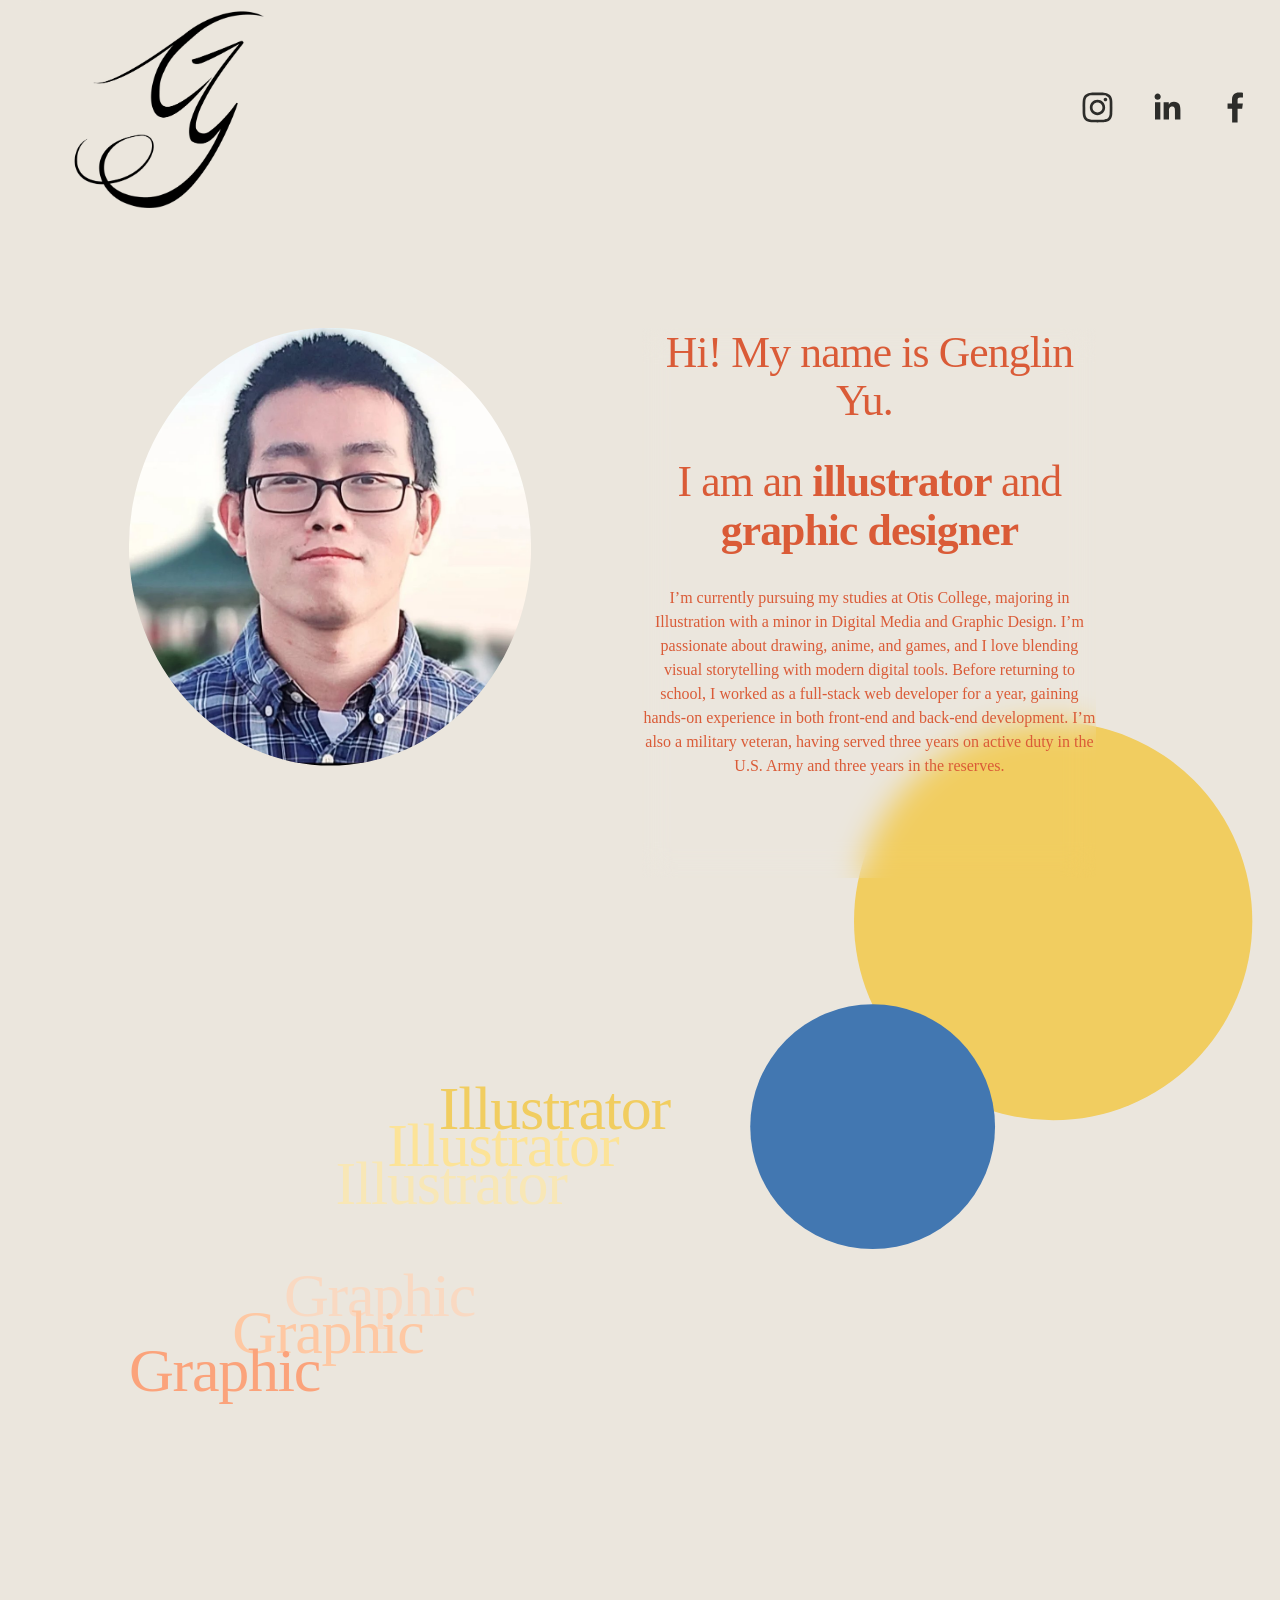
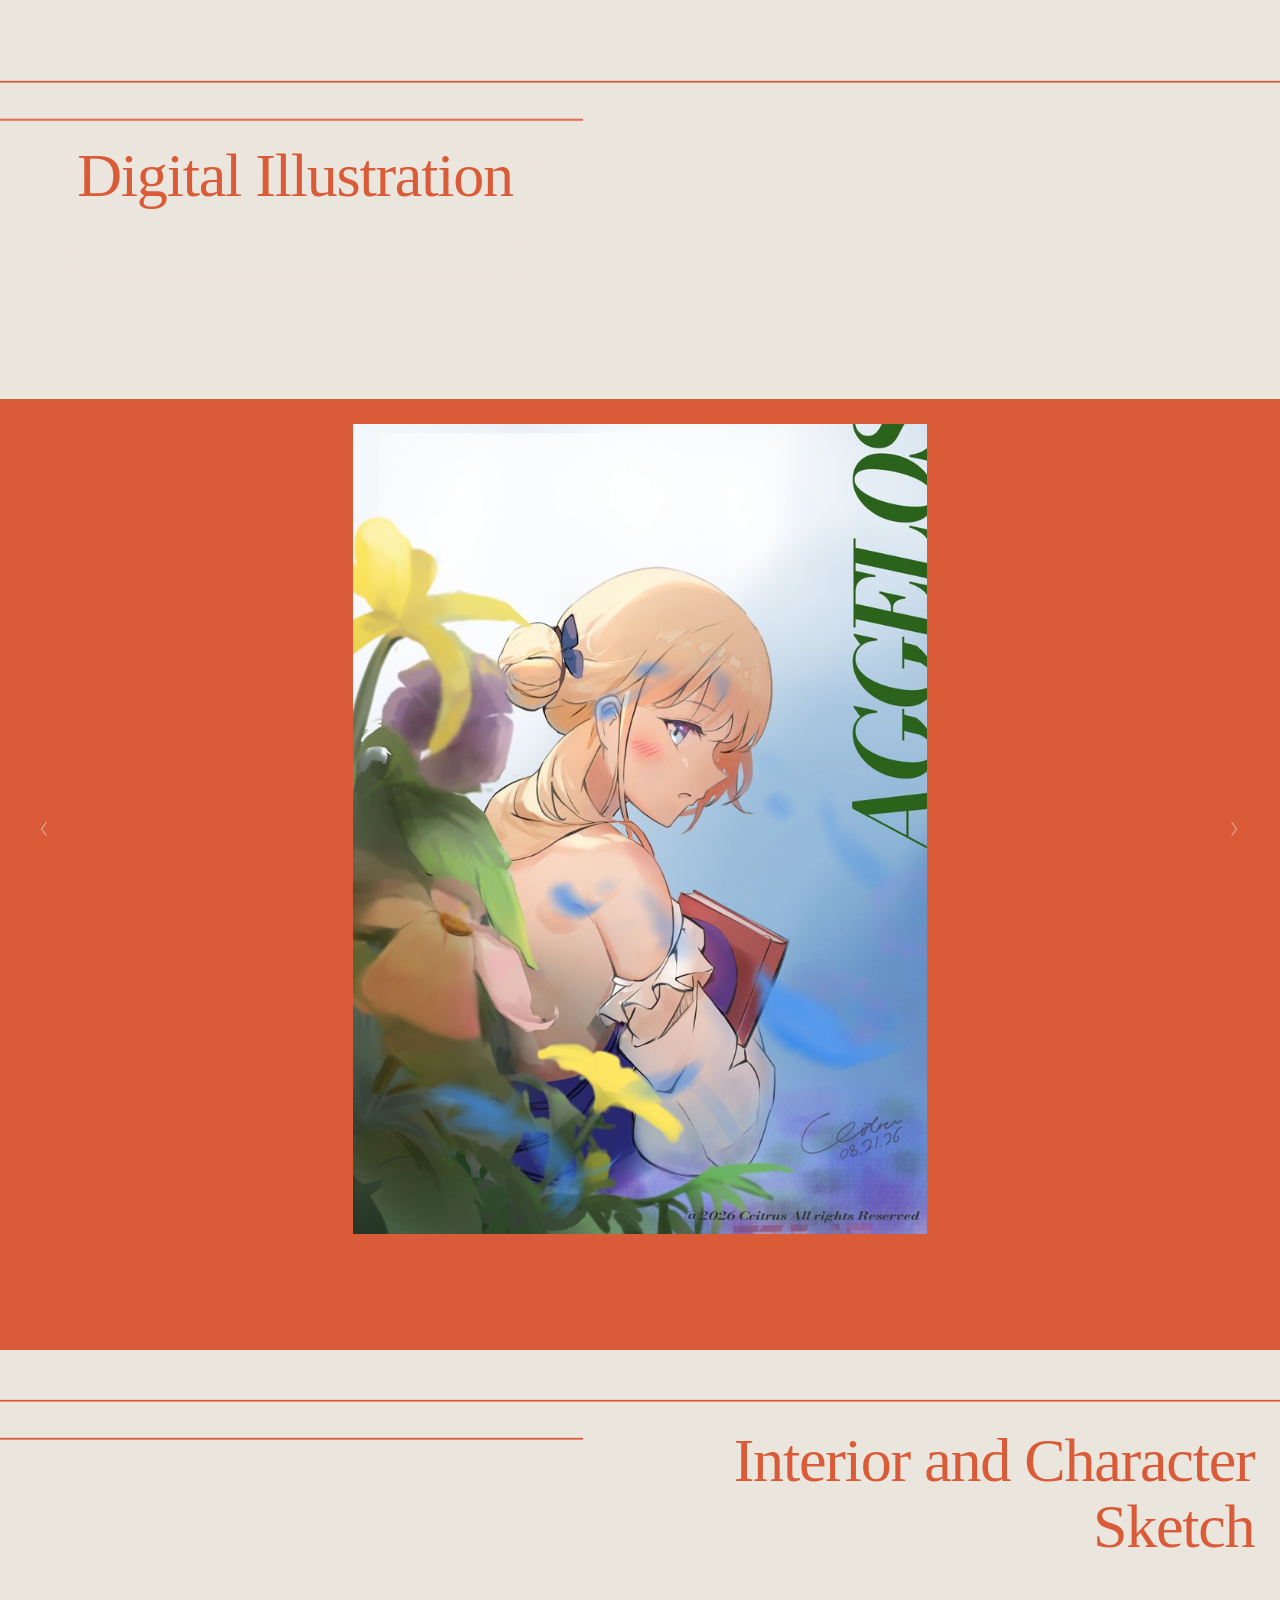
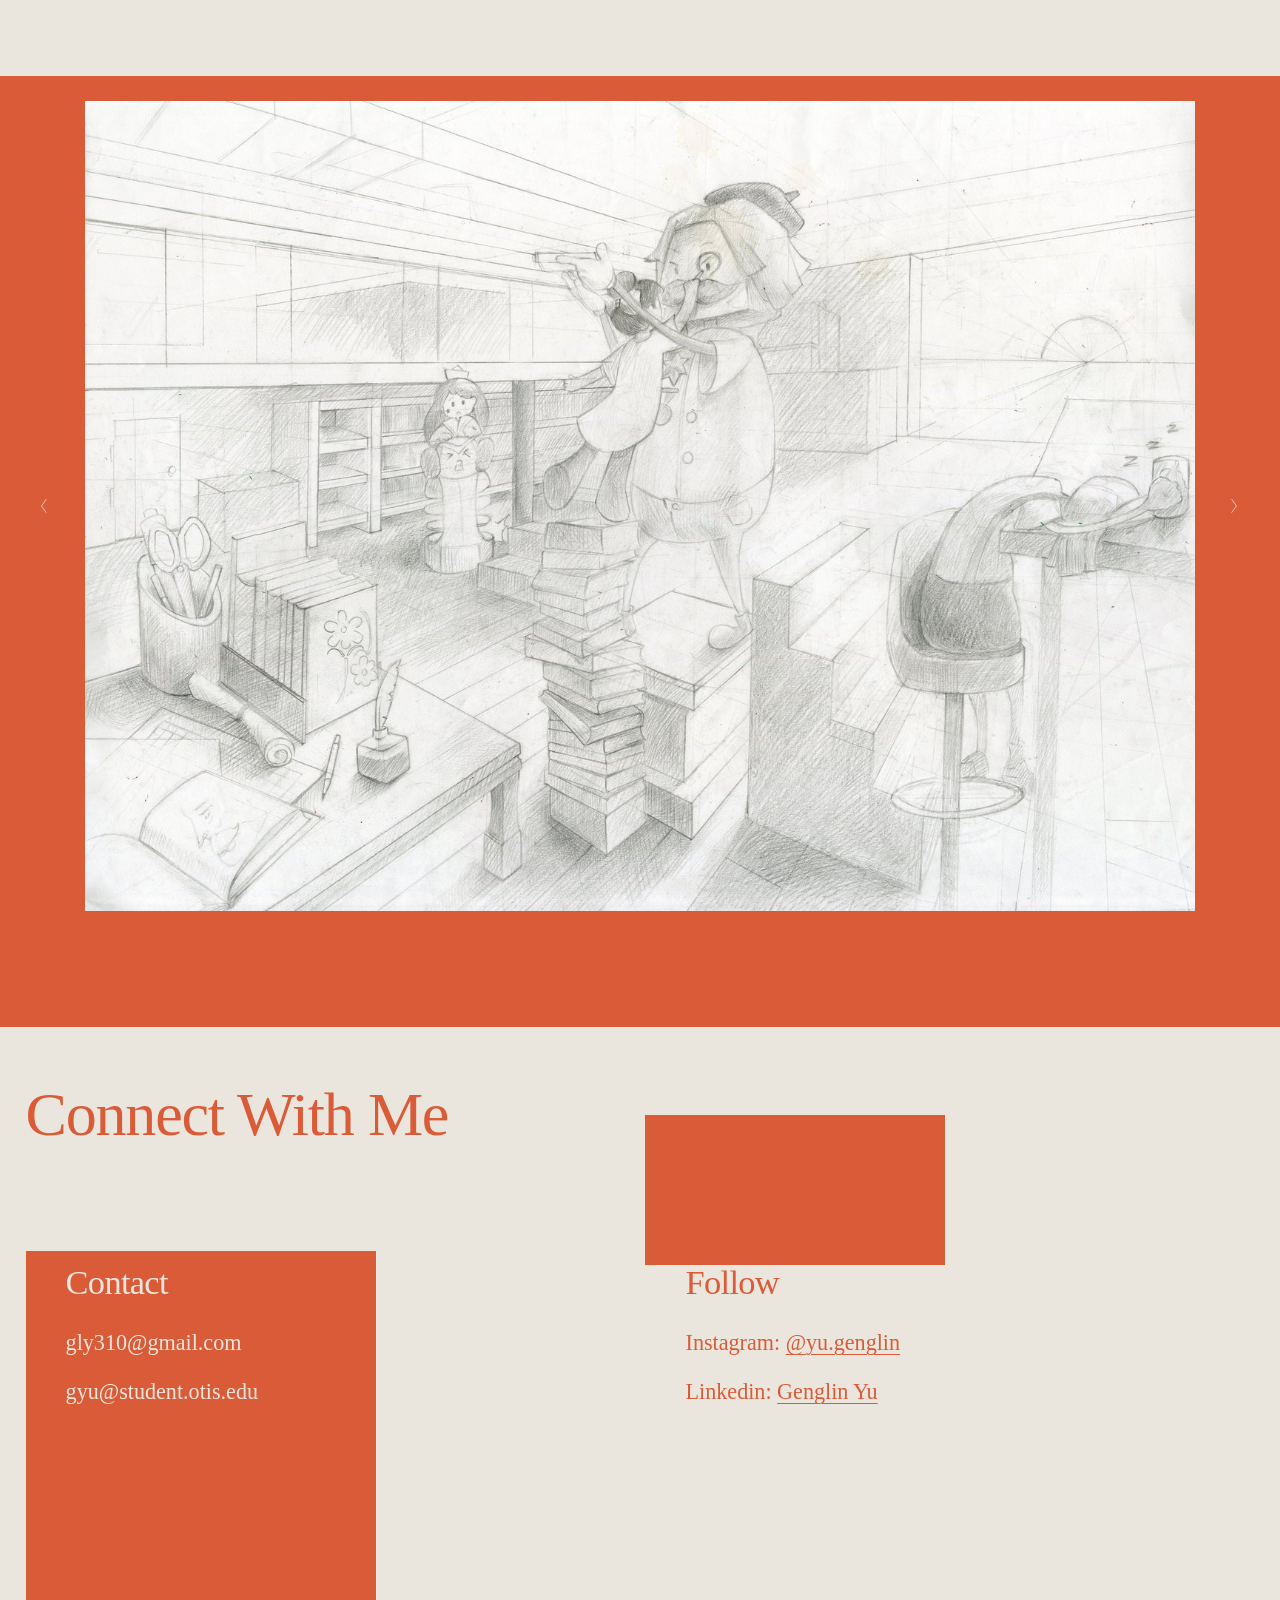
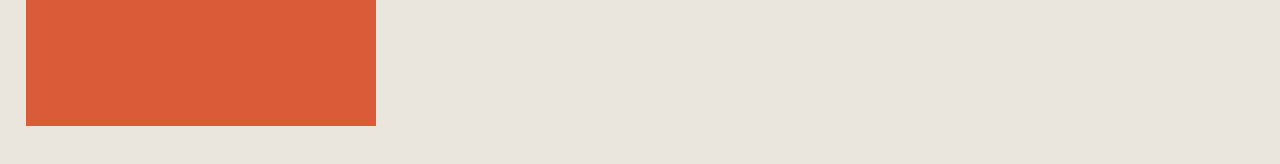
==== commit 21414e92: "Add files via upload" ====
--- a/www.genglinyu.com/index.html
+++ b/www.genglinyu.com/index.html
@@ -5986,7 +5986,7 @@
       data-desktop-blur={"blurRadius":{"unit":"px","value":15},"enabled":false,"filterType":"element"}
       
       
-        data-blend-mode='normal'
+        data-blend-mode='normal' style='background:hsla(13.25,68.78%,53.53%,1)'
       
       
       
@@ -6008,8 +6008,7 @@
     
     
     <svg xmlns="http://www.w3.org/2000/svg" data-sqsp-shape-block-shape class="sqs-shape sqs-shape-rectangle" style="background-color: unset">
-      
-      <rect style="width: calc(100% + var(--shape-block-stroke-width, 0px)); height: calc(100% + var(--shape-block-stroke-width, 0px));" x="calc(var(--shape-block-stroke-width, 0px) / -2)" y="calc(var(--shape-block-stroke-width, 0px) / -2)"/>
+     
       
     </svg>
   
--- a/assets.squarespace.com/universal/styles-compressed/user-account-core-3d01a2f01227067c-min.en-US.css
+++ b/assets.squarespace.com/universal/styles-compressed/user-account-core-3d01a2f01227067c-min.en-US.css
@@ -0,0 +1 @@
+@keyframes shiver{0%{transform:translate(0)}25%{transform:translate(11px)}75%{transform:translate(-11px)}to{transform:translate(0)}}@keyframes shimmy{0%{transform:translate(0)}50%{transform:translate(-33px)}to{transform:translate(0)}}@keyframes spin{0%{transform:rotate(0)}to{transform:rotate(360deg)}}@keyframes bounceIn{0%{opacity:0;transform:scale(.3)}50%{opacity:1;transform:scale(1.05)}70%{transform:scale(.9)}to{transform:scale(1)}}@keyframes pulseBadgeOpacity{0%{opacity:1}85%{opacity:.6}to{opacity:1}}@keyframes fadeout{0%{opacity:1}to{opacity:0}}@keyframes riseandfadein{0%{opacity:0;transform:translateY(22px)}to{opacity:1;transform:translateY(0)}}.Y1i2EckayA4HcxC6{animation-name:shiver;animation-duration:.2s;animation-timing-function:cubic-bezier(.175,.885,.32,1.275);animation-iteration-count:1}.lAq3BLFu2AfJGr2E{animation-name:shiver;animation-duration:.1s;animation-timing-function:cubic-bezier(.175,.885,.32,1.275);animation-iteration-count:2}.nGhYslGBFG4lq5XQ{animation-name:shimmy;animation-duration:.3s;animation-timing-function:cubic-bezier(.175,.885,.32,1.275);animation-iteration-count:1}.QlCPdxq2axwTutLc{animation-name:spin;animation-duration:1s;animation-timing-function:linear;animation-iteration-count:infinite}.xqERhyCeK81f6xLQ{animation-name:pulseBadgeOpacity;animation-duration:4s;animation-timing-function:ease-in-out;animation-iteration-count:infinite}.TOcTgLA7o941BMj8{animation-name:fadeout;animation-iteration-count:1}.fe9BU_EmpBgmGKi8{animation-name:fadein;animation-iteration-count:1}.jjT1Qa_fNsMXYLsR{animation-name:riseandfadein;animation-iteration-count:1}.s3sJjVHu8Sy6uWa6{z-index:20001;background-color:transparent;border:none;justify-content:center;align-items:center;width:100%;height:100%;display:flex;position:fixed;top:0;left:0}.T7RRDU2nDIcMmFA2{background-color:transparent;border:2px solid rgba(255,255,255,.7);border-color:rgba(255,255,255,.15) rgba(255,255,255,.7) rgba(255,255,255,.7) rgba(255,255,255,.15);border-radius:1000px;width:44px;height:44px;display:block}.HJfcnBEmS6s00rth{z-index:20000;background-color:rgba(0,0,0,.3);border:none;width:100vw;height:100%;min-height:100%;transition:background-color .1s ease-out;position:fixed;top:0;left:0}.HJfcnBEmS6s00rth.mVW8qfAVC5cSpu5x{background-color:transparent}.rau7g1sNYu0WfUIO{overflow:hidden}
--- a/definitions.sqspcdn.com/website-component-definition/static-assets/website.components.shape/48f8fea7-7663-4155-8a4f-74e7d943f820_1392/website.components.shape.styles.css
+++ b/definitions.sqspcdn.com/website-component-definition/static-assets/website.components.shape/48f8fea7-7663-4155-8a4f-74e7d943f820_1392/website.components.shape.styles.css
@@ -0,0 +1 @@
+.sqs-block[data-definition-name="website.components.shape"] svg.sqs-shape{fill:var(--shape-block-background-color);stroke:var(--shape-block-stroke-color)}.sqs-block[data-definition-name="website.components.shape"] .sqs-shape-rectangle{background:var(--shape-block-background-color);border-color:var(--shape-block-stroke-color)}.sqs-block[data-definition-name="website.components.shape"] :is(.sqs-block-alignment-wrapper,.sqs-block-content){height:100%}.sqs-block[data-definition-name="website.components.shape"] .sqs-shape{display:block;overflow:visible;position:absolute}.sqs-block[data-definition-name="website.components.shape"] .sqs-shape-block-outer-container{height:100%;position:relative}.sqs-block[data-definition-name="website.components.shape"] .sqs-shape-block-container{color:var(--shape-block-dropshadow-color);display:none;position:relative}.sqs-block[data-definition-name="website.components.shape"] .sqs-shape-block-container.hidden-stretch-block{display:none}[data-component-layout-flow=normal] .sqs-block[data-definition-name="website.components.shape"] .sqs-shape-block-container[data-stretched-to-fill]>.sqs-shape{position:static}
--- a/definitions.sqspcdn.com/website-component-definition/static-assets/website.components.imageFluid/83d4ad11-2d63-4a7f-ab4d-8922c15c7ddf_984/website.components.imageFluid.styles.css
+++ b/definitions.sqspcdn.com/website-component-definition/static-assets/website.components.imageFluid/83d4ad11-2d63-4a7f-ab4d-8922c15c7ddf_984/website.components.imageFluid.styles.css
@@ -0,0 +1 @@
+.sqs-block[data-definition-name="website.components.imageFluid"] :is(.image-block-outer-wrapper,.sqs-block-content,.sqs-image){height:100%;width:100%}.sqs-block[data-definition-name="website.components.imageFluid"] .sqs-image-content{height:var(--image-component-container-height,100%);position:relative;width:var(--image-component-container-width,100%)}.sqs-block[data-definition-name="website.components.imageFluid"] .design-layout-fluid img{height:100%;position:absolute;width:100%}.sqs-block[data-definition-name="website.components.imageFluid"] .design-layout-fluid .sqs-image{display:flex}.sqs-block[data-definition-name="website.components.imageFluid"] .design-layout-fluid.image-position-left .sqs-image{justify-content:flex-start}.sqs-block[data-definition-name="website.components.imageFluid"] .design-layout-fluid.image-position-center .sqs-image{justify-content:center}.sqs-block[data-definition-name="website.components.imageFluid"] .design-layout-fluid.image-position-right .sqs-image{justify-content:flex-end}.sqs-block[data-definition-name="website.components.imageFluid"] .fluidImageOverlay{background-color:var(--image-block-overlay-color);height:100%;left:0;mix-blend-mode:var(--image-component-overlay-blend-mode);opacity:var(--image-component-overlay-opacity);position:absolute;top:0;width:100%}.sqs-block[data-definition-name="website.components.imageFluid"] .imageEffectContainer{inset:0;margin:auto;pointer-events:none;position:absolute}.sqs-block[data-definition-name="website.components.imageFluid"] .sqs-block-image-button{background:none;border:none;display:block;padding:0;width:100%}.sqs-block[data-definition-name="website.components.imageFluid"] .design-layout-fluid .fluid-image-container .content-fill{display:block}.sqs-block[data-definition-name="website.components.imageFluid"] .design-layout-fluid .fluid-image-container .content-fill,.sqs-block[data-definition-name="website.components.imageFluid"] .design-layout-fluid .fluid-image-container .content-fill img{height:100%;left:0;position:absolute;top:0;width:100%}[data-component-layout-flow=normal] .sqs-block[data-definition-name="website.components.imageFluid"] .design-layout-fluid.image-component-container-fit .fluid-image-container{--image-component-container-width:initial;--image-component-container-height:initial}[data-component-layout-flow=normal] .sqs-block[data-definition-name="website.components.imageFluid"] .design-layout-fluid.image-component-container-fit .fluid-image-container .content-fit img{aspect-ratio:var(--image-component-native-aspect-ratio);position:static}
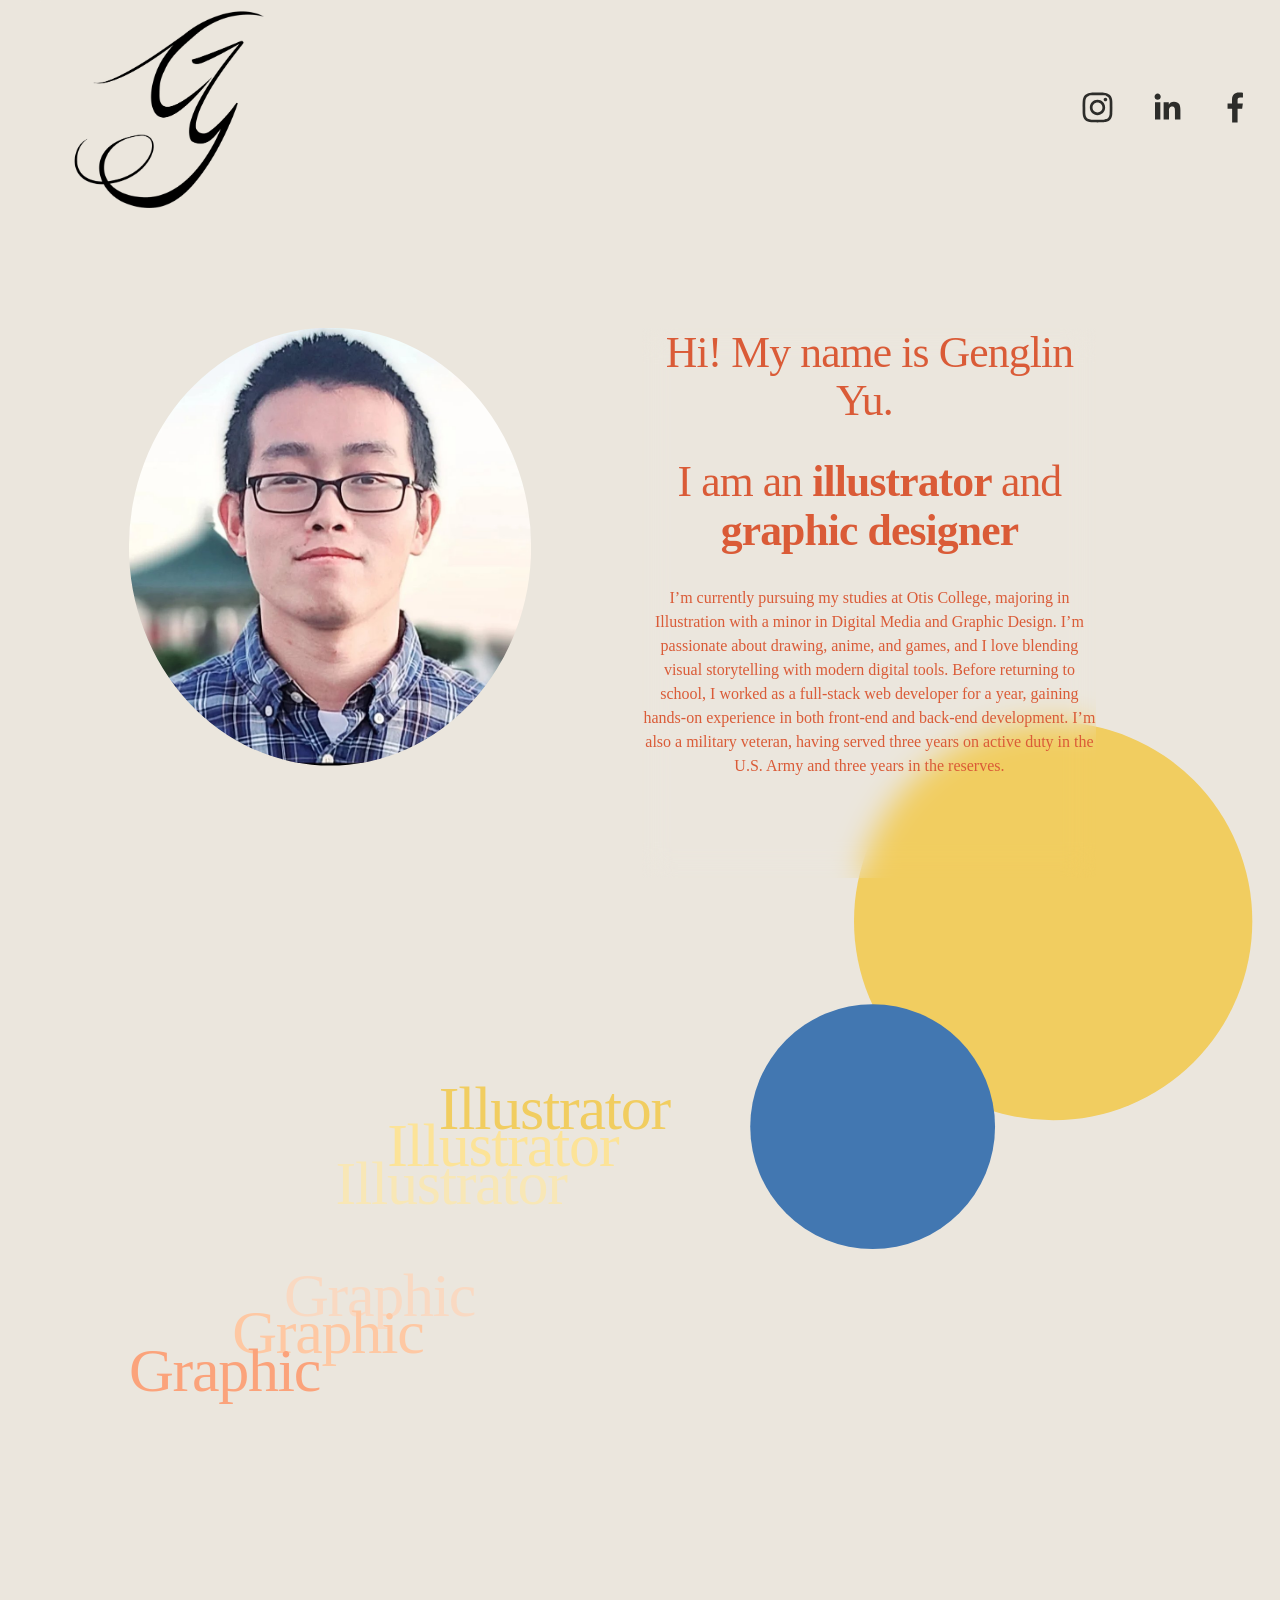
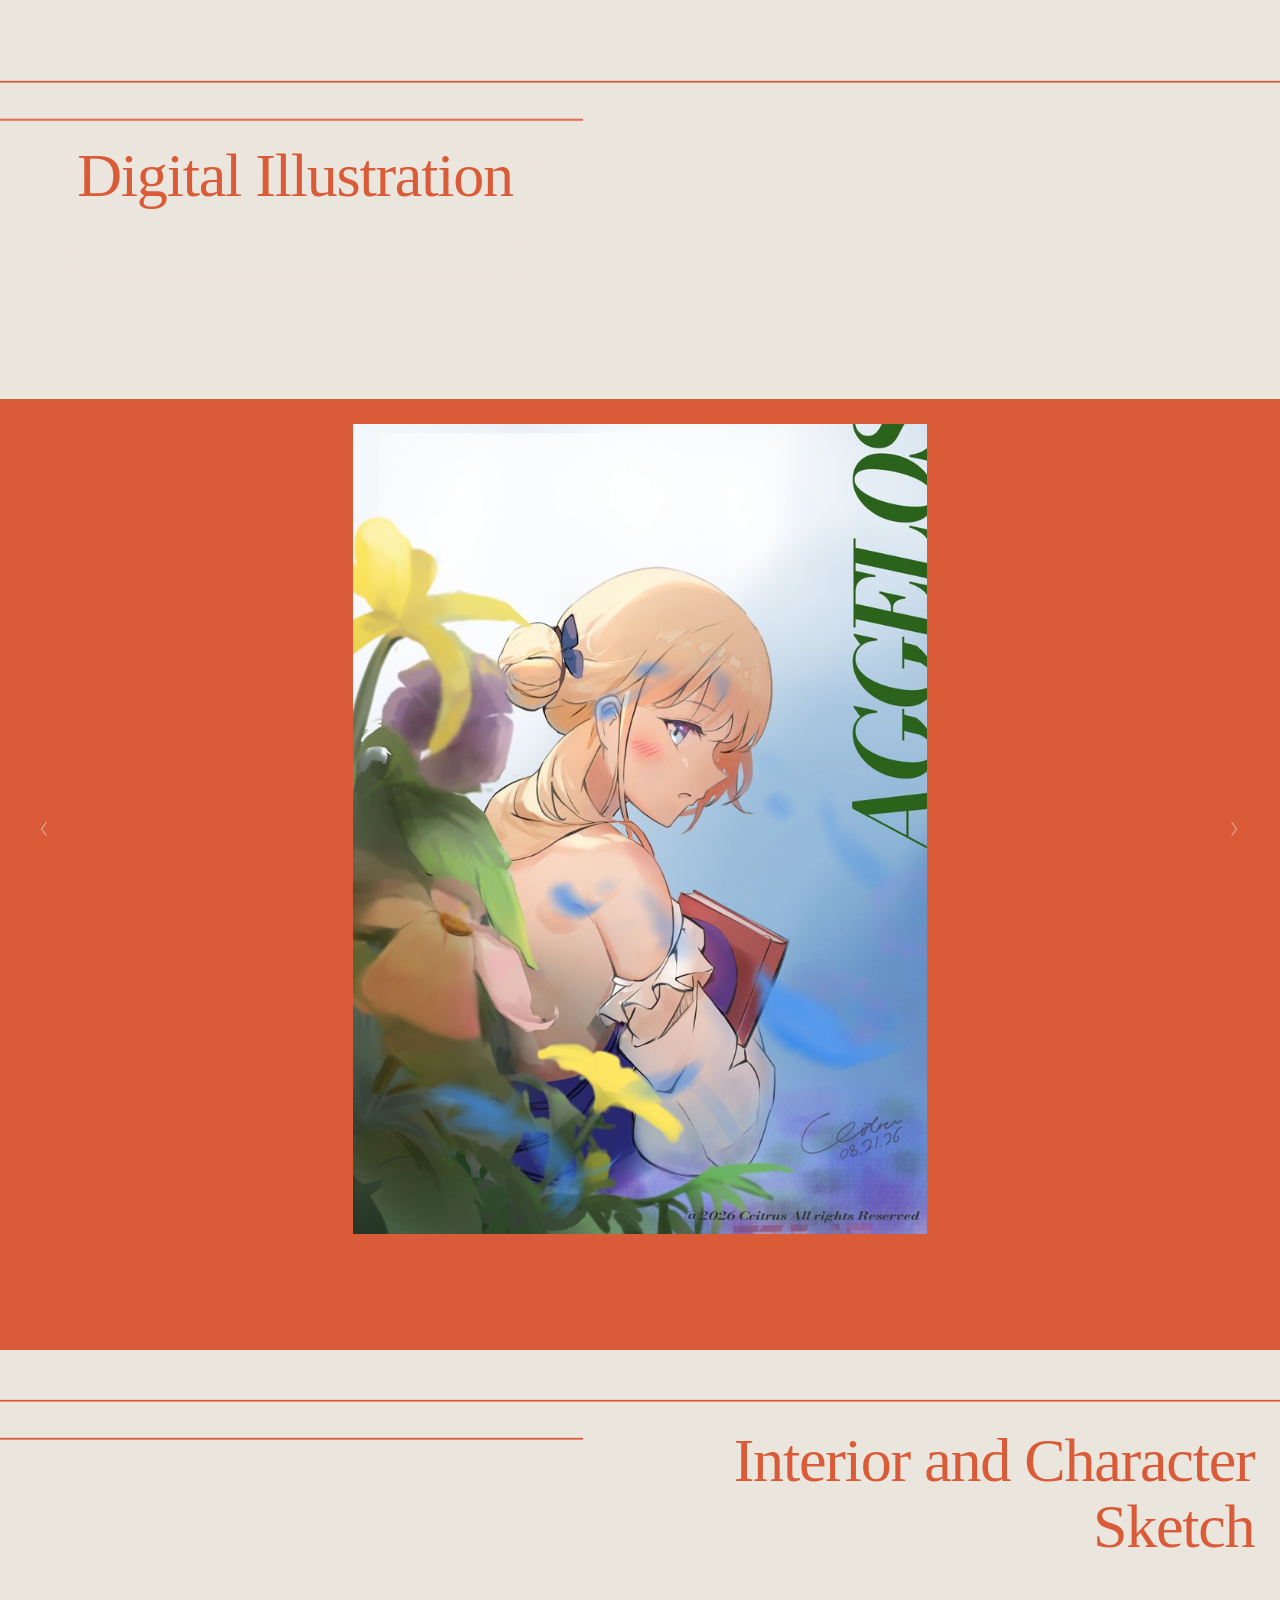
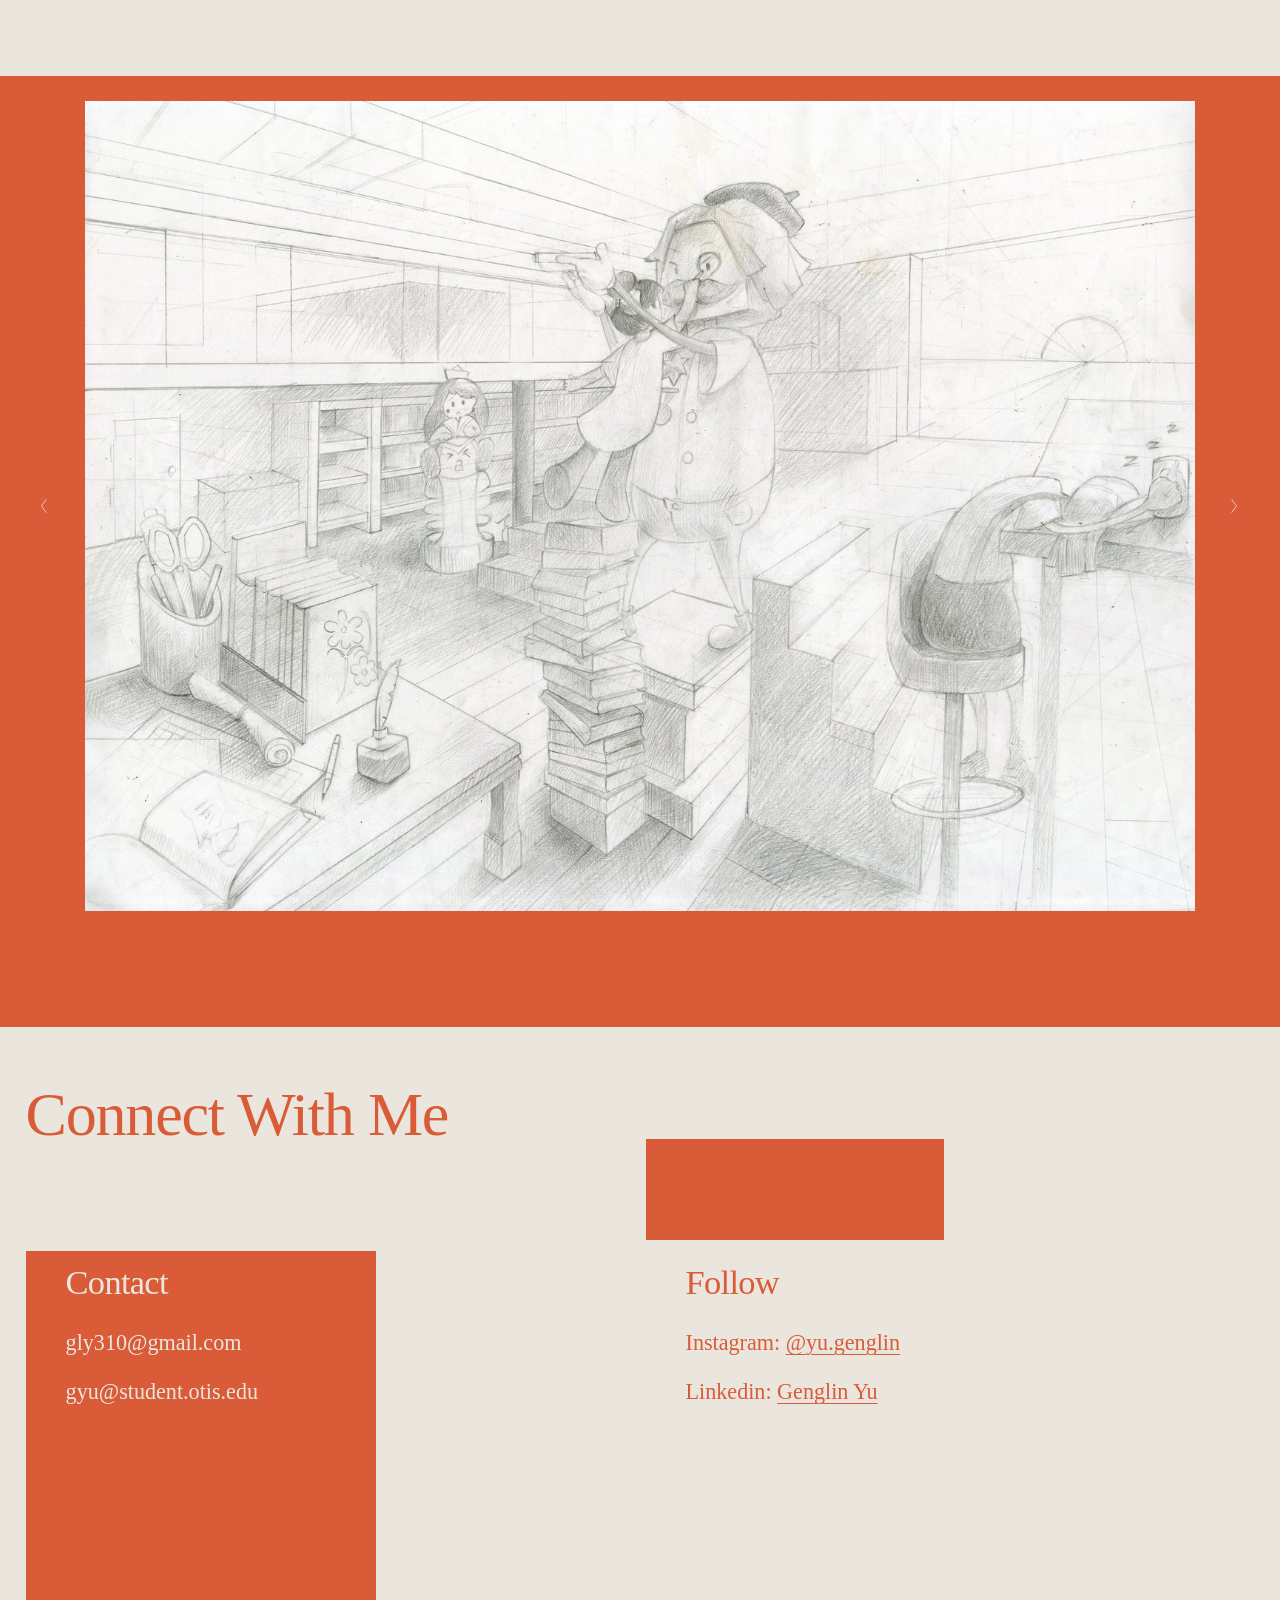
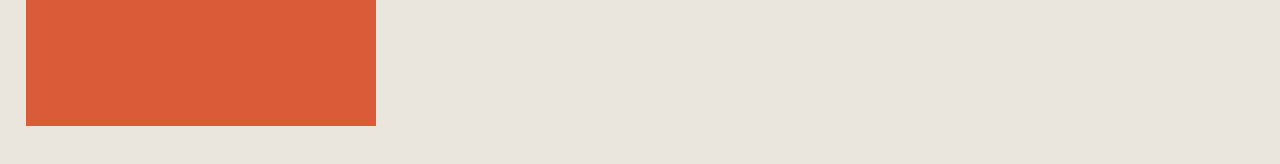
==== commit 8351ebce: "Update index.html" ====
--- a/www.genglinyu.com/index.html
+++ b/www.genglinyu.com/index.html
@@ -5986,7 +5986,7 @@
       data-desktop-blur={"blurRadius":{"unit":"px","value":15},"enabled":false,"filterType":"element"}
       
       
-        data-blend-mode='normal' style='background:hsla(13.25,68.78%,53.53%,1)'
+        data-blend-mode='normal'  style='background:hsla(13.25,68.78%,53.53%,1)' 
       
       
       
@@ -6006,11 +6006,6 @@
     
     
     
-    
-    <svg xmlns="http://www.w3.org/2000/svg" data-sqsp-shape-block-shape class="sqs-shape sqs-shape-rectangle" style="background-color: unset">
-     
-      
-    </svg>
   
 
     </div>
@@ -6507,7 +6502,7 @@
       data-desktop-blur={"blurRadius":{"unit":"px","value":15},"enabled":false,"filterType":"element"}
       
       
-        data-blend-mode='normal'
+        data-blend-mode='normal'  style='background:hsla(13.25,68.78%,53.53%,1)'
       
       
       
@@ -6527,12 +6522,7 @@
     
     
     
-    
-    <svg xmlns="http://www.w3.org/2000/svg" data-sqsp-shape-block-shape class="sqs-shape sqs-shape-rectangle" style="background-color: unset">
-      
-      <rect style="width: calc(100% + var(--shape-block-stroke-width, 0px)); height: calc(100% + var(--shape-block-stroke-width, 0px));" x="calc(var(--shape-block-stroke-width, 0px) / -2)" y="calc(var(--shape-block-stroke-width, 0px) / -2)"/>
-      
-    </svg>
+  
   
 
     </div>
